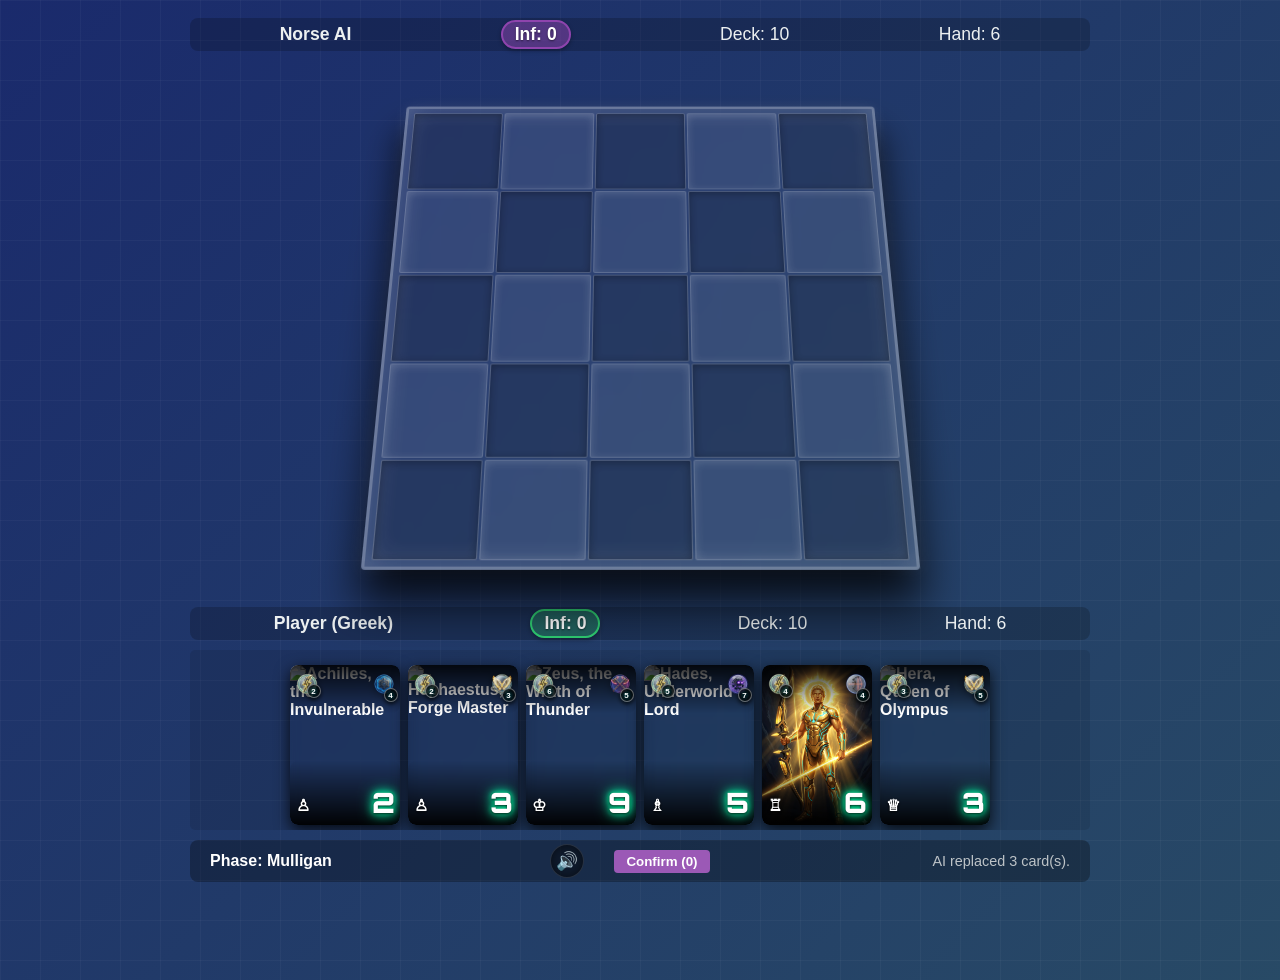
==== index.html @ 46e70d6d "chore: clean up" ====
<!DOCTYPE html>
<html lang="en">

<head>
    <meta charset="UTF-8">
    <meta name="viewport" content="width=device-width, initial-scale=1.0">
    <title>Chess-Card Prototype</title>
    <link href="https://fonts.googleapis.com/css2?family=Orbitron:wght@900&display=swap" rel="stylesheet">
    <link rel="stylesheet" href="css/style.css">
</head>

<body>
    <!-- Pre-Game Loading Screen -->
    <div id="loading-screen">
        <div class="loading-panel">
            <h1 id="loading-title">Summoning Assets...</h1>
            <div id="loading-progress-container">
                <div id="loading-progress-bar"></div>
            </div>
            <p id="loading-text">Loading game data...</p>
        </div>
    </div>

    <div id="game-container">
        <!-- Opponent Zone (Top) -->
        <div id="opponent-zone" class="player-zone thin-zone">
            <span class="ai-stat-inline"><strong>Norse AI</strong></span>
            <span class="stat-scoreboard enemy-score">Inf: <span id="ai-influence">0</span></span>
            <span class="ai-stat-inline">Deck: <span id="ai-deck-count">16</span></span>
            <span class="ai-stat-inline">Hand: <span id="ai-hand-count">0</span></span>
        </div>

        <!-- The Battlefield (Middle) -->
        <div id="board-container">
            <div id="board"></div>
        </div>

        <!-- Player Zone (Bottom) -->
        <div id="player-zone-container" class="player-zone-container">
            <div class="player-zone thin-zone">
                <span class="ai-stat-inline"><strong>Player (Greek)</strong></span>
                <span class="stat-scoreboard friendly-score">Inf: <span id="player-influence">0</span></span>
                <span class="ai-stat-inline">Deck: <span id="player-deck-count">16</span></span>
                <span class="ai-stat-inline">Hand: <span id="player-hand-count">0</span></span>
            </div>
            <div id="player-hand" class="hand"></div>
        </div>

        <!-- Action & Turn Controls -->
        <div id="controls">
            <h2 id="turn-indicator">Turn: Player</h2>
            <div style="display: flex; gap: 10px; align-items: center;">
                <button id="btn-mute" title="Toggle Sound">🔊</button>
                <button id="btn-end-turn">End Turn</button>
            </div>

            <div id="action-log">Game Started...</div>
        </div>
    </div>

    <!-- Game Over Screen -->
    <div id="game-over-screen">
        <div class="game-over-panel">
            <h1 id="go-title">Game Over</h1>
            <div class="score-board">
                <div class="score-box" id="go-p1-score">
                    Player (Greek)<br><span id="go-p1-inf">0</span>
                </div>
                <div class="score-box" id="go-p2-score">
                    AI (Norse)<br><span id="go-p2-inf">0</span>
                </div>
            </div>
            <div class="game-over-buttons">
                <button id="btn-restart" onclick="location.reload()">Play Again</button>
                <button id="btn-download-log" onclick="downloadJSONLog()">Download Log</button>
            </div>
        </div>
    </div>
    <!-- Inspect Modal -->
    <div id="inspect-modal" class="modal-hidden">
        <div id="inspect-overlay" onclick="closeInspectModal()"></div>
        <div id="inspect-card" class="premium-card-25d friendly" style="padding:0;">
            <!-- Main Edge-to-Edge Art -->
            <img id="inspect-art-img" class="full-art-image" src="" alt="Card Artwork">
            <div class="full-art-gradient-top"></div>
            <div class="full-art-gradient-bottom"></div>

            <!-- Top Left: Cost -->
            <div class="full-art-cost-container inspect-scale">
                <img class="full-art-cost-icon" src="assets/icons/UI/Mechanics/cost_emblem.png" alt="Cost Icon">
                <span class="full-art-cost-value" id="inspect-cost"></span>
            </div>

            <!-- Top Right: Class -->
            <div class="full-art-class-container inspect-scale">
                <div style="position: relative;">
                    <img class="full-art-class-icon" id="inspect-class-icon-img" src="" alt="Class">
                    <div class="full-art-amp-value" id="inspect-class-amp"></div>
                </div>
            </div>

            <!-- Bottom: Title, Desc, and Influence -->
            <div class="full-art-bottom-info-container inspect-scale">
                <div class="full-art-name-and-desc">
                    <h1 class="full-art-card-name" id="inspect-title"></h1>
                    <p class="full-art-card-type-text" id="inspect-card-type"></p>
                    <p class="full-art-card-desc" id="inspect-desc"></p>
                </div>
                
                <div class="full-art-influence-container">
                    <span class="full-art-influence-value-large" id="inspect-influence"></span>
                </div>
            </div>
        </div>
    </div>

    <!-- Action Menu (Context Menu for Ready Cards) -->
    <div id="action-menu" class="hidden">
        <button id="btn-am-attack" class="am-btn">⚔️ Attack</button>
        <button id="btn-am-ability" class="am-btn hidden">✨ Use Ability</button>
        <button id="btn-am-recall" class="am-btn">🔙 Recall</button>
        <div class="am-divider"></div>
        <button id="btn-am-cancel" class="am-btn am-cancel">❌ Cancel</button>
    </div>

    <script src="src/AudioManager.js"></script>
    <script type="module" src="src/main.js"></script>
</body>

</html>
---- css/style.css ----
:root {
    --bg-color: #2c3e50;
    --board-bg: #ecf0f1;
    --card-ready: #3498db;
    --card-exhausted: #7f8c8d;
    --card-enemy: #e74c3c;
}

/* 1. Lock the body to the viewport height and disable scrolling */
body {
    /* Premium Animated Gradient Background */
    background: linear-gradient(-45deg, #0f2027, #203a43, #2c5364, #1a2a6c);
    background-size: 400% 400%;
    animation: gradientBG 20s ease infinite;
    color: white;
    font-family: sans-serif;
    margin: 0;
    padding: 2vh 2vw;
    /* Use relative padding */
    height: 100vh;
    width: 100vw;
    box-sizing: border-box;
    display: flex;
    justify-content: center;
    align-items: center;
    overflow: hidden;
    /* This absolutely prevents scrolling */
    position: relative; /* For the grid overlay */
}

/* Subtle moving grid overlay for a tactical feel */
body::before {
    content: '';
    position: absolute;
    top: 0; 
    left: 0; 
    width: calc(100vw + 80px); 
    height: calc(100vh + 80px);
    background-image: 
        linear-gradient(rgba(255, 255, 255, 0.03) 1px, transparent 1px),
        linear-gradient(90deg, rgba(255, 255, 255, 0.03) 1px, transparent 1px);
    background-size: 40px 40px;
    animation: gridMove 15s linear infinite;
    pointer-events: none;
    z-index: -1;
}

@keyframes gridMove {
    0% { transform: translate(0px, 0px); }
    100% { transform: translate(-40px, -40px); }
}

@keyframes gradientBG {
    0% { background-position: 0% 50%; }
    50% { background-position: 100% 50%; }
    100% { background-position: 0% 50%; }
}

/* 2. Make the container use available height efficiently */
#game-container {
    display: flex;
    flex-direction: column;
    justify-content: space-between;
    width: 100%;
    max-width: 900px;
    height: 100%;
    gap: 10px;
}

/* 3. Compact player zones */
.player-zone {
    display: flex;
    justify-content: space-between;
    align-items: center;
    background: rgba(0, 0, 0, 0.2);
    padding: 10px;
    border-radius: 8px;
    flex: 0 0 auto;
    /* Keep fixed size based on content, do not stretch */
}

.info-panel {
    font-size: 0.9em;
    min-width: 120px;
}

.info-panel h3,
.info-panel p {
    margin: 4px 0;
}

.hand {
    display: flex;
    gap: 8px;
    height: 8vh;
    min-height: 60px;
    flex-grow: 1;
    background: rgba(0, 0, 0, 0.1);
    border-radius: 5px;
    padding: 5px;
    justify-content: center;
    /* Center cards */
    overflow-x: auto;
    /* Enable horizontal scroll for mobile */
    overflow-y: hidden;
    -webkit-overflow-scrolling: touch;
    /* Smooth mobile scroll */
}

/* Hide scrollbar for cleaner look */
.hand::-webkit-scrollbar {
    display: none;
}

.hand {
    -ms-overflow-style: none;
    /* IE and Edge */
    scrollbar-width: none;
    /* Firefox */
}

#player-hand {
    height: 18vh;
    min-height: 120px;
    max-height: 160px;
    padding-top: 15px;
}

#player-hand .card-entity {
    flex: 1 1 0; /* Let cards shrink to fit available space */
    width: auto;
    min-width: 45px; /* Minimum legible size before breaking */
    max-width: 110px;
}

.player-zone-container {
    display: flex;
    flex-direction: column;
    gap: 10px;
    width: 100%;
}

.thin-zone {
    flex-direction: row;
    padding: 2px 15px;
    /* Extremely thin */
    align-items: center;
    justify-content: space-around;
    /* Spread evenly */
    height: auto;
}

.ai-stat-inline {
    font-size: 1.1em;
    color: #ecf0f1;
    white-space: nowrap;
}

.stat-scoreboard {
    font-size: 1.1em;
    /* Smaller */
    font-weight: bold;
    padding: 2px 12px;
    /* Thinner */
    border-radius: 15px;
    text-shadow: 0 1px 2px rgba(0, 0, 0, 0.5);
    box-shadow: 0 2px 4px rgba(0, 0, 0, 0.3);
}

.stat-scoreboard.enemy-score {
    background: rgba(142, 68, 173, 0.5);
    /* Purple tint */
    color: #fff;
    border: 2px solid #8e44ad;
}

.stat-scoreboard.friendly-score {
    background: rgba(46, 204, 113, 0.3);
    /* Green tint */
    color: #fff;
    border: 2px solid #2ecc71;
}

.hand.ai-hand {
    margin-left: auto;
    height: 40px;
    min-height: 40px;
    padding: 2px 10px;
    flex-grow: 0;
}

/* 4. Fluid Board Container */
#board-container {
    flex: 1 1 auto;
    display: flex;
    justify-content: center;
    align-items: flex-start;
    padding-top: 2vh;
    min-height: 0;
    perspective: 1200px; /* Crucial for 3D depth */
}

/* 5. Responsive Grid that forces a perfect square */
#board {
    display: grid;
    position: relative; /* Crucial for SVG anchoring */
    grid-template-columns: repeat(5, minmax(0, 1fr));
    grid-template-rows: repeat(5, minmax(0, 1fr));
    gap: 2px; /* Very thin gap for thick glass panes */
    
    /* Solid thick glass board edge */
    background: rgba(255, 255, 255, 0.05); /* More transparent base */
    border: 3px solid rgba(255, 255, 255, 0.3);
    box-shadow: 
        0 30px 40px rgba(0,0,0,0.8), 
        inset 0 0 30px rgba(255,255,255,0.2),
        0 0 15px rgba(255,255,255,0.1);
    backdrop-filter: blur(8px); /* Less blur, more transparency */
    
    padding: 6px; /* Thick glass bezel */
    border-radius: 4px; /* Sharp, clean edges like a real board */

    height: 100%;
    max-height: 55vh;
    aspect-ratio: 1 / 1;
    
    /* True 3D Tabletop Perspective */
    transform: rotateX(25deg) translateY(-20px); /* Lift higher to clear the player info bar */
    transform-style: preserve-3d;
    transition: transform 0.3s ease;
}

/* Base Glass Tile */
.cell {
    border-radius: 2px;
    display: flex;
    align-items: center;
    justify-content: center;
    font-size: 0.8em;
    text-align: center;
    cursor: pointer;
    width: 100%;
    height: 100%;
    box-sizing: border-box;
    transition: all 0.2s ease;
    transform-style: preserve-3d;
    border: 1px solid rgba(255, 255, 255, 0.2);
}

/* Dark Frosted Glass (Odd Tiles) */
.cell:nth-child(odd) {
    background-color: rgba(0, 0, 0, 0.15); /* More transparent */
    box-shadow: inset 0 2px 10px rgba(0,0,0,0.3);
}

/* Light Frosted Glass (Even Tiles) */
.cell:nth-child(even) {
    background-color: rgba(255, 255, 255, 0.05); /* More transparent */
    box-shadow: inset 0 2px 10px rgba(255,255,255,0.15);
}

/* Hover override via higher specificity */
#board .cell:hover {
    background-color: rgba(241, 196, 15, 0.3);
    border-color: rgba(241, 196, 15, 0.8);
    box-shadow: 0 0 15px rgba(241, 196, 15, 0.5);
}

/* Cards on the board physically pop out of their slots in Z-space */
#board .card-entity {
    transform: translateZ(8px);
    box-shadow: 0 10px 15px rgba(0,0,0,0.6), 0 3px 0 rgba(0,0,0,0.5);
    border: 1px solid rgba(255, 255, 255, 0.2);
}

/* Specific board hover overrides for cards */
#board .card-entity:hover {
    transform: translateZ(12px) scale(1.02);
}

#board .card-entity.selected {
    transform: translateZ(20px) translateY(-5px);
    box-shadow: 0 20px 30px rgba(0,0,0,0.8), 0 6px 0 rgba(0,0,0,0.5);
    border: 2px solid #f1c40f;
}

/* Higher specificity to override normal hover/selected borders */
#board-container #board .card-entity.payment-selected {
    transform: translateZ(5px) scale(0.95);
    box-shadow: 0 5px 10px rgba(231, 76, 60, 0.8), 0 2px 0 rgba(231, 76, 60, 0.5);
    border: 3px solid #e74c3c;
}

/* --- Card Entity Styles --- */
.card-entity {
    width: 100%;
    height: 100%;
    display: flex;
    flex-direction: column;
    justify-content: center;
    align-items: center;
    color: white;
    font-weight: bold;
    user-select: none;
    box-sizing: border-box;
    transition: all 0.2s ease;
    position: relative;
    overflow: hidden;
    flex-shrink: 0;
    /* Prevent cards from squishing below min-width */

    /* 2.5D Physical Depth styling */
    border-radius: 8px;
    border: 1px solid rgba(255, 255, 255, 0.2);
    box-shadow: 0 4px 0 rgba(0, 0, 0, 0.3), 0 5px 10px rgba(0, 0, 0, 0.5);
}

.card-cost-display {
    position: absolute;
    top: 4px;
    left: 4px;
    background: #f1c40f;
    color: #000;
    font-weight: bold;
    border-radius: 50%;
    width: 20px;
    height: 20px;
    font-size: 0.7em;
    display: flex;
    justify-content: center;
    align-items: center;
    box-shadow: 0 2px 4px rgba(0, 0, 0, 0.5);
    z-index: 5;
}

.card-entity.friendly.ready {
    /* Holographic Card Background */
    background: rgba(0, 100, 150, 0.4); 
    border: 1px solid rgba(0, 243, 255, 0.6);
    box-shadow: 
        0 4px 0 rgba(0, 0, 0, 0.3), /* 2.5D Depth */
        0 5px 10px rgba(0, 0, 0, 0.5), /* Shadow */
        inset 0 0 15px rgba(0, 243, 255, 0.3); /* Hologram Inner Glow */
    backdrop-filter: blur(5px);
}

.card-entity.enemy.ready {
    background-color: #8e44ad;
}

/* The Exhausted State (Overrides Base Colors) */
.card-entity.exhausted {
    background-color: #7f8c8d;
    opacity: 0.7;
    transform: rotate(-5deg); /* Base rotation for hand */
}

#board .card-entity.exhausted {
    transform: translateZ(8px) rotateZ(-5deg); /* Keep 3D height while exhausted */
}

.card-entity.enemy {
    background-color: var(--card-enemy);
}

/* Hand highlight */
.card-entity.selected {
    border: 2px solid #f1c40f;
    transform: translateY(-8px);
    box-shadow: 0 8px 0 rgba(0, 0, 0, 0.2), 0 15px 20px rgba(0, 0, 0, 0.5);
}

.card-entity.payment-selected {
    border: 3px solid #e74c3c;
    /* Red border */
    transform: scale(0.95);
    /* Shrink slightly */
    box-shadow: 0 0 10px rgba(231, 76, 60, 0.8);
}

/* 6. Compact Controls */
#controls {
    display: flex;
    justify-content: space-between;
    align-items: center;
    background: rgba(0, 0, 0, 0.3);
    padding: 4px 20px;
    /* Thinner */
    border-radius: 8px;
    flex: 0 0 auto;
    width: 100%;
    box-sizing: border-box;
}

#turn-indicator {
    margin: 0;
    font-size: 1em;
    /* Smaller */
    flex: 1;
    /* Forces this element to take up exactly half the available empty space */
    text-align: left;
}

#btn-end-turn {
    flex: 0 0 auto;
    /* Tells the button to stay exactly its natural size */
    margin: 0 20px;
    /* Gives a little breathing room around the button */
}

#action-log {
    font-size: 0.9em;
    color: #bdc3c7;
    flex: 1;
    /* Forces this element to match the width of the turn indicator */
    text-align: right;

    /* These three lines prevent the text from breaking the layout if it gets too long */
    white-space: nowrap;
    overflow: hidden;
    text-overflow: ellipsis;
}

button {
    padding: 4px 12px;
    /* Thinner button */
    cursor: pointer;
    background-color: var(--card-ready);
    color: white;
    border: none;
    border-radius: 4px;
    font-weight: bold;
}

button:hover {
    background-color: #2980b9;
}

/* Premium Mute Button */
#btn-mute {
    background: rgba(0, 0, 0, 0.4) !important;
    border: 1px solid rgba(255, 255, 255, 0.1) !important;
    border-radius: 50% !important;
    width: 34px !important;
    height: 34px !important;
    padding: 0 !important;
    display: flex;
    align-items: center;
    justify-content: center;
    font-size: 1.1em;
    transition: all 0.2s ease;
    box-shadow: inset 0 0 10px rgba(0,0,0,0.5);
}

#btn-mute:hover {
    background: rgba(0, 243, 255, 0.15) !important;
    border-color: rgba(0, 243, 255, 0.5) !important;
    box-shadow: 0 0 10px rgba(0, 243, 255, 0.3), inset 0 0 10px rgba(0, 243, 255, 0.2);
    transform: scale(1.1);
}

/* Attacker Selection */
.card-entity.active-attacker {
    border: 3px solid #2ecc71;
    /* Glowing green border */
    transform: translateY(-5px);
    box-shadow: 0 0 15px rgba(46, 204, 113, 0.8);
}

/* Valid Target Highlight */
.card-entity.valid-target {
    border: 3px solid #e74c3c;
    /* Red border */
    box-shadow: inset 0 0 10px rgba(231, 76, 60, 0.8);
    cursor: crosshair;
}

/* --- UX Hover Enhancements --- */

/* Ensure the card container can hold absolute overlays */
.card-entity {
    position: relative;
    overflow: hidden;
}

/* The dark overlay for Exhausted cards */
.exhausted-math {
    position: absolute;
    top: 0;
    left: 0;
    width: 100%;
    height: 100%;
    background: rgba(0, 0, 0, 0.75);
    color: #2ecc71;
    /* Bright green text */
    display: flex;
    justify-content: center;
    align-items: center;
    font-weight: bold;
    font-size: 1.1em;
    z-index: 10;
    backdrop-filter: blur(2px);
}

/* The pulsing animation for hovered targets */
@keyframes pulse-hover-target {
    0% {
        box-shadow: inset 0 0 5px rgba(230, 126, 34, 0.3);
        border-color: rgba(230, 126, 34, 0.5);
    }

    50% {
        box-shadow: inset 0 0 20px rgba(230, 126, 34, 0.8);
        border-color: rgba(230, 126, 34, 1);
    }

    100% {
        box-shadow: inset 0 0 5px rgba(230, 126, 34, 0.3);
        border-color: rgba(230, 126, 34, 0.5);
    }
}

.card-entity.hover-target {
    border: 3px dashed #e67e22;
    /* Orange dashed border */
    animation: pulse-hover-target 1.5s infinite;
}

/* The Blast Zone Preview for Auto-Cleave */
#board .card-entity.cleave-preview {
    background-color: #c0392b;
    /* Brighter, aggressive red */
    box-shadow: inset 0 0 15px rgba(0, 0, 0, 0.5);
    transform: scale(0.92);
    transition: all 0.1s ease;
    /* Faster snap for combat feel */
}

/* Fighting Class Badge (Upgraded to a Pill shape) */
.class-badge {
    position: absolute;
    top: 3px;
    right: 3px;
    font-size: 0.75em;
    background: rgba(0, 0, 0, 0.7);
    border-radius: 10px;
    /* Pill shape */
    padding: 2px 5px;
    /* Space inside the pill */
    display: flex;
    justify-content: center;
    align-items: center;
    gap: 3px;
    /* Space between icon and number */
    box-shadow: 0 0 3px rgba(0, 0, 0, 0.8);
    z-index: 5;
    color: #f1c40f;
    /* Gold color to make the number pop! */
}

/* Mulligan Selection Highlight */
.card-entity.mulligan-selected {
    border: 3px solid #9b59b6;
    /* Distinct Purple Border */
    transform: scale(0.9);
    /* Shrink into the hand instead of popping up (avoids clipping) */
    box-shadow: inset 0 0 20px rgba(155, 89, 182, 0.8), 0 0 10px rgba(155, 89, 182, 0.6);
    opacity: 0.5;
    /* Fade out to show it's being discarded */
}

/* Game Over Overlay */
#game-over-screen {
    position: absolute;
    top: 0; left: 0; width: 100vw; height: 100vh;
    background: rgba(10, 20, 30, 0.85); /* Deep navy tint */
    display: none;
    flex-direction: column;
    justify-content: center;
    align-items: center;
    z-index: 2000;
    backdrop-filter: blur(15px);
    animation: fadeInGO 0.5s ease-out forwards;
}

.game-over-panel {
    background: linear-gradient(135deg, rgba(255, 255, 255, 0.05), rgba(0, 243, 255, 0.05));
    border: 2px solid rgba(0, 243, 255, 0.3);
    box-shadow: 0 30px 60px rgba(0,0,0,0.8), inset 0 0 30px rgba(0, 243, 255, 0.1);
    backdrop-filter: blur(25px);
    padding: 40px 60px;
    border-radius: 20px;
    display: flex;
    flex-direction: column;
    align-items: center;
    transform: translateY(50px) scale(0.9);
    opacity: 0;
    animation: dropInGO 0.6s cubic-bezier(0.2, 1, 0.3, 1) forwards;
    animation-delay: 0.1s;
}

#go-title {
    font-size: 3.5em;
    margin: 0 0 10px 0;
    color: #f1c40f;
    text-transform: uppercase;
    letter-spacing: 5px;
    text-shadow: 0 0 20px rgba(241, 196, 15, 0.6), 0 5px 10px rgba(0, 0, 0, 0.8);
}

.score-board {
    display: flex;
    gap: 30px;
    margin: 30px 0;
    width: 100%;
    justify-content: center;
}

.score-box {
    text-align: center;
    min-width: 140px;
    padding: 20px;
    border-radius: 15px;
    background: rgba(0, 0, 0, 0.4);
    border: 1px solid rgba(255, 255, 255, 0.1);
    box-shadow: inset 0 5px 15px rgba(0,0,0,0.6);
    color: #bdc3c7;
    font-size: 1.1em;
    text-transform: uppercase;
    letter-spacing: 1px;
}

.score-box span {
    display: block;
    font-size: 3.5em; /* Massive numbers */
    font-weight: 900;
    margin-top: 10px;
    text-shadow: 0 5px 10px rgba(0,0,0,0.8);
    font-family: monospace;
}

/* Winner gets glowing green */
.score-box.winner {
    border-color: rgba(46, 204, 113, 0.5);
    background: rgba(46, 204, 113, 0.15);
    box-shadow: inset 0 0 20px rgba(46, 204, 113, 0.2), 0 10px 20px rgba(0,0,0,0.5);
    color: #2ecc71;
    transform: scale(1.05); /* Make winner slightly larger */
}
.score-box.winner span {
    color: #2ecc71;
    text-shadow: 0 0 20px rgba(46, 204, 113, 0.6);
}

/* Loser gets dark red */
.score-box.loser {
    border-color: rgba(231, 76, 60, 0.3);
    background: rgba(231, 76, 60, 0.05);
    opacity: 0.8;
}
.score-box.loser span {
    color: #e74c3c;
}

/* Buttons */
.game-over-buttons {
    display: flex;
    gap: 20px;
    margin-top: 10px;
}

#btn-restart, #btn-download-log {
    padding: 15px 30px;
    font-size: 1.1em;
    font-weight: bold;
    text-transform: uppercase;
    letter-spacing: 1px;
    color: white;
    border: none;
    border-radius: 8px;
    cursor: pointer;
    box-shadow: 0 10px 20px rgba(0,0,0,0.5), inset 0 2px 0 rgba(255,255,255,0.2);
    transition: all 0.2s ease;
}

#btn-restart {
    background: linear-gradient(135deg, #3498db, #2980b9);
}

#btn-download-log {
    background: linear-gradient(135deg, #9b59b6, #8e44ad);
}

#btn-restart:hover, #btn-download-log:hover {
    transform: translateY(-3px);
    filter: brightness(1.15);
    box-shadow: 0 15px 25px rgba(0,0,0,0.7), inset 0 2px 0 rgba(255,255,255,0.4);
}

#btn-restart:active, #btn-download-log:active {
    transform: translateY(2px);
    box-shadow: 0 5px 10px rgba(0,0,0,0.5);
}

@keyframes fadeInGO {
    from { opacity: 0; backdrop-filter: blur(0px); }
    to { opacity: 1; backdrop-filter: blur(15px); }
}
@keyframes dropInGO {
    from { transform: translateY(50px) scale(0.9); opacity: 0; }
    to { transform: translateY(0) scale(1); opacity: 1; }
}

/* --- Inspect Modal & 2.5D Styling --- */
#inspect-modal.modal-hidden {
    display: none;
}

#inspect-modal.modal-visible {
    display: flex;
}

#inspect-modal {
    position: fixed;
    top: 0;
    left: 0;
    width: 100vw;
    height: 100vh;
    z-index: 1000;
    justify-content: center;
    align-items: center;
}

#inspect-overlay {
    position: absolute;
    top: 0;
    left: 0;
    width: 100%;
    height: 100%;
    background: rgba(0, 0, 0, 0.6);
    backdrop-filter: blur(8px);
}

.premium-card-25d {
    position: relative;
    width: 80vw;
    max-width: 300px;
    height: 120vw;
    max-height: 450px;
    background: linear-gradient(135deg, #34495e, #2c3e50);
    border-radius: 15px;
    box-shadow: 0 20px 50px rgba(0, 0, 0, 0.8), inset 0 0 0 2px rgba(255, 255, 255, 0.2);
    display: flex;
    flex-direction: column;
    z-index: 1001;
    overflow: hidden;
    color: white;
    transform: perspective(1000px) rotateX(0deg);
    transition: transform 0.2s ease;
}

.premium-card-25d.friendly {
    background: linear-gradient(135deg, #2980b9, #2c3e50);
    border: 3px solid #3498db;
}

.premium-card-25d.enemy {
    background: linear-gradient(135deg, #c0392b, #2c3e50);
    border: 3px solid #e74c3c;
}

.inspect-top-bar {
    display: flex;
    justify-content: space-between;
    padding: 15px;
    background: rgba(0, 0, 0, 0.3);
}

.inspect-cost-badge {
    background: rgba(0, 0, 0, 0.7);
    color: #f1c40f;
    padding: 5px 15px;
    border-radius: 20px;
    display: flex;
    align-items: center;
    gap: 8px;
    font-size: 1.2em;
    font-weight: bold;
    box-shadow: inset 0 0 5px rgba(255, 255, 255, 0.2);
}

.inspect-inf-top-badge {
    background: rgba(0, 0, 0, 0.7);
    color: #2ecc71;
    padding: 5px 25px;
    border-radius: 20px;
    display: flex;
    justify-content: center;
    align-items: center;
    font-size: 1.5em;
    font-weight: bold;
    box-shadow: inset 0 0 5px rgba(255, 255, 255, 0.2);
    z-index: 10;
}

.inspect-class-badge {
    background: rgba(0, 0, 0, 0.7);
    padding: 5px 15px;
    border-radius: 20px;
    display: flex;
    align-items: center;
    gap: 8px;
    font-size: 1.2em;
    box-shadow: inset 0 0 5px rgba(255, 255, 255, 0.2);
}

.inspect-art {
    flex-grow: 1;
    display: flex;
    justify-content: center;
    align-items: center;
    background: rgba(255, 255, 255, 0.05);
    border-top: 2px solid rgba(255, 255, 255, 0.1);
    border-bottom: 2px solid rgba(255, 255, 255, 0.1);
}

#inspect-chess-symbol {
    font-size: 100px;
    color: rgba(255, 255, 255, 0.8);
    text-shadow: 0 10px 20px rgba(0, 0, 0, 0.5);
}

.inspect-info {
    padding: 15px;
    padding-bottom: 30px;
    text-align: center;
    position: relative;
    z-index: 2;
}

#inspect-title {
    margin: 0 0 10px 0;
    font-size: 1.8em;
    letter-spacing: 1px;
}

.inspect-description {
    font-size: 0.9em;
    color: #bdc3c7;
    line-height: 1.4;
    margin: 0;
}

/* (Removed old absolute bottom influence badge) */

/* Updated board styles for chess symbols */
.card-chess-symbol {
    font-size: 2.5em;
    margin-top: 5px;
    line-height: 1;
}

/* --- Hand Card Top Bar Layout --- */
.hand-card-top-bar {
    width: 100%;
    display: flex;
    justify-content: space-between;
    padding: 4px;
    box-sizing: border-box;
    margin-bottom: auto;
    z-index: 5;
}

.hand-badge {
    background: rgba(0, 0, 0, 0.7);
    border-radius: 8px;
    padding: 2px 4px; /* Reduced padding */
    display: flex;
    align-items: center;
    gap: 2px; /* Reduced gap */
    font-size: clamp(0.45rem, 1.8vw, 0.7rem); /* Scales much smaller */
    font-weight: bold;
    box-shadow: inset 0 0 2px rgba(255, 255, 255, 0.2);
    white-space: nowrap; /* Prevent wrapping inside the badge */
}

.hand-badge.cost-badge {
    color: #f1c40f;
}

.hand-badge.inf-badge {
    color: #2ecc71;
    font-size: clamp(0.75rem, 2.5vw, 1rem); /* Slightly smaller max size */
    padding: 2px 6px;
    margin: 0 1px; /* Tiny buffer */
}

.hand-badge.class-badge {
    color: white;
    position: relative;
    /* Override the absolute position from board .class-badge */
    top: auto;
    right: auto;
}

/* Match full-size art layout */
.hand-card-art {
    flex-grow: 1;
    width: 100%;
    display: flex;
    justify-content: center;
    align-items: center;
    background: rgba(255, 255, 255, 0.05);
    border-top: 1px solid rgba(255, 255, 255, 0.1);
    border-bottom: 1px solid rgba(255, 255, 255, 0.1);
}

.hand-card-art .card-chess-symbol {
    font-size: clamp(2.5em, 5vw, 3.5em);
    margin: 0;
    color: rgba(255, 255, 255, 0.8);
    text-shadow: 0 4px 8px rgba(0, 0, 0, 0.5);
}

.hand-card-bottom-bar {
    width: 100%;
    display: flex;
    justify-content: space-evenly; /* Better distribution */
    align-items: center;
    padding: 2px; /* Tighter padding */
    box-sizing: border-box;
    margin-top: auto;
    z-index: 5;
    gap: 1px; /* Squeeze them closer if needed */
    flex-wrap: wrap; /* Stack if absolutely necessary on tiny screens */
}

.hand {
    overflow-x: auto;
}

.card-entity {
    flex-shrink: 0;
}

.card-inf-display {
    font-size: 1.5em;
    font-weight: bold;
    margin-top: auto;
}

/* Mobile Responsiveness specifically for small portrait screens */
@media (max-width: 450px) {
    .ai-stat-inline {
        font-size: 0.9em;
    }

    .stat-scoreboard {
        font-size: 1em;
        padding: 2px 8px;
    }

    .thin-zone {
        padding: 2px 5px;
    }

    #board-container {
        padding-top: 5px;
    }

    #controls {
        padding: 4px 10px;
    }

    #turn-indicator {
        font-size: 0.9em;
    }

    button {
        padding: 4px 8px;
    }
}

/* --- VFX ANIMATIONS --- */

/* Summon: Slam onto the board */
@keyframes vfx-summon {
    0% { transform: translateZ(50px) scale(1.5); opacity: 0; }
    60% { transform: translateZ(0px) scale(0.9); opacity: 1; }
    80% { transform: translateZ(10px) scale(1.05); }
    100% { transform: translateZ(8px) scale(1); }
}
.vfx-summon-active {
    animation: vfx-summon 0.3s cubic-bezier(0.25, 1, 0.5, 1) forwards !important;
}

/* Attack - Brawler: Explosion shake */
@keyframes vfx-shake {
    0% { transform: translate(0, 0) rotate(0deg); }
    20% { transform: translate(-3px, 2px) rotate(-2deg); }
    40% { transform: translate(3px, -2px) rotate(2deg); }
    60% { transform: translate(-3px, -2px) rotate(-2deg); }
    80% { transform: translate(3px, 2px) rotate(2deg); }
    100% { transform: translate(0, 0) rotate(0deg); }
}
.vfx-shake-active {
    animation: vfx-shake 0.3s ease-in-out forwards !important;
}

/* Exhaustion: Heavy grayscale impact, physical drop */
@keyframes vfx-exhaust {
    0% { filter: brightness(1.5); transform: translateZ(8px) scale(1.1); }
    50% { filter: brightness(0.5) grayscale(1); transform: translateZ(0px) scale(0.9) rotateZ(-8deg); }
    100% { filter: grayscale(1); transform: translateZ(8px) rotateZ(-5deg); }
}
.vfx-exhaust-active {
    animation: vfx-exhaust 0.4s ease-out forwards !important;
}

/* Screen Shake for Big Hits */
@keyframes vfx-screen-shake {
    0% { transform: translate(0, 0); }
    20% { transform: translate(-5px, 5px); }
    40% { transform: translate(5px, -5px); }
    60% { transform: translate(-5px, -5px); }
    80% { transform: translate(5px, 5px); }
    100% { transform: translate(0, 0); }
}
.screen-shake {
    animation: vfx-screen-shake 0.3s ease-in-out forwards;
}

/* Particle overlays for attacks */
.vfx-particle-container {
    position: absolute;
    top: 0; left: 0; width: 100%; height: 100%;
    pointer-events: none;
    z-index: 50;
    display: flex;
    justify-content: center;
    align-items: center;
    overflow: visible;
}

/* Brawler Explosion */
@keyframes vfx-explode {
    0% { transform: scale(0.5); opacity: 1; background: #e74c3c; border-radius: 50%; width: 20px; height: 20px; box-shadow: 0 0 20px #e74c3c; }
    50% { transform: scale(3); opacity: 0.8; background: #f1c40f; box-shadow: 0 0 40px #f1c40f; }
    100% { transform: scale(5); opacity: 0; background: transparent; }
}
.vfx-explosion {
    animation: vfx-explode 0.4s ease-out forwards;
}

/* Piercer Laser */
@keyframes vfx-laser {
    0% { width: 2px; height: 100%; background: #3498db; transform: scaleY(0); opacity: 1; box-shadow: 0 0 10px #3498db; }
    50% { width: 8px; transform: scaleY(1); opacity: 1; box-shadow: 0 0 20px #00f3ff; }
    100% { width: 0px; transform: scaleY(1); opacity: 0; }
}
.vfx-laser-beam {
    animation: vfx-laser 0.3s ease-out forwards;
    position: absolute;
}

/* Ranger Crosshair */
@keyframes vfx-crosshair {
    0% { transform: scale(2) rotate(45deg); opacity: 0; border: 2px solid #2ecc71; border-radius: 50%; width: 40px; height: 40px; }
    50% { transform: scale(0.8) rotate(0deg); opacity: 1; border-color: #2ecc71; box-shadow: inset 0 0 10px #2ecc71; }
    100% { transform: scale(1.5); opacity: 0; border-color: transparent; }
}
.vfx-sniper-crosshair {
    animation: vfx-crosshair 0.4s ease-out forwards;
}

/* --- Math Helper Pop-ups --- */
.math-helper {
    position: absolute;
    top: -20px;
    right: -10px;
    background: rgba(0, 0, 0, 0.8);
    color: #f1c40f;
    padding: 2px 6px;
    border-radius: 10px;
    font-size: 0.8em;
    font-weight: bold;
    border: 1px solid #f1c40f;
    box-shadow: 0 0 10px rgba(241, 196, 15, 0.5);
    animation: popUp 0.3s cubic-bezier(0.175, 0.885, 0.32, 1.275) forwards;
    z-index: 20;
}
@keyframes popUp {
    0% { transform: scale(0) translateY(10px); opacity: 0; }
    100% { transform: scale(1) translateY(0); opacity: 1; }
}

/* --- Dynamic Card Status Overlays --- */
/* Sealer Debuff */
.status-sealed-overlay {
    position: absolute;
    top: 0; left: 0; width: 100%; height: 100%;
    background: rgba(0, 0, 0, 0.6);
    display: flex;
    justify-content: center;
    align-items: center;
    color: #bdc3c7;
    font-size: 1.5em;
    font-weight: bold;
    z-index: 15;
    text-align: center;
    text-shadow: 0 2px 4px rgba(0,0,0,0.8);
    backdrop-filter: blur(2px);
}
.card-entity.status-sealed {
    border-color: #7f8c8d !important;
}

/* Herald Buff */
.card-entity.status-herald {
    box-shadow: 0 0 20px #f1c40f, inset 0 0 15px rgba(241, 196, 15, 0.5) !important;
    border-color: #f1c40f !important;
}

/* Revenant State */
.card-entity.status-revenant {
    filter: hue-rotate(90deg) grayscale(40%);
    opacity: 0.85;
}
.card-entity.status-revenant .inf-badge {
    color: #9b59b6 !important;
    text-shadow: 0 0 8px rgba(155, 89, 182, 0.8);
}

/* --- Smart Hover Previews --- */
@keyframes pulse-hover-enemy {
    0% { box-shadow: inset 0 0 5px rgba(231, 76, 60, 0.3); border-color: rgba(231, 76, 60, 0.5); }
    50% { box-shadow: inset 0 0 20px rgba(231, 76, 60, 0.8); border-color: rgba(231, 76, 60, 1); }
    100% { box-shadow: inset 0 0 5px rgba(231, 76, 60, 0.3); border-color: rgba(231, 76, 60, 0.5); }
}
.card-entity.hover-enemy-preview {
    border: 3px dashed #e74c3c;
    animation: pulse-hover-enemy 1.5s infinite;
}

@keyframes pulse-hover-ally {
    0% { box-shadow: inset 0 0 5px rgba(241, 196, 15, 0.3); border-color: rgba(241, 196, 15, 0.5); }
    50% { box-shadow: inset 0 0 20px rgba(241, 196, 15, 0.8); border-color: rgba(241, 196, 15, 1); }
    100% { box-shadow: inset 0 0 5px rgba(241, 196, 15, 0.3); border-color: rgba(241, 196, 15, 0.5); }
}
.card-entity.hover-ally-preview {
    border: 3px dashed #f1c40f;
    animation: pulse-hover-ally 1.5s infinite;
}

/* Cleave/Blast Zone Smart Previews */
#board .card-entity.cleave-enemy-preview {
    background-color: rgba(192, 57, 43, 0.8);
    box-shadow: inset 0 0 15px rgba(0, 0, 0, 0.5);
    transform: scale(0.92);
    transition: all 0.1s ease;
}
#board .card-entity.cleave-ally-preview {
    background-color: rgba(241, 196, 15, 0.4);
    box-shadow: 0 0 20px rgba(241, 196, 15, 0.5), inset 0 0 15px rgba(241, 196, 15, 0.3);
    transform: scale(1.05);
    transition: all 0.1s ease;
}

/* --- Hunter's Arc SVG --- */
.vfx-hunter-arc-svg {
    position: absolute;
    top: 0;
    left: 0;
    width: 100%;
    height: 100%;
    pointer-events: none;
    z-index: 100;
    overflow: visible;
}
.hunter-arc-path {
    fill: none;
    stroke: #e74c3c;
    stroke-width: 4;
    stroke-dasharray: 8, 8;
    animation: hunter-dash 0.5s linear forwards;
}
@keyframes hunter-dash {
    from { stroke-dashoffset: 40; }
    to { stroke-dashoffset: 0; }
}

/* --- Checkmate Dramatic Phase --- */
body.checkmate-phase {
    background: linear-gradient(-45deg, #2a1b1b, #3d2727, #543636, #422222) !important;
    background-size: 400% 400% !important;
    animation: gradientBG 6s ease infinite !important; /* Slightly slower and less aggressive */
}

/* --- Full-Art Integration --- */

/* Big Art Integration */
.inspect-art.has-image {
    background: transparent;
    position: relative;
    overflow: hidden;
    border-top: none;
    border-bottom: none;
    flex-grow: 1; 
    display: flex;
    min-height: 200px;
}

.inspect-art.has-image::after {
    content: '';
    position: absolute;
    bottom: 0;
    left: 0;
    width: 100%;
    height: 60%;
    background: linear-gradient(to top, rgba(0,0,0,0.9), transparent);
    z-index: 1;
}

.inspect-art.has-image img {
    width: 100%;
    height: 100%;
    object-fit: cover;
    object-position: top center;
    position: absolute;
    top: 0;
    left: 0;
    z-index: 0;
}

.inspect-info {
    z-index: 2; 
}

/* Small Art Integration */
.hand-card-art.has-image {
    position: absolute;
    top: 0; left: 0;
    width: 100%; height: 100%;
    overflow: hidden;
    background: transparent;
    border: none !important;
    z-index: 0;
}

.hand-card-art.has-image img {
    width: 100%;
    height: 100%;
    object-fit: cover;
    position: absolute;
    top: 0;
    left: 0;
    z-index: 0;
}

.card-bottom-gradient {
    content: '';
    position: absolute;
    bottom: 0;
    left: 0;
    width: 100%;
    height: 40%;
    background: linear-gradient(to top, rgba(0,0,0,0.95), transparent);
    z-index: 1;
}

.hand-card-art.has-image .card-chess-symbol {
    z-index: 2;
    position: absolute;
    top: 50%;
    left: 50%;
    transform: translate(-50%, -50%);
    text-shadow: 0 2px 5px rgba(0,0,0,0.9);
    opacity: 0.3; 
    font-size: 3em; 
}

/* Ensure card boundaries remain clean but without heavy solid borders */
.card-entity.friendly.ready {
    background: transparent;
    border: 1px solid rgba(0, 243, 255, 0.4);
}
.card-entity.enemy.ready {
    background: transparent;
    border: 1px solid rgba(142, 68, 173, 0.4);
}
.premium-card-25d {
    background: #111;
}
.hand-badge {
    background: rgba(0, 0, 0, 0.6);
    backdrop-filter: blur(4px);
    text-shadow: 0 1px 3px rgba(0,0,0,0.9);
}
/* =========================================
   FULL-ART EDGE-TO-EDGE BORDERLESS UI
   ========================================= */

/* General Full-Art Shared Styles */
.full-art-image {
    position: absolute;
    top: 0;
    left: 0;
    width: 100%;
    height: 100%;
    object-fit: cover;
    object-position: top center;
    z-index: 1;
    border-radius: inherit;
}

.full-art-gradient-top {
    position: absolute;
    top: 0;
    left: 0;
    width: 100%;
    height: 30%;
    background: linear-gradient(to bottom, rgba(0,0,0,0.85) 0%, rgba(0,0,0,0) 100%);
    z-index: 2;
    border-radius: inherit;
}

.full-art-gradient-bottom {
    position: absolute;
    bottom: 0;
    left: 0;
    width: 100%;
    height: 40%;
    background: linear-gradient(to top, rgba(0,0,0,0.95) 0%, rgba(0,0,0,0) 100%);
    z-index: 2;
    border-radius: inherit;
}

.full-art-cost-container {
    position: absolute;
    z-index: 3;
    display: flex;
    align-items: center;
    justify-content: center;
}

.full-art-class-container {
    position: absolute;
    z-index: 3;
    display: flex;
    flex-direction: column;
    align-items: flex-end;
}

.full-art-cost-value, .full-art-amp-value {
    position: absolute;
    background: rgba(0,0,0,0.8);
    border: 1px solid rgba(255,255,255,0.4);
    border-radius: 50%;
    display: flex;
    justify-content: center;
    align-items: center;
    font-weight: 800;
    color: #fff;
    box-shadow: 0 2px 4px rgba(0,0,0,0.8);
    text-shadow: 0 0 5px rgba(0, 243, 255, 0.8);
}

.full-art-bottom-info-container {
    position: absolute;
    z-index: 3;
    display: flex;
}

.full-art-influence-container {
    display: flex;
    align-items: center;
    justify-content: center;
    flex-shrink: 0;
}

.full-art-influence-value-large, .full-art-influence-value-small {
    font-family: 'Orbitron', sans-serif;
    font-weight: 900;
    color: #fff;
    line-height: 1;
}

/* --- SMALL CARD (Board & Hand) --- */
.full-art-cost-container { top: 5%; left: 5%; }
.full-art-cost-icon { width: 22px; height: 22px; filter: drop-shadow(0 2px 4px rgba(0,0,0,0.8)); }
.full-art-cost-value, .full-art-amp-value { width: 12px; height: 12px; font-size: 8px; bottom: -3px; right: -3px; border-width: 1px; }

.full-art-class-container { top: 5%; right: 5%; }
.full-art-class-icon { width: 22px; height: 22px; filter: drop-shadow(0 2px 4px rgba(0,0,0,0.8)); }

.full-art-bottom-info-container { bottom: 5%; left: 5%; right: 5%; justify-content: space-between; align-items: flex-end; }
.full-art-name-and-desc { display: none; }
.full-art-chess-symbol-small {
    font-size: 16px;
    text-shadow: 0 1px 3px rgba(0,0,0,0.9);
    margin-bottom: 2px;
}
.full-art-influence-value-small {
    font-size: 28px;
    text-shadow: 0 1px 3px rgba(0,0,0,0.9), 0 0 4px #0fa, 0 0 10px #0fa, 0 0 15px #0fa;
}


/* --- BIG CARD (Inspect Modal Scale Overrides) --- */
.inspect-scale.full-art-cost-container { top: 15px; left: 15px; }
.inspect-scale .full-art-cost-icon { width: 45px; height: 45px; filter: drop-shadow(0 4px 6px rgba(0,0,0,0.8)); }
.inspect-scale .full-art-cost-value, .inspect-scale .full-art-amp-value { width: 22px; height: 22px; font-size: 13px; bottom: -5px; right: -5px; }

.inspect-scale.full-art-class-container { top: 15px; right: 15px; }
.inspect-scale .full-art-class-icon { width: 45px; height: 45px; filter: drop-shadow(0 4px 6px rgba(0,0,0,0.8)); }

.inspect-scale.full-art-bottom-info-container { bottom: 20px; left: 20px; right: 20px; justify-content: space-between; align-items: center; }
.inspect-scale .full-art-name-and-desc { display: block; flex: 1; padding-right: 15px; min-width: 0; }

.inspect-scale .full-art-card-name {
    font-size: 24px; font-weight: 800; margin: 0 0 5px 0; letter-spacing: 1px; text-transform: uppercase; text-shadow: 0 2px 5px rgba(0,0,0,0.9); color: #f1c40f;
}
.inspect-scale .full-art-card-type-text {
    font-size: 12px; color: #ccc; margin: 0 0 10px 0; text-transform: uppercase; letter-spacing: 2px;
}
.inspect-scale .full-art-card-desc {
    font-size: 13px; color: #e0e0e0; line-height: 1.4; margin: 0; text-shadow: 0 1px 3px rgba(0,0,0,0.9);
}

.inspect-scale .full-art-influence-value-large {
    font-size: 56px;
    margin-right: 5px;
    text-shadow: 0 2px 5px rgba(0,0,0,0.9), 0 0 5px #0fa, 0 0 15px #0fa, 0 0 25px #0fa;
}

/* Remove borders from modal and cards since we want borderless art */
.premium-card-25d {
    border: none !important;
    background: transparent !important;
    box-shadow: 0 20px 40px rgba(0,0,0,0.8), 0 0 15px rgba(0, 243, 255, 0.4) !important;
}

#board .card-entity {
    background: transparent !important;
}
#board .card-entity.friendly {
    border: 1px solid rgba(0, 243, 255, 0.6) !important; /* Cyan for Greek / Player */
}
#board .card-entity.enemy {
    border: 1px solid rgba(231, 76, 60, 0.6) !important; /* Red for Norse / AI */
}

#player-hand .card-entity {
    border: none !important;
    background: transparent !important;
    box-shadow: 0 5px 15px rgba(0,0,0,0.8) !important;
}

/* Remove old internal layouts for the modal and hand */
.inspect-top-bar, .inspect-art, .inspect-info {
    display: none !important;
}

/* --- Action Menu (Context Menu) --- */
#action-menu {
    position: absolute;
    z-index: 3000;
    display: flex;
    flex-direction: column;
    background: rgba(10, 15, 25, 0.85);
    backdrop-filter: blur(15px);
    border: 1px solid rgba(0, 243, 255, 0.3);
    border-radius: 12px;
    padding: 8px;
    min-width: 150px;
    box-shadow: 0 10px 30px rgba(0,0,0,0.8), inset 0 0 10px rgba(0, 243, 255, 0.1);
    transform: translate(-50%, -50%) scale(0.95);
    opacity: 0;
    transition: opacity 0.2s ease, transform 0.2s cubic-bezier(0.2, 1, 0.3, 1);
    pointer-events: none; /* Disabled when hidden */
}

#action-menu:not(.hidden) {
    opacity: 1;
    transform: translate(-50%, -50%) scale(1);
    pointer-events: auto;
}

.am-btn {
    background: transparent;
    color: #fff;
    border: none;
    padding: 10px 15px;
    text-align: left;
    font-family: 'Orbitron', sans-serif;
    font-size: 14px;
    font-weight: 500;
    cursor: pointer;
    border-radius: 6px;
    transition: all 0.2s ease;
    display: flex;
    align-items: center;
    gap: 8px;
}

.am-btn:hover:not(:disabled) {
    background: rgba(0, 243, 255, 0.15);
    color: #00f3ff;
    text-shadow: 0 0 5px #00f3ff;
}

.am-btn:disabled {
    color: #555;
    cursor: not-allowed;
    font-style: italic;
}

.am-divider {
    height: 1px;
    background: rgba(255, 255, 255, 0.1);
    margin: 6px 0;
}

.am-cancel {
    color: #ff4a4a;
}
.am-cancel:hover {
    background: rgba(255, 74, 74, 0.15) !important;
    color: #ff6b6b !important;
    text-shadow: 0 0 5px #ff4a4a !important;
}

/* --- Blocked Text --- */
.vfx-blocked-text {
    position: absolute;
    top: 50%;
    left: 50%;
    transform: translate(-50%, -10px);
    color: #ff4a4a;
    font-family: 'Orbitron', sans-serif;
    font-size: 16px;
    font-weight: 900;
    text-shadow: 0 0 5px #000, 0 0 10px #ff4a4a;
    z-index: 1000;
    pointer-events: none;
    animation: floatUpBlocked 0.8s ease-out forwards;
}

@keyframes floatUpBlocked {
    0% { opacity: 0; transform: translate(-50%, 0px) scale(0.8); }
    20% { opacity: 1; transform: translate(-50%, -15px) scale(1.2); }
    100% { opacity: 0; transform: translate(-50%, -30px) scale(1); }
}



/* --- Loading Screen --- */
#loading-screen {
    position: fixed;
    top: 0;
    left: 0;
    width: 100vw;
    height: 100vh;
    background: rgba(10, 20, 30, 0.85); /* Modal overlay tint */
    backdrop-filter: blur(15px); /* Modal blur effect */
    z-index: 9999;
    display: flex;
    justify-content: center;
    align-items: center;
    transition: opacity 0.5s ease;
}

.loading-panel {
    text-align: center;
    background: rgba(20, 20, 20, 0.9);
    padding: 40px;
    border-radius: 12px;
    border: 1px solid rgba(255, 255, 255, 0.1);
    box-shadow: 0 10px 30px rgba(0,0,0,0.8);
    width: 80%;
    max-width: 400px;
}

#loading-title {
    color: #f1c40f;
    margin-top: 0;
    font-size: 1.5em;
    text-transform: uppercase;
    letter-spacing: 2px;
}

#loading-progress-container {
    width: 100%;
    height: 20px;
    background: rgba(255, 255, 255, 0.1);
    border-radius: 10px;
    overflow: hidden;
    margin: 20px 0;
    border: 1px solid rgba(255, 255, 255, 0.2);
}

#loading-progress-bar {
    height: 100%;
    width: 0%;
    background: linear-gradient(90deg, #3498db, #2ecc71);
    transition: width 0.1s linear;
}

#loading-text {
    color: #bdc3c7;
    font-size: 0.9em;
    margin: 0;
}
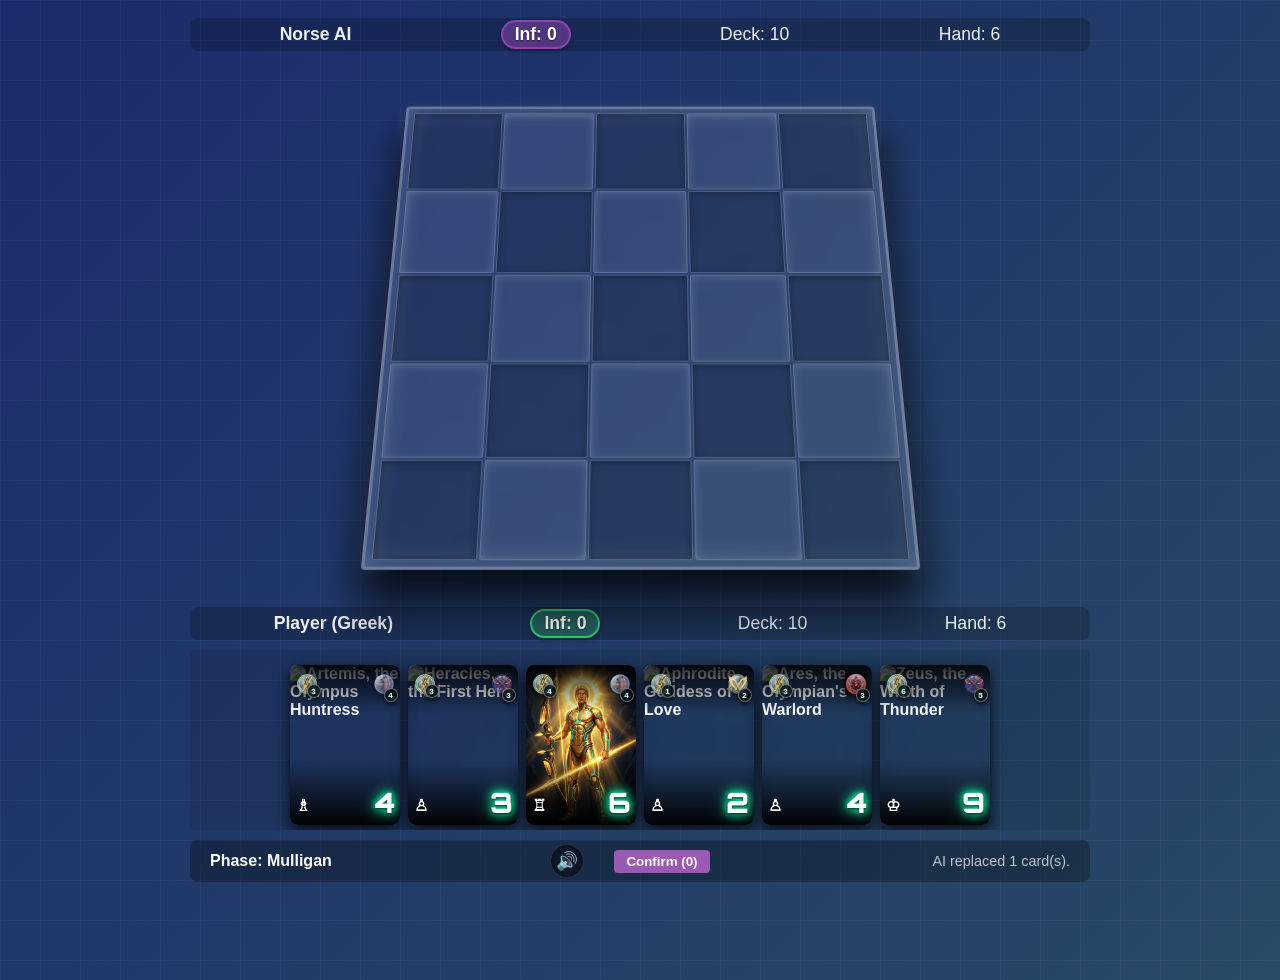
==== commit c7d5c4e7: "checkpoint" ====
--- a/index.html
+++ b/index.html
@@ -7,6 +7,7 @@
     <title>Chess-Card Prototype</title>
     <link href="https://fonts.googleapis.com/css2?family=Orbitron:wght@900&display=swap" rel="stylesheet">
     <link rel="stylesheet" href="css/style.css">
+    <link rel="stylesheet" href="css/animations.css">
 </head>
 
 <body>
--- a/css/style.css
+++ b/css/style.css
@@ -1,1300 +1,1183 @@
-:root {
-    --bg-color: #2c3e50;
-    --board-bg: #ecf0f1;
-    --card-ready: #3498db;
-    --card-exhausted: #7f8c8d;
-    --card-enemy: #e74c3c;
-}
-
-/* 1. Lock the body to the viewport height and disable scrolling */
-body {
-    /* Premium Animated Gradient Background */
-    background: linear-gradient(-45deg, #0f2027, #203a43, #2c5364, #1a2a6c);
-    background-size: 400% 400%;
-    animation: gradientBG 20s ease infinite;
-    color: white;
-    font-family: sans-serif;
-    margin: 0;
-    padding: 2vh 2vw;
-    /* Use relative padding */
-    height: 100vh;
-    width: 100vw;
-    box-sizing: border-box;
-    display: flex;
-    justify-content: center;
-    align-items: center;
-    overflow: hidden;
-    /* This absolutely prevents scrolling */
-    position: relative; /* For the grid overlay */
-}
-
-/* Subtle moving grid overlay for a tactical feel */
-body::before {
-    content: '';
-    position: absolute;
-    top: 0; 
-    left: 0; 
-    width: calc(100vw + 80px); 
-    height: calc(100vh + 80px);
-    background-image: 
-        linear-gradient(rgba(255, 255, 255, 0.03) 1px, transparent 1px),
-        linear-gradient(90deg, rgba(255, 255, 255, 0.03) 1px, transparent 1px);
-    background-size: 40px 40px;
-    animation: gridMove 15s linear infinite;
-    pointer-events: none;
-    z-index: -1;
-}
-
-@keyframes gridMove {
-    0% { transform: translate(0px, 0px); }
-    100% { transform: translate(-40px, -40px); }
-}
-
-@keyframes gradientBG {
-    0% { background-position: 0% 50%; }
-    50% { background-position: 100% 50%; }
-    100% { background-position: 0% 50%; }
-}
-
-/* 2. Make the container use available height efficiently */
-#game-container {
-    display: flex;
-    flex-direction: column;
-    justify-content: space-between;
-    width: 100%;
-    max-width: 900px;
-    height: 100%;
-    gap: 10px;
-}
-
-/* 3. Compact player zones */
-.player-zone {
-    display: flex;
-    justify-content: space-between;
-    align-items: center;
-    background: rgba(0, 0, 0, 0.2);
-    padding: 10px;
-    border-radius: 8px;
-    flex: 0 0 auto;
-    /* Keep fixed size based on content, do not stretch */
-}
-
-.info-panel {
-    font-size: 0.9em;
-    min-width: 120px;
-}
-
-.info-panel h3,
-.info-panel p {
-    margin: 4px 0;
-}
-
-.hand {
-    display: flex;
-    gap: 8px;
-    height: 8vh;
-    min-height: 60px;
-    flex-grow: 1;
-    background: rgba(0, 0, 0, 0.1);
-    border-radius: 5px;
-    padding: 5px;
-    justify-content: center;
-    /* Center cards */
-    overflow-x: auto;
-    /* Enable horizontal scroll for mobile */
-    overflow-y: hidden;
-    -webkit-overflow-scrolling: touch;
-    /* Smooth mobile scroll */
-}
-
-/* Hide scrollbar for cleaner look */
-.hand::-webkit-scrollbar {
-    display: none;
-}
-
-.hand {
-    -ms-overflow-style: none;
-    /* IE and Edge */
-    scrollbar-width: none;
-    /* Firefox */
-}
-
-#player-hand {
-    height: 18vh;
-    min-height: 120px;
-    max-height: 160px;
-    padding-top: 15px;
-}
-
-#player-hand .card-entity {
-    flex: 1 1 0; /* Let cards shrink to fit available space */
-    width: auto;
-    min-width: 45px; /* Minimum legible size before breaking */
-    max-width: 110px;
-}
-
-.player-zone-container {
-    display: flex;
-    flex-direction: column;
-    gap: 10px;
-    width: 100%;
-}
-
-.thin-zone {
-    flex-direction: row;
-    padding: 2px 15px;
-    /* Extremely thin */
-    align-items: center;
-    justify-content: space-around;
-    /* Spread evenly */
-    height: auto;
-}
-
-.ai-stat-inline {
-    font-size: 1.1em;
-    color: #ecf0f1;
-    white-space: nowrap;
-}
-
-.stat-scoreboard {
-    font-size: 1.1em;
-    /* Smaller */
-    font-weight: bold;
-    padding: 2px 12px;
-    /* Thinner */
-    border-radius: 15px;
-    text-shadow: 0 1px 2px rgba(0, 0, 0, 0.5);
-    box-shadow: 0 2px 4px rgba(0, 0, 0, 0.3);
-}
-
-.stat-scoreboard.enemy-score {
-    background: rgba(142, 68, 173, 0.5);
-    /* Purple tint */
-    color: #fff;
-    border: 2px solid #8e44ad;
-}
-
-.stat-scoreboard.friendly-score {
-    background: rgba(46, 204, 113, 0.3);
-    /* Green tint */
-    color: #fff;
-    border: 2px solid #2ecc71;
-}
-
-.hand.ai-hand {
-    margin-left: auto;
-    height: 40px;
-    min-height: 40px;
-    padding: 2px 10px;
-    flex-grow: 0;
-}
-
-/* 4. Fluid Board Container */
-#board-container {
-    flex: 1 1 auto;
-    display: flex;
-    justify-content: center;
-    align-items: flex-start;
-    padding-top: 2vh;
-    min-height: 0;
-    perspective: 1200px; /* Crucial for 3D depth */
-}
-
-/* 5. Responsive Grid that forces a perfect square */
-#board {
-    display: grid;
-    position: relative; /* Crucial for SVG anchoring */
-    grid-template-columns: repeat(5, minmax(0, 1fr));
-    grid-template-rows: repeat(5, minmax(0, 1fr));
-    gap: 2px; /* Very thin gap for thick glass panes */
-    
-    /* Solid thick glass board edge */
-    background: rgba(255, 255, 255, 0.05); /* More transparent base */
-    border: 3px solid rgba(255, 255, 255, 0.3);
-    box-shadow: 
-        0 30px 40px rgba(0,0,0,0.8), 
-        inset 0 0 30px rgba(255,255,255,0.2),
-        0 0 15px rgba(255,255,255,0.1);
-    backdrop-filter: blur(8px); /* Less blur, more transparency */
-    
-    padding: 6px; /* Thick glass bezel */
-    border-radius: 4px; /* Sharp, clean edges like a real board */
-
-    height: 100%;
-    max-height: 55vh;
-    aspect-ratio: 1 / 1;
-    
-    /* True 3D Tabletop Perspective */
-    transform: rotateX(25deg) translateY(-20px); /* Lift higher to clear the player info bar */
-    transform-style: preserve-3d;
-    transition: transform 0.3s ease;
-}
-
-/* Base Glass Tile */
-.cell {
-    border-radius: 2px;
-    display: flex;
-    align-items: center;
-    justify-content: center;
-    font-size: 0.8em;
-    text-align: center;
-    cursor: pointer;
-    width: 100%;
-    height: 100%;
-    box-sizing: border-box;
-    transition: all 0.2s ease;
-    transform-style: preserve-3d;
-    border: 1px solid rgba(255, 255, 255, 0.2);
-}
-
-/* Dark Frosted Glass (Odd Tiles) */
-.cell:nth-child(odd) {
-    background-color: rgba(0, 0, 0, 0.15); /* More transparent */
-    box-shadow: inset 0 2px 10px rgba(0,0,0,0.3);
-}
-
-/* Light Frosted Glass (Even Tiles) */
-.cell:nth-child(even) {
-    background-color: rgba(255, 255, 255, 0.05); /* More transparent */
-    box-shadow: inset 0 2px 10px rgba(255,255,255,0.15);
-}
-
-/* Hover override via higher specificity */
-#board .cell:hover {
-    background-color: rgba(241, 196, 15, 0.3);
-    border-color: rgba(241, 196, 15, 0.8);
-    box-shadow: 0 0 15px rgba(241, 196, 15, 0.5);
-}
-
-/* Cards on the board physically pop out of their slots in Z-space */
-#board .card-entity {
-    transform: translateZ(8px);
-    box-shadow: 0 10px 15px rgba(0,0,0,0.6), 0 3px 0 rgba(0,0,0,0.5);
-    border: 1px solid rgba(255, 255, 255, 0.2);
-}
-
-/* Specific board hover overrides for cards */
-#board .card-entity:hover {
-    transform: translateZ(12px) scale(1.02);
-}
-
-#board .card-entity.selected {
-    transform: translateZ(20px) translateY(-5px);
-    box-shadow: 0 20px 30px rgba(0,0,0,0.8), 0 6px 0 rgba(0,0,0,0.5);
-    border: 2px solid #f1c40f;
-}
-
-/* Higher specificity to override normal hover/selected borders */
-#board-container #board .card-entity.payment-selected {
-    transform: translateZ(5px) scale(0.95);
-    box-shadow: 0 5px 10px rgba(231, 76, 60, 0.8), 0 2px 0 rgba(231, 76, 60, 0.5);
-    border: 3px solid #e74c3c;
-}
-
-/* --- Card Entity Styles --- */
-.card-entity {
-    width: 100%;
-    height: 100%;
-    display: flex;
-    flex-direction: column;
-    justify-content: center;
-    align-items: center;
-    color: white;
-    font-weight: bold;
-    user-select: none;
-    box-sizing: border-box;
-    transition: all 0.2s ease;
-    position: relative;
-    overflow: hidden;
-    flex-shrink: 0;
-    /* Prevent cards from squishing below min-width */
-
-    /* 2.5D Physical Depth styling */
-    border-radius: 8px;
-    border: 1px solid rgba(255, 255, 255, 0.2);
-    box-shadow: 0 4px 0 rgba(0, 0, 0, 0.3), 0 5px 10px rgba(0, 0, 0, 0.5);
-}
-
-.card-cost-display {
-    position: absolute;
-    top: 4px;
-    left: 4px;
-    background: #f1c40f;
-    color: #000;
-    font-weight: bold;
-    border-radius: 50%;
-    width: 20px;
-    height: 20px;
-    font-size: 0.7em;
-    display: flex;
-    justify-content: center;
-    align-items: center;
-    box-shadow: 0 2px 4px rgba(0, 0, 0, 0.5);
-    z-index: 5;
-}
-
-.card-entity.friendly.ready {
-    /* Holographic Card Background */
-    background: rgba(0, 100, 150, 0.4); 
-    border: 1px solid rgba(0, 243, 255, 0.6);
-    box-shadow: 
-        0 4px 0 rgba(0, 0, 0, 0.3), /* 2.5D Depth */
-        0 5px 10px rgba(0, 0, 0, 0.5), /* Shadow */
-        inset 0 0 15px rgba(0, 243, 255, 0.3); /* Hologram Inner Glow */
-    backdrop-filter: blur(5px);
-}
-
-.card-entity.enemy.ready {
-    background-color: #8e44ad;
-}
-
-/* The Exhausted State (Overrides Base Colors) */
-.card-entity.exhausted {
-    background-color: #7f8c8d;
-    opacity: 0.7;
-    transform: rotate(-5deg); /* Base rotation for hand */
-}
-
-#board .card-entity.exhausted {
-    transform: translateZ(8px) rotateZ(-5deg); /* Keep 3D height while exhausted */
-}
-
-.card-entity.enemy {
-    background-color: var(--card-enemy);
-}
-
-/* Hand highlight */
-.card-entity.selected {
-    border: 2px solid #f1c40f;
-    transform: translateY(-8px);
-    box-shadow: 0 8px 0 rgba(0, 0, 0, 0.2), 0 15px 20px rgba(0, 0, 0, 0.5);
-}
-
-.card-entity.payment-selected {
-    border: 3px solid #e74c3c;
-    /* Red border */
-    transform: scale(0.95);
-    /* Shrink slightly */
-    box-shadow: 0 0 10px rgba(231, 76, 60, 0.8);
-}
-
-/* 6. Compact Controls */
-#controls {
-    display: flex;
-    justify-content: space-between;
-    align-items: center;
-    background: rgba(0, 0, 0, 0.3);
-    padding: 4px 20px;
-    /* Thinner */
-    border-radius: 8px;
-    flex: 0 0 auto;
-    width: 100%;
-    box-sizing: border-box;
-}
-
-#turn-indicator {
-    margin: 0;
-    font-size: 1em;
-    /* Smaller */
-    flex: 1;
-    /* Forces this element to take up exactly half the available empty space */
-    text-align: left;
-}
-
-#btn-end-turn {
-    flex: 0 0 auto;
-    /* Tells the button to stay exactly its natural size */
-    margin: 0 20px;
-    /* Gives a little breathing room around the button */
-}
-
-#action-log {
-    font-size: 0.9em;
-    color: #bdc3c7;
-    flex: 1;
-    /* Forces this element to match the width of the turn indicator */
-    text-align: right;
-
-    /* These three lines prevent the text from breaking the layout if it gets too long */
-    white-space: nowrap;
-    overflow: hidden;
-    text-overflow: ellipsis;
-}
-
-button {
-    padding: 4px 12px;
-    /* Thinner button */
-    cursor: pointer;
-    background-color: var(--card-ready);
-    color: white;
-    border: none;
-    border-radius: 4px;
-    font-weight: bold;
-}
-
-button:hover {
-    background-color: #2980b9;
-}
-
-/* Premium Mute Button */
-#btn-mute {
-    background: rgba(0, 0, 0, 0.4) !important;
-    border: 1px solid rgba(255, 255, 255, 0.1) !important;
-    border-radius: 50% !important;
-    width: 34px !important;
-    height: 34px !important;
-    padding: 0 !important;
-    display: flex;
-    align-items: center;
-    justify-content: center;
-    font-size: 1.1em;
-    transition: all 0.2s ease;
-    box-shadow: inset 0 0 10px rgba(0,0,0,0.5);
-}
-
-#btn-mute:hover {
-    background: rgba(0, 243, 255, 0.15) !important;
-    border-color: rgba(0, 243, 255, 0.5) !important;
-    box-shadow: 0 0 10px rgba(0, 243, 255, 0.3), inset 0 0 10px rgba(0, 243, 255, 0.2);
-    transform: scale(1.1);
-}
-
-/* Attacker Selection */
-.card-entity.active-attacker {
-    border: 3px solid #2ecc71;
-    /* Glowing green border */
-    transform: translateY(-5px);
-    box-shadow: 0 0 15px rgba(46, 204, 113, 0.8);
-}
-
-/* Valid Target Highlight */
-.card-entity.valid-target {
-    border: 3px solid #e74c3c;
-    /* Red border */
-    box-shadow: inset 0 0 10px rgba(231, 76, 60, 0.8);
-    cursor: crosshair;
-}
-
-/* --- UX Hover Enhancements --- */
-
-/* Ensure the card container can hold absolute overlays */
-.card-entity {
-    position: relative;
-    overflow: hidden;
-}
-
-/* The dark overlay for Exhausted cards */
-.exhausted-math {
-    position: absolute;
-    top: 0;
-    left: 0;
-    width: 100%;
-    height: 100%;
-    background: rgba(0, 0, 0, 0.75);
-    color: #2ecc71;
-    /* Bright green text */
-    display: flex;
-    justify-content: center;
-    align-items: center;
-    font-weight: bold;
-    font-size: 1.1em;
-    z-index: 10;
-    backdrop-filter: blur(2px);
-}
-
-/* The pulsing animation for hovered targets */
-@keyframes pulse-hover-target {
-    0% {
-        box-shadow: inset 0 0 5px rgba(230, 126, 34, 0.3);
-        border-color: rgba(230, 126, 34, 0.5);
-    }
-
-    50% {
-        box-shadow: inset 0 0 20px rgba(230, 126, 34, 0.8);
-        border-color: rgba(230, 126, 34, 1);
-    }
-
-    100% {
-        box-shadow: inset 0 0 5px rgba(230, 126, 34, 0.3);
-        border-color: rgba(230, 126, 34, 0.5);
-    }
-}
-
-.card-entity.hover-target {
-    border: 3px dashed #e67e22;
-    /* Orange dashed border */
-    animation: pulse-hover-target 1.5s infinite;
-}
-
-/* The Blast Zone Preview for Auto-Cleave */
-#board .card-entity.cleave-preview {
-    background-color: #c0392b;
-    /* Brighter, aggressive red */
-    box-shadow: inset 0 0 15px rgba(0, 0, 0, 0.5);
-    transform: scale(0.92);
-    transition: all 0.1s ease;
-    /* Faster snap for combat feel */
-}
-
-/* Fighting Class Badge (Upgraded to a Pill shape) */
-.class-badge {
-    position: absolute;
-    top: 3px;
-    right: 3px;
-    font-size: 0.75em;
-    background: rgba(0, 0, 0, 0.7);
-    border-radius: 10px;
-    /* Pill shape */
-    padding: 2px 5px;
-    /* Space inside the pill */
-    display: flex;
-    justify-content: center;
-    align-items: center;
-    gap: 3px;
-    /* Space between icon and number */
-    box-shadow: 0 0 3px rgba(0, 0, 0, 0.8);
-    z-index: 5;
-    color: #f1c40f;
-    /* Gold color to make the number pop! */
-}
-
-/* Mulligan Selection Highlight */
-.card-entity.mulligan-selected {
-    border: 3px solid #9b59b6;
-    /* Distinct Purple Border */
-    transform: scale(0.9);
-    /* Shrink into the hand instead of popping up (avoids clipping) */
-    box-shadow: inset 0 0 20px rgba(155, 89, 182, 0.8), 0 0 10px rgba(155, 89, 182, 0.6);
-    opacity: 0.5;
-    /* Fade out to show it's being discarded */
-}
-
-/* Game Over Overlay */
-#game-over-screen {
-    position: absolute;
-    top: 0; left: 0; width: 100vw; height: 100vh;
-    background: rgba(10, 20, 30, 0.85); /* Deep navy tint */
-    display: none;
-    flex-direction: column;
-    justify-content: center;
-    align-items: center;
-    z-index: 2000;
-    backdrop-filter: blur(15px);
-    animation: fadeInGO 0.5s ease-out forwards;
-}
-
-.game-over-panel {
-    background: linear-gradient(135deg, rgba(255, 255, 255, 0.05), rgba(0, 243, 255, 0.05));
-    border: 2px solid rgba(0, 243, 255, 0.3);
-    box-shadow: 0 30px 60px rgba(0,0,0,0.8), inset 0 0 30px rgba(0, 243, 255, 0.1);
-    backdrop-filter: blur(25px);
-    padding: 40px 60px;
-    border-radius: 20px;
-    display: flex;
-    flex-direction: column;
-    align-items: center;
-    transform: translateY(50px) scale(0.9);
-    opacity: 0;
-    animation: dropInGO 0.6s cubic-bezier(0.2, 1, 0.3, 1) forwards;
-    animation-delay: 0.1s;
-}
-
-#go-title {
-    font-size: 3.5em;
-    margin: 0 0 10px 0;
-    color: #f1c40f;
-    text-transform: uppercase;
-    letter-spacing: 5px;
-    text-shadow: 0 0 20px rgba(241, 196, 15, 0.6), 0 5px 10px rgba(0, 0, 0, 0.8);
-}
-
-.score-board {
-    display: flex;
-    gap: 30px;
-    margin: 30px 0;
-    width: 100%;
-    justify-content: center;
-}
-
-.score-box {
-    text-align: center;
-    min-width: 140px;
-    padding: 20px;
-    border-radius: 15px;
-    background: rgba(0, 0, 0, 0.4);
-    border: 1px solid rgba(255, 255, 255, 0.1);
-    box-shadow: inset 0 5px 15px rgba(0,0,0,0.6);
-    color: #bdc3c7;
-    font-size: 1.1em;
-    text-transform: uppercase;
-    letter-spacing: 1px;
-}
-
-.score-box span {
-    display: block;
-    font-size: 3.5em; /* Massive numbers */
-    font-weight: 900;
-    margin-top: 10px;
-    text-shadow: 0 5px 10px rgba(0,0,0,0.8);
-    font-family: monospace;
-}
-
-/* Winner gets glowing green */
-.score-box.winner {
-    border-color: rgba(46, 204, 113, 0.5);
-    background: rgba(46, 204, 113, 0.15);
-    box-shadow: inset 0 0 20px rgba(46, 204, 113, 0.2), 0 10px 20px rgba(0,0,0,0.5);
-    color: #2ecc71;
-    transform: scale(1.05); /* Make winner slightly larger */
-}
-.score-box.winner span {
-    color: #2ecc71;
-    text-shadow: 0 0 20px rgba(46, 204, 113, 0.6);
-}
-
-/* Loser gets dark red */
-.score-box.loser {
-    border-color: rgba(231, 76, 60, 0.3);
-    background: rgba(231, 76, 60, 0.05);
-    opacity: 0.8;
-}
-.score-box.loser span {
-    color: #e74c3c;
-}
-
-/* Buttons */
-.game-over-buttons {
-    display: flex;
-    gap: 20px;
-    margin-top: 10px;
-}
-
-#btn-restart, #btn-download-log {
-    padding: 15px 30px;
-    font-size: 1.1em;
-    font-weight: bold;
-    text-transform: uppercase;
-    letter-spacing: 1px;
-    color: white;
-    border: none;
-    border-radius: 8px;
-    cursor: pointer;
-    box-shadow: 0 10px 20px rgba(0,0,0,0.5), inset 0 2px 0 rgba(255,255,255,0.2);
-    transition: all 0.2s ease;
-}
-
-#btn-restart {
-    background: linear-gradient(135deg, #3498db, #2980b9);
-}
-
-#btn-download-log {
-    background: linear-gradient(135deg, #9b59b6, #8e44ad);
-}
-
-#btn-restart:hover, #btn-download-log:hover {
-    transform: translateY(-3px);
-    filter: brightness(1.15);
-    box-shadow: 0 15px 25px rgba(0,0,0,0.7), inset 0 2px 0 rgba(255,255,255,0.4);
-}
-
-#btn-restart:active, #btn-download-log:active {
-    transform: translateY(2px);
-    box-shadow: 0 5px 10px rgba(0,0,0,0.5);
-}
-
-@keyframes fadeInGO {
-    from { opacity: 0; backdrop-filter: blur(0px); }
-    to { opacity: 1; backdrop-filter: blur(15px); }
-}
-@keyframes dropInGO {
-    from { transform: translateY(50px) scale(0.9); opacity: 0; }
-    to { transform: translateY(0) scale(1); opacity: 1; }
-}
-
-/* --- Inspect Modal & 2.5D Styling --- */
-#inspect-modal.modal-hidden {
-    display: none;
-}
-
-#inspect-modal.modal-visible {
-    display: flex;
-}
-
-#inspect-modal {
-    position: fixed;
-    top: 0;
-    left: 0;
-    width: 100vw;
-    height: 100vh;
-    z-index: 1000;
-    justify-content: center;
-    align-items: center;
-}
-
-#inspect-overlay {
-    position: absolute;
-    top: 0;
-    left: 0;
-    width: 100%;
-    height: 100%;
-    background: rgba(0, 0, 0, 0.6);
-    backdrop-filter: blur(8px);
-}
-
-.premium-card-25d {
-    position: relative;
-    width: 80vw;
-    max-width: 300px;
-    height: 120vw;
-    max-height: 450px;
-    background: linear-gradient(135deg, #34495e, #2c3e50);
-    border-radius: 15px;
-    box-shadow: 0 20px 50px rgba(0, 0, 0, 0.8), inset 0 0 0 2px rgba(255, 255, 255, 0.2);
-    display: flex;
-    flex-direction: column;
-    z-index: 1001;
-    overflow: hidden;
-    color: white;
-    transform: perspective(1000px) rotateX(0deg);
-    transition: transform 0.2s ease;
-}
-
-.premium-card-25d.friendly {
-    background: linear-gradient(135deg, #2980b9, #2c3e50);
-    border: 3px solid #3498db;
-}
-
-.premium-card-25d.enemy {
-    background: linear-gradient(135deg, #c0392b, #2c3e50);
-    border: 3px solid #e74c3c;
-}
-
-.inspect-top-bar {
-    display: flex;
-    justify-content: space-between;
-    padding: 15px;
-    background: rgba(0, 0, 0, 0.3);
-}
-
-.inspect-cost-badge {
-    background: rgba(0, 0, 0, 0.7);
-    color: #f1c40f;
-    padding: 5px 15px;
-    border-radius: 20px;
-    display: flex;
-    align-items: center;
-    gap: 8px;
-    font-size: 1.2em;
-    font-weight: bold;
-    box-shadow: inset 0 0 5px rgba(255, 255, 255, 0.2);
-}
-
-.inspect-inf-top-badge {
-    background: rgba(0, 0, 0, 0.7);
-    color: #2ecc71;
-    padding: 5px 25px;
-    border-radius: 20px;
-    display: flex;
-    justify-content: center;
-    align-items: center;
-    font-size: 1.5em;
-    font-weight: bold;
-    box-shadow: inset 0 0 5px rgba(255, 255, 255, 0.2);
-    z-index: 10;
-}
-
-.inspect-class-badge {
-    background: rgba(0, 0, 0, 0.7);
-    padding: 5px 15px;
-    border-radius: 20px;
-    display: flex;
-    align-items: center;
-    gap: 8px;
-    font-size: 1.2em;
-    box-shadow: inset 0 0 5px rgba(255, 255, 255, 0.2);
-}
-
-.inspect-art {
-    flex-grow: 1;
-    display: flex;
-    justify-content: center;
-    align-items: center;
-    background: rgba(255, 255, 255, 0.05);
-    border-top: 2px solid rgba(255, 255, 255, 0.1);
-    border-bottom: 2px solid rgba(255, 255, 255, 0.1);
-}
-
-#inspect-chess-symbol {
-    font-size: 100px;
-    color: rgba(255, 255, 255, 0.8);
-    text-shadow: 0 10px 20px rgba(0, 0, 0, 0.5);
-}
-
-.inspect-info {
-    padding: 15px;
-    padding-bottom: 30px;
-    text-align: center;
-    position: relative;
-    z-index: 2;
-}
-
-#inspect-title {
-    margin: 0 0 10px 0;
-    font-size: 1.8em;
-    letter-spacing: 1px;
-}
-
-.inspect-description {
-    font-size: 0.9em;
-    color: #bdc3c7;
-    line-height: 1.4;
-    margin: 0;
-}
-
-/* (Removed old absolute bottom influence badge) */
-
-/* Updated board styles for chess symbols */
-.card-chess-symbol {
-    font-size: 2.5em;
-    margin-top: 5px;
-    line-height: 1;
-}
-
-/* --- Hand Card Top Bar Layout --- */
-.hand-card-top-bar {
-    width: 100%;
-    display: flex;
-    justify-content: space-between;
-    padding: 4px;
-    box-sizing: border-box;
-    margin-bottom: auto;
-    z-index: 5;
-}
-
-.hand-badge {
-    background: rgba(0, 0, 0, 0.7);
-    border-radius: 8px;
-    padding: 2px 4px; /* Reduced padding */
-    display: flex;
-    align-items: center;
-    gap: 2px; /* Reduced gap */
-    font-size: clamp(0.45rem, 1.8vw, 0.7rem); /* Scales much smaller */
-    font-weight: bold;
-    box-shadow: inset 0 0 2px rgba(255, 255, 255, 0.2);
-    white-space: nowrap; /* Prevent wrapping inside the badge */
-}
-
-.hand-badge.cost-badge {
-    color: #f1c40f;
-}
-
-.hand-badge.inf-badge {
-    color: #2ecc71;
-    font-size: clamp(0.75rem, 2.5vw, 1rem); /* Slightly smaller max size */
-    padding: 2px 6px;
-    margin: 0 1px; /* Tiny buffer */
-}
-
-.hand-badge.class-badge {
-    color: white;
-    position: relative;
-    /* Override the absolute position from board .class-badge */
-    top: auto;
-    right: auto;
-}
-
-/* Match full-size art layout */
-.hand-card-art {
-    flex-grow: 1;
-    width: 100%;
-    display: flex;
-    justify-content: center;
-    align-items: center;
-    background: rgba(255, 255, 255, 0.05);
-    border-top: 1px solid rgba(255, 255, 255, 0.1);
-    border-bottom: 1px solid rgba(255, 255, 255, 0.1);
-}
-
-.hand-card-art .card-chess-symbol {
-    font-size: clamp(2.5em, 5vw, 3.5em);
-    margin: 0;
-    color: rgba(255, 255, 255, 0.8);
-    text-shadow: 0 4px 8px rgba(0, 0, 0, 0.5);
-}
-
-.hand-card-bottom-bar {
-    width: 100%;
-    display: flex;
-    justify-content: space-evenly; /* Better distribution */
-    align-items: center;
-    padding: 2px; /* Tighter padding */
-    box-sizing: border-box;
-    margin-top: auto;
-    z-index: 5;
-    gap: 1px; /* Squeeze them closer if needed */
-    flex-wrap: wrap; /* Stack if absolutely necessary on tiny screens */
-}
-
-.hand {
-    overflow-x: auto;
-}
-
-.card-entity {
-    flex-shrink: 0;
-}
-
-.card-inf-display {
-    font-size: 1.5em;
-    font-weight: bold;
-    margin-top: auto;
-}
-
-/* Mobile Responsiveness specifically for small portrait screens */
-@media (max-width: 450px) {
-    .ai-stat-inline {
-        font-size: 0.9em;
-    }
-
-    .stat-scoreboard {
-        font-size: 1em;
-        padding: 2px 8px;
-    }
-
-    .thin-zone {
-        padding: 2px 5px;
-    }
-
-    #board-container {
-        padding-top: 5px;
-    }
-
-    #controls {
-        padding: 4px 10px;
-    }
-
-    #turn-indicator {
-        font-size: 0.9em;
-    }
-
-    button {
-        padding: 4px 8px;
-    }
-}
-
-/* --- VFX ANIMATIONS --- */
-
-/* Summon: Slam onto the board */
-@keyframes vfx-summon {
-    0% { transform: translateZ(50px) scale(1.5); opacity: 0; }
-    60% { transform: translateZ(0px) scale(0.9); opacity: 1; }
-    80% { transform: translateZ(10px) scale(1.05); }
-    100% { transform: translateZ(8px) scale(1); }
-}
-.vfx-summon-active {
-    animation: vfx-summon 0.3s cubic-bezier(0.25, 1, 0.5, 1) forwards !important;
-}
-
-/* Attack - Brawler: Explosion shake */
-@keyframes vfx-shake {
-    0% { transform: translate(0, 0) rotate(0deg); }
-    20% { transform: translate(-3px, 2px) rotate(-2deg); }
-    40% { transform: translate(3px, -2px) rotate(2deg); }
-    60% { transform: translate(-3px, -2px) rotate(-2deg); }
-    80% { transform: translate(3px, 2px) rotate(2deg); }
-    100% { transform: translate(0, 0) rotate(0deg); }
-}
-.vfx-shake-active {
-    animation: vfx-shake 0.3s ease-in-out forwards !important;
-}
-
-/* Exhaustion: Heavy grayscale impact, physical drop */
-@keyframes vfx-exhaust {
-    0% { filter: brightness(1.5); transform: translateZ(8px) scale(1.1); }
-    50% { filter: brightness(0.5) grayscale(1); transform: translateZ(0px) scale(0.9) rotateZ(-8deg); }
-    100% { filter: grayscale(1); transform: translateZ(8px) rotateZ(-5deg); }
-}
-.vfx-exhaust-active {
-    animation: vfx-exhaust 0.4s ease-out forwards !important;
-}
-
-/* Screen Shake for Big Hits */
-@keyframes vfx-screen-shake {
-    0% { transform: translate(0, 0); }
-    20% { transform: translate(-5px, 5px); }
-    40% { transform: translate(5px, -5px); }
-    60% { transform: translate(-5px, -5px); }
-    80% { transform: translate(5px, 5px); }
-    100% { transform: translate(0, 0); }
-}
-.screen-shake {
-    animation: vfx-screen-shake 0.3s ease-in-out forwards;
-}
-
-/* Particle overlays for attacks */
-.vfx-particle-container {
-    position: absolute;
-    top: 0; left: 0; width: 100%; height: 100%;
-    pointer-events: none;
-    z-index: 50;
-    display: flex;
-    justify-content: center;
-    align-items: center;
-    overflow: visible;
-}
-
-/* Brawler Explosion */
-@keyframes vfx-explode {
-    0% { transform: scale(0.5); opacity: 1; background: #e74c3c; border-radius: 50%; width: 20px; height: 20px; box-shadow: 0 0 20px #e74c3c; }
-    50% { transform: scale(3); opacity: 0.8; background: #f1c40f; box-shadow: 0 0 40px #f1c40f; }
-    100% { transform: scale(5); opacity: 0; background: transparent; }
-}
-.vfx-explosion {
-    animation: vfx-explode 0.4s ease-out forwards;
-}
-
-/* Piercer Laser */
-@keyframes vfx-laser {
-    0% { width: 2px; height: 100%; background: #3498db; transform: scaleY(0); opacity: 1; box-shadow: 0 0 10px #3498db; }
-    50% { width: 8px; transform: scaleY(1); opacity: 1; box-shadow: 0 0 20px #00f3ff; }
-    100% { width: 0px; transform: scaleY(1); opacity: 0; }
-}
-.vfx-laser-beam {
-    animation: vfx-laser 0.3s ease-out forwards;
-    position: absolute;
-}
-
-/* Ranger Crosshair */
-@keyframes vfx-crosshair {
-    0% { transform: scale(2) rotate(45deg); opacity: 0; border: 2px solid #2ecc71; border-radius: 50%; width: 40px; height: 40px; }
-    50% { transform: scale(0.8) rotate(0deg); opacity: 1; border-color: #2ecc71; box-shadow: inset 0 0 10px #2ecc71; }
-    100% { transform: scale(1.5); opacity: 0; border-color: transparent; }
-}
-.vfx-sniper-crosshair {
-    animation: vfx-crosshair 0.4s ease-out forwards;
-}
-
-/* --- Math Helper Pop-ups --- */
-.math-helper {
-    position: absolute;
-    top: -20px;
-    right: -10px;
-    background: rgba(0, 0, 0, 0.8);
-    color: #f1c40f;
-    padding: 2px 6px;
-    border-radius: 10px;
-    font-size: 0.8em;
-    font-weight: bold;
-    border: 1px solid #f1c40f;
-    box-shadow: 0 0 10px rgba(241, 196, 15, 0.5);
-    animation: popUp 0.3s cubic-bezier(0.175, 0.885, 0.32, 1.275) forwards;
-    z-index: 20;
-}
-@keyframes popUp {
-    0% { transform: scale(0) translateY(10px); opacity: 0; }
-    100% { transform: scale(1) translateY(0); opacity: 1; }
-}
-
-/* --- Dynamic Card Status Overlays --- */
-/* Sealer Debuff */
-.status-sealed-overlay {
-    position: absolute;
-    top: 0; left: 0; width: 100%; height: 100%;
-    background: rgba(0, 0, 0, 0.6);
-    display: flex;
-    justify-content: center;
-    align-items: center;
-    color: #bdc3c7;
-    font-size: 1.5em;
-    font-weight: bold;
-    z-index: 15;
-    text-align: center;
-    text-shadow: 0 2px 4px rgba(0,0,0,0.8);
-    backdrop-filter: blur(2px);
-}
-.card-entity.status-sealed {
-    border-color: #7f8c8d !important;
-}
-
-/* Herald Buff */
-.card-entity.status-herald {
-    box-shadow: 0 0 20px #f1c40f, inset 0 0 15px rgba(241, 196, 15, 0.5) !important;
-    border-color: #f1c40f !important;
-}
-
-/* Revenant State */
-.card-entity.status-revenant {
-    filter: hue-rotate(90deg) grayscale(40%);
-    opacity: 0.85;
-}
-.card-entity.status-revenant .inf-badge {
-    color: #9b59b6 !important;
-    text-shadow: 0 0 8px rgba(155, 89, 182, 0.8);
-}
-
-/* --- Smart Hover Previews --- */
-@keyframes pulse-hover-enemy {
-    0% { box-shadow: inset 0 0 5px rgba(231, 76, 60, 0.3); border-color: rgba(231, 76, 60, 0.5); }
-    50% { box-shadow: inset 0 0 20px rgba(231, 76, 60, 0.8); border-color: rgba(231, 76, 60, 1); }
-    100% { box-shadow: inset 0 0 5px rgba(231, 76, 60, 0.3); border-color: rgba(231, 76, 60, 0.5); }
-}
-.card-entity.hover-enemy-preview {
-    border: 3px dashed #e74c3c;
-    animation: pulse-hover-enemy 1.5s infinite;
-}
-
-@keyframes pulse-hover-ally {
-    0% { box-shadow: inset 0 0 5px rgba(241, 196, 15, 0.3); border-color: rgba(241, 196, 15, 0.5); }
-    50% { box-shadow: inset 0 0 20px rgba(241, 196, 15, 0.8); border-color: rgba(241, 196, 15, 1); }
-    100% { box-shadow: inset 0 0 5px rgba(241, 196, 15, 0.3); border-color: rgba(241, 196, 15, 0.5); }
-}
-.card-entity.hover-ally-preview {
-    border: 3px dashed #f1c40f;
-    animation: pulse-hover-ally 1.5s infinite;
-}
-
-/* Cleave/Blast Zone Smart Previews */
-#board .card-entity.cleave-enemy-preview {
-    background-color: rgba(192, 57, 43, 0.8);
-    box-shadow: inset 0 0 15px rgba(0, 0, 0, 0.5);
-    transform: scale(0.92);
-    transition: all 0.1s ease;
-}
-#board .card-entity.cleave-ally-preview {
-    background-color: rgba(241, 196, 15, 0.4);
-    box-shadow: 0 0 20px rgba(241, 196, 15, 0.5), inset 0 0 15px rgba(241, 196, 15, 0.3);
-    transform: scale(1.05);
-    transition: all 0.1s ease;
-}
-
-/* --- Hunter's Arc SVG --- */
-.vfx-hunter-arc-svg {
-    position: absolute;
-    top: 0;
-    left: 0;
-    width: 100%;
-    height: 100%;
-    pointer-events: none;
-    z-index: 100;
-    overflow: visible;
-}
-.hunter-arc-path {
-    fill: none;
-    stroke: #e74c3c;
-    stroke-width: 4;
-    stroke-dasharray: 8, 8;
-    animation: hunter-dash 0.5s linear forwards;
-}
-@keyframes hunter-dash {
-    from { stroke-dashoffset: 40; }
-    to { stroke-dashoffset: 0; }
-}
-
-/* --- Checkmate Dramatic Phase --- */
-body.checkmate-phase {
-    background: linear-gradient(-45deg, #2a1b1b, #3d2727, #543636, #422222) !important;
-    background-size: 400% 400% !important;
-    animation: gradientBG 6s ease infinite !important; /* Slightly slower and less aggressive */
-}
-
-/* --- Full-Art Integration --- */
-
-/* Big Art Integration */
-.inspect-art.has-image {
-    background: transparent;
-    position: relative;
-    overflow: hidden;
-    border-top: none;
-    border-bottom: none;
-    flex-grow: 1; 
-    display: flex;
-    min-height: 200px;
-}
-
-.inspect-art.has-image::after {
-    content: '';
-    position: absolute;
-    bottom: 0;
-    left: 0;
-    width: 100%;
-    height: 60%;
-    background: linear-gradient(to top, rgba(0,0,0,0.9), transparent);
-    z-index: 1;
-}
-
-.inspect-art.has-image img {
-    width: 100%;
-    height: 100%;
-    object-fit: cover;
-    object-position: top center;
-    position: absolute;
-    top: 0;
-    left: 0;
-    z-index: 0;
-}
-
-.inspect-info {
-    z-index: 2; 
-}
-
-/* Small Art Integration */
-.hand-card-art.has-image {
-    position: absolute;
-    top: 0; left: 0;
-    width: 100%; height: 100%;
-    overflow: hidden;
-    background: transparent;
-    border: none !important;
-    z-index: 0;
-}
-
-.hand-card-art.has-image img {
-    width: 100%;
-    height: 100%;
-    object-fit: cover;
-    position: absolute;
-    top: 0;
-    left: 0;
-    z-index: 0;
-}
-
-.card-bottom-gradient {
-    content: '';
-    position: absolute;
-    bottom: 0;
-    left: 0;
-    width: 100%;
-    height: 40%;
-    background: linear-gradient(to top, rgba(0,0,0,0.95), transparent);
-    z-index: 1;
-}
-
-.hand-card-art.has-image .card-chess-symbol {
-    z-index: 2;
-    position: absolute;
-    top: 50%;
-    left: 50%;
-    transform: translate(-50%, -50%);
-    text-shadow: 0 2px 5px rgba(0,0,0,0.9);
-    opacity: 0.3; 
-    font-size: 3em; 
-}
-
-/* Ensure card boundaries remain clean but without heavy solid borders */
-.card-entity.friendly.ready {
-    background: transparent;
-    border: 1px solid rgba(0, 243, 255, 0.4);
-}
-.card-entity.enemy.ready {
-    background: transparent;
-    border: 1px solid rgba(142, 68, 173, 0.4);
-}
-.premium-card-25d {
-    background: #111;
-}
-.hand-badge {
-    background: rgba(0, 0, 0, 0.6);
-    backdrop-filter: blur(4px);
-    text-shadow: 0 1px 3px rgba(0,0,0,0.9);
+:root {
+    --bg-color: #2c3e50;
+    --board-bg: #ecf0f1;
+    --card-ready: #3498db;
+    --card-exhausted: #7f8c8d;
+    --card-enemy: #e74c3c;
+}
+
+/* 1. Lock the body to the viewport height and disable scrolling */
+body {
+    /* Premium Animated Gradient Background */
+    background: linear-gradient(-45deg, #0f2027, #203a43, #2c5364, #1a2a6c);
+    background-size: 400% 400%;
+    animation: gradientBG 20s ease infinite;
+    color: white;
+    font-family: sans-serif;
+    margin: 0;
+    padding: 2vh 2vw;
+    /* Use relative padding */
+    height: 100vh;
+    width: 100vw;
+    box-sizing: border-box;
+    display: flex;
+    justify-content: center;
+    align-items: center;
+    overflow: hidden;
+    /* This absolutely prevents scrolling */
+    position: relative; /* For the grid overlay */
+}
+
+/* Subtle moving grid overlay for a tactical feel */
+body::before {
+    content: '';
+    position: absolute;
+    top: 0; 
+    left: 0; 
+    width: calc(100vw + 80px); 
+    height: calc(100vh + 80px);
+    background-image: 
+        linear-gradient(rgba(255, 255, 255, 0.03) 1px, transparent 1px),
+        linear-gradient(90deg, rgba(255, 255, 255, 0.03) 1px, transparent 1px);
+    background-size: 40px 40px;
+    animation: gridMove 15s linear infinite;
+    pointer-events: none;
+    z-index: -1;
+}
+
+/* 2. Make the container use available height efficiently */
+#game-container {
+    display: flex;
+    flex-direction: column;
+    justify-content: space-between;
+    width: 100%;
+    max-width: 900px;
+    height: 100%;
+    gap: 10px;
+}
+
+/* 3. Compact player zones */
+.player-zone {
+    display: flex;
+    justify-content: space-between;
+    align-items: center;
+    background: rgba(0, 0, 0, 0.2);
+    padding: 10px;
+    border-radius: 8px;
+    flex: 0 0 auto;
+    /* Keep fixed size based on content, do not stretch */
+}
+
+.info-panel {
+    font-size: 0.9em;
+    min-width: 120px;
+}
+
+.info-panel h3,
+.info-panel p {
+    margin: 4px 0;
+}
+
+
+
+/* =========================================
+   PLAYER HAND & CARDS
+========================================= */
+.hand {
+    display: flex;
+    gap: 8px;
+    height: 8vh;
+    min-height: 60px;
+    flex-grow: 1;
+    background: rgba(0, 0, 0, 0.1);
+    border-radius: 5px;
+    padding: 5px;
+    justify-content: center;
+    /* Center cards */
+    overflow-x: auto;
+    /* Enable horizontal scroll for mobile */
+    overflow-y: hidden;
+    -webkit-overflow-scrolling: touch;
+    /* Smooth mobile scroll */
+}
+
+/* Hide scrollbar for cleaner look */
+.hand::-webkit-scrollbar {
+    display: none;
+}
+
+.hand {
+    -ms-overflow-style: none;
+    /* IE and Edge */
+    scrollbar-width: none;
+    /* Firefox */
+}
+
+#player-hand {
+    height: 18vh;
+    min-height: 120px;
+    max-height: 160px;
+    padding-top: 15px;
+}
+
+#player-hand .card-entity {
+    flex: 1 1 0; /* Let cards shrink to fit available space */
+    width: auto;
+    min-width: 45px; /* Minimum legible size before breaking */
+    max-width: 110px;
+}
+
+.player-zone-container {
+    display: flex;
+    flex-direction: column;
+    gap: 10px;
+    width: 100%;
+}
+
+.thin-zone {
+    flex-direction: row;
+    padding: 2px 15px;
+    /* Extremely thin */
+    align-items: center;
+    justify-content: space-around;
+    /* Spread evenly */
+    height: auto;
+}
+
+.ai-stat-inline {
+    font-size: 1.1em;
+    color: #ecf0f1;
+    white-space: nowrap;
+}
+
+.stat-scoreboard {
+    font-size: 1.1em;
+    /* Smaller */
+    font-weight: bold;
+    padding: 2px 12px;
+    /* Thinner */
+    border-radius: 15px;
+    text-shadow: 0 1px 2px rgba(0, 0, 0, 0.5);
+    box-shadow: 0 2px 4px rgba(0, 0, 0, 0.3);
+}
+
+.stat-scoreboard.enemy-score {
+    background: rgba(142, 68, 173, 0.5);
+    /* Purple tint */
+    color: #fff;
+    border: 2px solid #8e44ad;
+}
+
+.stat-scoreboard.friendly-score {
+    background: rgba(46, 204, 113, 0.3);
+    /* Green tint */
+    color: #fff;
+    border: 2px solid #2ecc71;
+}
+
+.hand.ai-hand {
+    margin-left: auto;
+    height: 40px;
+    min-height: 40px;
+    padding: 2px 10px;
+    flex-grow: 0;
+}
+
+/* 4. Fluid Board Container */
+#board-container {
+    flex: 1 1 auto;
+    display: flex;
+    justify-content: center;
+    align-items: flex-start;
+    padding-top: 2vh;
+    min-height: 0;
+    perspective: 1200px; /* Crucial for 3D depth */
+}
+
+/* 5. Responsive Grid that forces a perfect square */
+
+
+/* =========================================
+   THE BOARD
+========================================= */
+#board {
+    display: grid;
+    position: relative; /* Crucial for SVG anchoring */
+    grid-template-columns: repeat(5, minmax(0, 1fr));
+    grid-template-rows: repeat(5, minmax(0, 1fr));
+    gap: 2px; /* Very thin gap for thick glass panes */
+    
+    /* Solid thick glass board edge */
+    background: rgba(255, 255, 255, 0.05); /* More transparent base */
+    border: 3px solid rgba(255, 255, 255, 0.3);
+    box-shadow: 
+        0 30px 40px rgba(0,0,0,0.8), 
+        inset 0 0 30px rgba(255,255,255,0.2),
+        0 0 15px rgba(255,255,255,0.1);
+    backdrop-filter: blur(8px); /* Less blur, more transparency */
+    
+    padding: 6px; /* Thick glass bezel */
+    border-radius: 4px; /* Sharp, clean edges like a real board */
+
+    height: 100%;
+    max-height: 55vh;
+    aspect-ratio: 1 / 1;
+    
+    /* True 3D Tabletop Perspective */
+    transform: rotateX(25deg) translateY(-20px); /* Lift higher to clear the player info bar */
+    transform-style: preserve-3d;
+    transition: transform 0.3s ease;
+}
+
+/* Base Glass Tile */
+.cell {
+    border-radius: 2px;
+    display: flex;
+    align-items: center;
+    justify-content: center;
+    font-size: 0.8em;
+    text-align: center;
+    cursor: pointer;
+    width: 100%;
+    height: 100%;
+    box-sizing: border-box;
+    transition: all 0.2s ease;
+    transform-style: preserve-3d;
+    border: 1px solid rgba(255, 255, 255, 0.2);
+}
+
+/* Dark Frosted Glass (Odd Tiles) */
+.cell:nth-child(odd) {
+    background-color: rgba(0, 0, 0, 0.15); /* More transparent */
+    box-shadow: inset 0 2px 10px rgba(0,0,0,0.3);
+}
+
+/* Light Frosted Glass (Even Tiles) */
+.cell:nth-child(even) {
+    background-color: rgba(255, 255, 255, 0.05); /* More transparent */
+    box-shadow: inset 0 2px 10px rgba(255,255,255,0.15);
+}
+
+/* Hover override via higher specificity */
+#board .cell:hover {
+    background-color: rgba(241, 196, 15, 0.3);
+    border-color: rgba(241, 196, 15, 0.8);
+    box-shadow: 0 0 15px rgba(241, 196, 15, 0.5);
+}
+
+/* Cards on the board physically pop out of their slots in Z-space */
+#board .card-entity {
+    transform: translateZ(8px);
+    box-shadow: 0 10px 15px rgba(0,0,0,0.6), 0 3px 0 rgba(0,0,0,0.5);
+    border: 1px solid rgba(255, 255, 255, 0.2);
+}
+
+/* Specific board hover overrides for cards */
+#board .card-entity:hover {
+    transform: translateZ(12px) scale(1.02);
+}
+
+#board .card-entity.selected {
+    transform: translateZ(20px) translateY(-5px);
+    box-shadow: 0 20px 30px rgba(0,0,0,0.8), 0 6px 0 rgba(0,0,0,0.5);
+    border: 2px solid #f1c40f;
+}
+
+/* Higher specificity to override normal hover/selected borders */
+#board-container #board .card-entity.payment-selected {
+    transform: translateZ(5px) scale(0.95);
+    box-shadow: 0 5px 10px rgba(231, 76, 60, 0.8), 0 2px 0 rgba(231, 76, 60, 0.5);
+    border: 3px solid #e74c3c;
+}
+
+/* --- Card Entity Styles --- */
+.card-entity {
+    width: 100%;
+    height: 100%;
+    display: flex;
+    flex-direction: column;
+    justify-content: center;
+    align-items: center;
+    color: white;
+    font-weight: bold;
+    user-select: none;
+    box-sizing: border-box;
+    transition: all 0.2s ease;
+    position: relative;
+    overflow: hidden;
+    flex-shrink: 0;
+    /* Prevent cards from squishing below min-width */
+
+    /* 2.5D Physical Depth styling */
+    border-radius: 8px;
+    border: 1px solid rgba(255, 255, 255, 0.2);
+    box-shadow: 0 4px 0 rgba(0, 0, 0, 0.3), 0 5px 10px rgba(0, 0, 0, 0.5);
+}
+
+.card-cost-display {
+    position: absolute;
+    top: 4px;
+    left: 4px;
+    background: #f1c40f;
+    color: #000;
+    font-weight: bold;
+    border-radius: 50%;
+    width: 20px;
+    height: 20px;
+    font-size: 0.7em;
+    display: flex;
+    justify-content: center;
+    align-items: center;
+    box-shadow: 0 2px 4px rgba(0, 0, 0, 0.5);
+    z-index: 5;
+}
+
+.card-entity.friendly.ready {
+    /* Holographic Card Background */
+    background: rgba(0, 100, 150, 0.4); 
+    border: 1px solid rgba(0, 243, 255, 0.6);
+    box-shadow: 
+        0 4px 0 rgba(0, 0, 0, 0.3), /* 2.5D Depth */
+        0 5px 10px rgba(0, 0, 0, 0.5), /* Shadow */
+        inset 0 0 15px rgba(0, 243, 255, 0.3); /* Hologram Inner Glow */
+    backdrop-filter: blur(5px);
+}
+
+.card-entity.enemy.ready {
+    background-color: #8e44ad;
+}
+
+/* The Exhausted State (Overrides Base Colors) */
+.card-entity.exhausted {
+    background-color: #7f8c8d;
+    opacity: 0.7;
+    transform: rotate(-5deg); /* Base rotation for hand */
+}
+
+#board .card-entity.exhausted {
+    transform: translateZ(8px) rotateZ(-5deg); /* Keep 3D height while exhausted */
+}
+
+.card-entity.enemy {
+    background-color: var(--card-enemy);
+}
+
+/* Hand highlight */
+.card-entity.selected {
+    border: 2px solid #f1c40f;
+    transform: translateY(-8px);
+    box-shadow: 0 8px 0 rgba(0, 0, 0, 0.2), 0 15px 20px rgba(0, 0, 0, 0.5);
+}
+
+.card-entity.payment-selected {
+    border: 3px solid #e74c3c;
+    /* Red border */
+    transform: scale(0.95);
+    /* Shrink slightly */
+    box-shadow: 0 0 10px rgba(231, 76, 60, 0.8);
+}
+
+/* 6. Compact Controls */
+#controls {
+    display: flex;
+    justify-content: space-between;
+    align-items: center;
+    background: rgba(0, 0, 0, 0.3);
+    padding: 4px 20px;
+    /* Thinner */
+    border-radius: 8px;
+    flex: 0 0 auto;
+    width: 100%;
+    box-sizing: border-box;
+}
+
+#turn-indicator {
+    margin: 0;
+    font-size: 1em;
+    /* Smaller */
+    flex: 1;
+    /* Forces this element to take up exactly half the available empty space */
+    text-align: left;
+}
+
+#btn-end-turn {
+    flex: 0 0 auto;
+    /* Tells the button to stay exactly its natural size */
+    margin: 0 20px;
+    /* Gives a little breathing room around the button */
+}
+
+#action-log {
+    font-size: 0.9em;
+    color: #bdc3c7;
+    flex: 1;
+    /* Forces this element to match the width of the turn indicator */
+    text-align: right;
+
+    /* These three lines prevent the text from breaking the layout if it gets too long */
+    white-space: nowrap;
+    overflow: hidden;
+    text-overflow: ellipsis;
+}
+
+button {
+    padding: 4px 12px;
+    /* Thinner button */
+    cursor: pointer;
+    background-color: var(--card-ready);
+    color: white;
+    border: none;
+    border-radius: 4px;
+    font-weight: bold;
+}
+
+button:hover {
+    background-color: #2980b9;
+}
+
+/* Premium Mute Button */
+#btn-mute {
+    background: rgba(0, 0, 0, 0.4) !important;
+    border: 1px solid rgba(255, 255, 255, 0.1) !important;
+    border-radius: 50% !important;
+    width: 34px !important;
+    height: 34px !important;
+    padding: 0 !important;
+    display: flex;
+    align-items: center;
+    justify-content: center;
+    font-size: 1.1em;
+    transition: all 0.2s ease;
+    box-shadow: inset 0 0 10px rgba(0,0,0,0.5);
+}
+
+#btn-mute:hover {
+    background: rgba(0, 243, 255, 0.15) !important;
+    border-color: rgba(0, 243, 255, 0.5) !important;
+    box-shadow: 0 0 10px rgba(0, 243, 255, 0.3), inset 0 0 10px rgba(0, 243, 255, 0.2);
+    transform: scale(1.1);
+}
+
+/* Attacker Selection */
+.card-entity.active-attacker {
+    border: 3px solid #2ecc71;
+    /* Glowing green border */
+    transform: translateY(-5px);
+    box-shadow: 0 0 15px rgba(46, 204, 113, 0.8);
+}
+
+/* Valid Target Highlight */
+.card-entity.valid-target {
+    border: 3px solid #e74c3c;
+    /* Red border */
+    cursor: crosshair;
+    animation: pulse-valid-target 1.5s infinite;
+}
+
+/* Valid Payment Highlight */
+.card-entity.valid-payment-target {
+    border: 3px solid #f39c12; /* orange */
+    cursor: pointer;
+    animation: pulse-valid-payment 1.5s infinite;
+}
+
+/* Valid Summon Target Highlight (Applied to Empty Cells) */
+.cell.valid-summon-target {
+    cursor: pointer;
+    animation: pulse-valid-summon 2.5s ease-in-out infinite;
+    border: 1px solid rgba(52, 152, 219, 0.5);
+}
+
+/* --- Premium Animations for Abilities --- */
+
+/* --- UX Hover Enhancements --- */
+
+/* Ensure the card container can hold absolute overlays */
+.card-entity {
+    position: relative;
+    overflow: hidden;
+}
+
+/* The dark overlay for Exhausted cards */
+.exhausted-math {
+    position: absolute;
+    top: 0;
+    left: 0;
+    width: 100%;
+    height: 100%;
+    background: rgba(0, 0, 0, 0.75);
+    color: #2ecc71;
+    /* Bright green text */
+    display: flex;
+    justify-content: center;
+    align-items: center;
+    font-weight: bold;
+    font-size: 1.1em;
+    z-index: 10;
+    backdrop-filter: blur(2px);
+}
+
+/* The pulsing animation for hovered targets */
+
+.card-entity.hover-target {
+    border: 3px dashed #e67e22;
+    /* Orange dashed border */
+    animation: pulse-hover-target 1.5s infinite;
+}
+
+/* The Blast Zone Preview for Auto-Cleave */
+#board .card-entity.cleave-preview {
+    background-color: #c0392b;
+    /* Brighter, aggressive red */
+    box-shadow: inset 0 0 15px rgba(0, 0, 0, 0.5);
+    transform: scale(0.92);
+    transition: all 0.1s ease;
+    /* Faster snap for combat feel */
+}
+
+/* Fighting Class Badge (Upgraded to a Pill shape) */
+.class-badge {
+    position: absolute;
+    top: 3px;
+    right: 3px;
+    font-size: 0.75em;
+    background: rgba(0, 0, 0, 0.7);
+    border-radius: 10px;
+    /* Pill shape */
+    padding: 2px 5px;
+    /* Space inside the pill */
+    display: flex;
+    justify-content: center;
+    align-items: center;
+    gap: 3px;
+    /* Space between icon and number */
+    box-shadow: 0 0 3px rgba(0, 0, 0, 0.8);
+    z-index: 5;
+    color: #f1c40f;
+    /* Gold color to make the number pop! */
+}
+
+/* Mulligan Selection Highlight */
+.card-entity.mulligan-selected {
+    border: 3px solid #9b59b6;
+    /* Distinct Purple Border */
+    transform: scale(0.9);
+    /* Shrink into the hand instead of popping up (avoids clipping) */
+    box-shadow: inset 0 0 20px rgba(155, 89, 182, 0.8), 0 0 10px rgba(155, 89, 182, 0.6);
+    opacity: 0.5;
+    /* Fade out to show it's being discarded */
+}
+
+/* Game Over Overlay */
+#game-over-screen {
+    position: absolute;
+    top: 0; left: 0; width: 100vw; height: 100vh;
+    background: rgba(10, 20, 30, 0.85); /* Deep navy tint */
+    display: none;
+    flex-direction: column;
+    justify-content: center;
+    align-items: center;
+    z-index: 2000;
+    backdrop-filter: blur(15px);
+    animation: fadeInGO 0.5s ease-out forwards;
+}
+
+.game-over-panel {
+    background: linear-gradient(135deg, rgba(255, 255, 255, 0.05), rgba(0, 243, 255, 0.05));
+    border: 2px solid rgba(0, 243, 255, 0.3);
+    box-shadow: 0 30px 60px rgba(0,0,0,0.8), inset 0 0 30px rgba(0, 243, 255, 0.1);
+    backdrop-filter: blur(25px);
+    padding: 40px 60px;
+    border-radius: 20px;
+    display: flex;
+    flex-direction: column;
+    align-items: center;
+    transform: translateY(50px) scale(0.9);
+    opacity: 0;
+    animation: dropInGO 0.6s cubic-bezier(0.2, 1, 0.3, 1) forwards;
+    animation-delay: 0.1s;
+}
+
+#go-title {
+    font-size: 3.5em;
+    margin: 0 0 10px 0;
+    color: #f1c40f;
+    text-transform: uppercase;
+    letter-spacing: 5px;
+    text-shadow: 0 0 20px rgba(241, 196, 15, 0.6), 0 5px 10px rgba(0, 0, 0, 0.8);
+}
+
+.score-board {
+    display: flex;
+    gap: 30px;
+    margin: 30px 0;
+    width: 100%;
+    justify-content: center;
+}
+
+.score-box {
+    text-align: center;
+    min-width: 140px;
+    padding: 20px;
+    border-radius: 15px;
+    background: rgba(0, 0, 0, 0.4);
+    border: 1px solid rgba(255, 255, 255, 0.1);
+    box-shadow: inset 0 5px 15px rgba(0,0,0,0.6);
+    color: #bdc3c7;
+    font-size: 1.1em;
+    text-transform: uppercase;
+    letter-spacing: 1px;
+}
+
+.score-box span {
+    display: block;
+    font-size: 3.5em; /* Massive numbers */
+    font-weight: 900;
+    margin-top: 10px;
+    text-shadow: 0 5px 10px rgba(0,0,0,0.8);
+    font-family: monospace;
+}
+
+/* Winner gets glowing green */
+.score-box.winner {
+    border-color: rgba(46, 204, 113, 0.5);
+    background: rgba(46, 204, 113, 0.15);
+    box-shadow: inset 0 0 20px rgba(46, 204, 113, 0.2), 0 10px 20px rgba(0,0,0,0.5);
+    color: #2ecc71;
+    transform: scale(1.05); /* Make winner slightly larger */
+}
+.score-box.winner span {
+    color: #2ecc71;
+    text-shadow: 0 0 20px rgba(46, 204, 113, 0.6);
+}
+
+/* Loser gets dark red */
+.score-box.loser {
+    border-color: rgba(231, 76, 60, 0.3);
+    background: rgba(231, 76, 60, 0.05);
+    opacity: 0.8;
+}
+.score-box.loser span {
+    color: #e74c3c;
+}
+
+/* Buttons */
+.game-over-buttons {
+    display: flex;
+    gap: 20px;
+    margin-top: 10px;
+}
+
+#btn-restart, #btn-download-log {
+    padding: 15px 30px;
+    font-size: 1.1em;
+    font-weight: bold;
+    text-transform: uppercase;
+    letter-spacing: 1px;
+    color: white;
+    border: none;
+    border-radius: 8px;
+    cursor: pointer;
+    box-shadow: 0 10px 20px rgba(0,0,0,0.5), inset 0 2px 0 rgba(255,255,255,0.2);
+    transition: all 0.2s ease;
+}
+
+#btn-restart {
+    background: linear-gradient(135deg, #3498db, #2980b9);
+}
+
+#btn-download-log {
+    background: linear-gradient(135deg, #9b59b6, #8e44ad);
+}
+
+#btn-restart:hover, #btn-download-log:hover {
+    transform: translateY(-3px);
+    filter: brightness(1.15);
+    box-shadow: 0 15px 25px rgba(0,0,0,0.7), inset 0 2px 0 rgba(255,255,255,0.4);
+}
+
+#btn-restart:active, #btn-download-log:active {
+    transform: translateY(2px);
+    box-shadow: 0 5px 10px rgba(0,0,0,0.5);
+}
+
+/* --- Inspect Modal & 2.5D Styling --- */
+#inspect-modal.modal-hidden {
+    display: none;
+}
+
+#inspect-modal.modal-visible {
+    display: flex;
+}
+
+
+
+/* =========================================
+   INSPECT MODAL
+========================================= */
+#inspect-modal {
+    position: fixed;
+    top: 0;
+    left: 0;
+    width: 100vw;
+    height: 100vh;
+    z-index: 1000;
+    justify-content: center;
+    align-items: center;
+}
+
+#inspect-overlay {
+    position: absolute;
+    top: 0;
+    left: 0;
+    width: 100%;
+    height: 100%;
+    background: rgba(0, 0, 0, 0.6);
+    backdrop-filter: blur(8px);
+}
+
+.premium-card-25d {
+    position: relative;
+    width: 80vw;
+    max-width: 300px;
+    height: 120vw;
+    max-height: 450px;
+    background: linear-gradient(135deg, #34495e, #2c3e50);
+    border-radius: 15px;
+    box-shadow: 0 20px 50px rgba(0, 0, 0, 0.8), inset 0 0 0 2px rgba(255, 255, 255, 0.2);
+    display: flex;
+    flex-direction: column;
+    z-index: 1001;
+    overflow: hidden;
+    color: white;
+    transform: perspective(1000px) rotateX(0deg);
+    transition: transform 0.2s ease;
+    container-type: inline-size;
+}
+
+.premium-card-25d.friendly {
+    background: linear-gradient(135deg, #2980b9, #2c3e50);
+    border: 3px solid #3498db;
+}
+
+.premium-card-25d.enemy {
+    background: linear-gradient(135deg, #c0392b, #2c3e50);
+    border: 3px solid #e74c3c;
+}
+
+.inspect-top-bar {
+    display: flex;
+    justify-content: space-between;
+    padding: 15px;
+    background: rgba(0, 0, 0, 0.3);
+}
+
+.inspect-cost-badge {
+    background: rgba(0, 0, 0, 0.7);
+    color: #f1c40f;
+    padding: 5px 15px;
+    border-radius: 20px;
+    display: flex;
+    align-items: center;
+    gap: 8px;
+    font-size: 1.2em;
+    font-weight: bold;
+    box-shadow: inset 0 0 5px rgba(255, 255, 255, 0.2);
+}
+
+.inspect-inf-top-badge {
+    background: rgba(0, 0, 0, 0.7);
+    color: #2ecc71;
+    padding: 5px 25px;
+    border-radius: 20px;
+    display: flex;
+    justify-content: center;
+    align-items: center;
+    font-size: 1.5em;
+    font-weight: bold;
+    box-shadow: inset 0 0 5px rgba(255, 255, 255, 0.2);
+    z-index: 10;
+}
+
+.inspect-class-badge {
+    background: rgba(0, 0, 0, 0.7);
+    padding: 5px 15px;
+    border-radius: 20px;
+    display: flex;
+    align-items: center;
+    gap: 8px;
+    font-size: 1.2em;
+    box-shadow: inset 0 0 5px rgba(255, 255, 255, 0.2);
+}
+
+.inspect-art {
+    flex-grow: 1;
+    display: flex;
+    justify-content: center;
+    align-items: center;
+    background: rgba(255, 255, 255, 0.05);
+    border-top: 2px solid rgba(255, 255, 255, 0.1);
+    border-bottom: 2px solid rgba(255, 255, 255, 0.1);
+}
+
+#inspect-chess-symbol {
+    font-size: 100px;
+    color: rgba(255, 255, 255, 0.8);
+    text-shadow: 0 10px 20px rgba(0, 0, 0, 0.5);
+}
+
+.inspect-info {
+    padding: 15px;
+    padding-bottom: 30px;
+    text-align: center;
+    position: relative;
+    z-index: 2;
+}
+
+#inspect-title {
+    margin: 0 0 10px 0;
+    font-size: 1.8em;
+    letter-spacing: 1px;
+}
+
+.inspect-description {
+    font-size: 0.9em;
+    color: #bdc3c7;
+    line-height: 1.4;
+    margin: 0;
+}
+
+/* (Removed old absolute bottom influence badge) */
+
+/* Updated board styles for chess symbols */
+.card-chess-symbol {
+    font-size: 2.5em;
+    margin-top: 5px;
+    line-height: 1;
+}
+
+/* --- Hand Card Top Bar Layout --- */
+.hand-card-top-bar {
+    width: 100%;
+    display: flex;
+    justify-content: space-between;
+    padding: 4px;
+    box-sizing: border-box;
+    margin-bottom: auto;
+    z-index: 5;
+}
+
+.hand-badge {
+    background: rgba(0, 0, 0, 0.7);
+    border-radius: 8px;
+    padding: 2px 4px; /* Reduced padding */
+    display: flex;
+    align-items: center;
+    gap: 2px; /* Reduced gap */
+    font-size: clamp(0.45rem, 1.8vw, 0.7rem); /* Scales much smaller */
+    font-weight: bold;
+    box-shadow: inset 0 0 2px rgba(255, 255, 255, 0.2);
+    white-space: nowrap; /* Prevent wrapping inside the badge */
+}
+
+.hand-badge.cost-badge {
+    color: #f1c40f;
+}
+
+.hand-badge.inf-badge {
+    color: #2ecc71;
+    font-size: clamp(0.75rem, 2.5vw, 1rem); /* Slightly smaller max size */
+    padding: 2px 6px;
+    margin: 0 1px; /* Tiny buffer */
+}
+
+.hand-badge.class-badge {
+    color: white;
+    position: relative;
+    /* Override the absolute position from board .class-badge */
+    top: auto;
+    right: auto;
+}
+
+/* Match full-size art layout */
+.hand-card-art {
+    flex-grow: 1;
+    width: 100%;
+    display: flex;
+    justify-content: center;
+    align-items: center;
+    background: rgba(255, 255, 255, 0.05);
+    border-top: 1px solid rgba(255, 255, 255, 0.1);
+    border-bottom: 1px solid rgba(255, 255, 255, 0.1);
+}
+
+.hand-card-art .card-chess-symbol {
+    font-size: clamp(2.5em, 5vw, 3.5em);
+    margin: 0;
+    color: rgba(255, 255, 255, 0.8);
+    text-shadow: 0 4px 8px rgba(0, 0, 0, 0.5);
+}
+
+.hand-card-bottom-bar {
+    width: 100%;
+    display: flex;
+    justify-content: space-evenly; /* Better distribution */
+    align-items: center;
+    padding: 2px; /* Tighter padding */
+    box-sizing: border-box;
+    margin-top: auto;
+    z-index: 5;
+    gap: 1px; /* Squeeze them closer if needed */
+    flex-wrap: wrap; /* Stack if absolutely necessary on tiny screens */
+}
+
+.hand {
+    overflow-x: auto;
+}
+
+.card-entity {
+    flex-shrink: 0;
+}
+
+.card-inf-display {
+    font-size: 1.5em;
+    font-weight: bold;
+    margin-top: auto;
+}
+
+/* Mobile Responsiveness specifically for small portrait screens */
+@media (max-width: 450px) {
+    .ai-stat-inline {
+        font-size: 0.9em;
+    }
+
+    .stat-scoreboard {
+        font-size: 1em;
+        padding: 2px 8px;
+    }
+
+    .thin-zone {
+        padding: 2px 5px;
+    }
+
+    #board-container {
+        padding-top: 5px;
+    }
+
+    #controls {
+        padding: 4px 10px;
+    }
+
+    #turn-indicator {
+        font-size: 0.9em;
+    }
+
+    button {
+        padding: 4px 8px;
+    }
+}
+
+/* --- VFX ANIMATIONS --- */
+
+/* Summon: Slam onto the board */
+
+/* Attack - Brawler: Explosion shake */
+
+/* Exhaustion: Heavy grayscale impact, physical drop */
+
+/* Screen Shake for Big Hits */
+
+/* Particle overlays for attacks */
+
+/* Brawler Explosion */
+
+/* Piercer Laser */
+
+/* Ranger Crosshair */
+
+/* --- Math Helper Pop-ups --- */
+.math-helper {
+    position: absolute;
+    top: -20px;
+    right: -10px;
+    background: rgba(0, 0, 0, 0.8);
+    color: #f1c40f;
+    padding: 2px 6px;
+    border-radius: 10px;
+    font-size: 0.8em;
+    font-weight: bold;
+    border: 1px solid #f1c40f;
+    box-shadow: 0 0 10px rgba(241, 196, 15, 0.5);
+    animation: popUp 0.3s cubic-bezier(0.175, 0.885, 0.32, 1.275) forwards;
+    z-index: 20;
+}
+
+/* --- Dynamic Card Status Overlays --- */
+/* Sealer Debuff */
+.status-sealed-overlay {
+    position: absolute;
+    top: 0; left: 0; width: 100%; height: 100%;
+    background: rgba(0, 0, 0, 0.6);
+    display: flex;
+    justify-content: center;
+    align-items: center;
+    color: #bdc3c7;
+    font-size: 1.5em;
+    font-weight: bold;
+    z-index: 15;
+    text-align: center;
+    text-shadow: 0 2px 4px rgba(0,0,0,0.8);
+    backdrop-filter: blur(2px);
+}
+.card-entity.status-sealed {
+    border-color: #7f8c8d !important;
+}
+
+/* Herald Buff */
+.card-entity.status-herald {
+    box-shadow: 0 0 20px #f1c40f, inset 0 0 15px rgba(241, 196, 15, 0.5) !important;
+    border-color: #f1c40f !important;
+}
+
+/* Revenant State */
+.card-entity.status-revenant {
+    filter: hue-rotate(90deg) grayscale(40%);
+    opacity: 0.85;
+}
+.card-entity.status-revenant .inf-badge {
+    color: #9b59b6 !important;
+    text-shadow: 0 0 8px rgba(155, 89, 182, 0.8);
+}
+
+/* --- Smart Hover Previews --- */
+
+.card-entity.hover-enemy-preview {
+    border: 3px dashed #e74c3c;
+    animation: pulse-hover-enemy 1.5s infinite;
+}
+
+.card-entity.hover-ally-preview {
+    border: 3px dashed #f1c40f;
+    animation: pulse-hover-ally 1.5s infinite;
+}
+
+/* Cleave/Blast Zone Smart Previews */
+#board .card-entity.cleave-enemy-preview {
+    background-color: rgba(192, 57, 43, 0.8);
+    box-shadow: inset 0 0 15px rgba(0, 0, 0, 0.5);
+    transform: scale(0.92);
+    transition: all 0.1s ease;
+}
+#board .card-entity.cleave-ally-preview {
+    background-color: rgba(241, 196, 15, 0.4);
+    box-shadow: 0 0 20px rgba(241, 196, 15, 0.5), inset 0 0 15px rgba(241, 196, 15, 0.3);
+    transform: scale(1.05);
+    transition: all 0.1s ease;
+}
+
+/* --- Hunter's Arc SVG --- */
+
+/* --- Checkmate Dramatic Phase --- */
+
+/* --- Full-Art Integration --- */
+
+/* Big Art Integration */
+.inspect-art.has-image {
+    background: transparent;
+    position: relative;
+    overflow: hidden;
+    border-top: none;
+    border-bottom: none;
+    flex-grow: 1; 
+    display: flex;
+    min-height: 200px;
+}
+
+.inspect-art.has-image::after {
+    content: '';
+    position: absolute;
+    bottom: 0;
+    left: 0;
+    width: 100%;
+    height: 60%;
+    background: linear-gradient(to top, rgba(0,0,0,0.9), transparent);
+    z-index: 1;
+}
+
+.inspect-art.has-image img {
+    width: 100%;
+    height: 100%;
+    object-fit: cover;
+    object-position: top center;
+    position: absolute;
+    top: 0;
+    left: 0;
+    z-index: 0;
+}
+
+.inspect-info {
+    z-index: 2; 
+}
+
+/* Small Art Integration */
+.hand-card-art.has-image {
+    position: absolute;
+    top: 0; left: 0;
+    width: 100%; height: 100%;
+    overflow: hidden;
+    background: transparent;
+    border: none !important;
+    z-index: 0;
+}
+
+.hand-card-art.has-image img {
+    width: 100%;
+    height: 100%;
+    object-fit: cover;
+    position: absolute;
+    top: 0;
+    left: 0;
+    z-index: 0;
+}
+
+.card-bottom-gradient {
+    content: '';
+    position: absolute;
+    bottom: 0;
+    left: 0;
+    width: 100%;
+    height: 40%;
+    background: linear-gradient(to top, rgba(0,0,0,0.95), transparent);
+    z-index: 1;
+}
+
+.hand-card-art.has-image .card-chess-symbol {
+    z-index: 2;
+    position: absolute;
+    top: 50%;
+    left: 50%;
+    transform: translate(-50%, -50%);
+    text-shadow: 0 2px 5px rgba(0,0,0,0.9);
+    opacity: 0.3; 
+    font-size: 3em; 
+}
+
+/* Ensure card boundaries remain clean but without heavy solid borders */
+.card-entity.friendly.ready {
+    background: transparent;
+    border: 1px solid rgba(0, 243, 255, 0.4);
+}
+.card-entity.enemy.ready {
+    background: transparent;
+    border: 1px solid rgba(142, 68, 173, 0.4);
+}
+.premium-card-25d {
+    background: #111;
+}
+.hand-badge {
+    background: rgba(0, 0, 0, 0.6);
+    backdrop-filter: blur(4px);
+    text-shadow: 0 1px 3px rgba(0,0,0,0.9);
 }
 /* =========================================
    FULL-ART EDGE-TO-EDGE BORDERLESS UI
@@ -1405,30 +1288,29 @@
     text-shadow: 0 1px 3px rgba(0,0,0,0.9), 0 0 4px #0fa, 0 0 10px #0fa, 0 0 15px #0fa;
 }
 
-
 /* --- BIG CARD (Inspect Modal Scale Overrides) --- */
-.inspect-scale.full-art-cost-container { top: 15px; left: 15px; }
-.inspect-scale .full-art-cost-icon { width: 45px; height: 45px; filter: drop-shadow(0 4px 6px rgba(0,0,0,0.8)); }
-.inspect-scale .full-art-cost-value, .inspect-scale .full-art-amp-value { width: 22px; height: 22px; font-size: 13px; bottom: -5px; right: -5px; }
-
-.inspect-scale.full-art-class-container { top: 15px; right: 15px; }
-.inspect-scale .full-art-class-icon { width: 45px; height: 45px; filter: drop-shadow(0 4px 6px rgba(0,0,0,0.8)); }
-
-.inspect-scale.full-art-bottom-info-container { bottom: 20px; left: 20px; right: 20px; justify-content: space-between; align-items: center; }
+.inspect-scale.full-art-cost-container { top: clamp(10px, 5cqw, 15px); left: clamp(10px, 5cqw, 15px); }
+.inspect-scale .full-art-cost-icon { width: clamp(30px, 15cqw, 45px); height: clamp(30px, 15cqw, 45px); filter: drop-shadow(0 4px 6px rgba(0,0,0,0.8)); }
+.inspect-scale .full-art-cost-value, .inspect-scale .full-art-amp-value { width: clamp(16px, 7.3cqw, 22px); height: clamp(16px, 7.3cqw, 22px); font-size: clamp(10px, 4.3cqw, 13px); bottom: -5px; right: -5px; }
+
+.inspect-scale.full-art-class-container { top: clamp(10px, 5cqw, 15px); right: clamp(10px, 5cqw, 15px); }
+.inspect-scale .full-art-class-icon { width: clamp(30px, 15cqw, 45px); height: clamp(30px, 15cqw, 45px); filter: drop-shadow(0 4px 6px rgba(0,0,0,0.8)); }
+
+.inspect-scale.full-art-bottom-info-container { bottom: clamp(10px, 6.6cqw, 20px); left: clamp(10px, 6.6cqw, 20px); right: clamp(10px, 6.6cqw, 20px); justify-content: space-between; align-items: center; }
 .inspect-scale .full-art-name-and-desc { display: block; flex: 1; padding-right: 15px; min-width: 0; }
 
 .inspect-scale .full-art-card-name {
-    font-size: 24px; font-weight: 800; margin: 0 0 5px 0; letter-spacing: 1px; text-transform: uppercase; text-shadow: 0 2px 5px rgba(0,0,0,0.9); color: #f1c40f;
+    font-size: clamp(16px, 8cqw, 24px); font-weight: 800; margin: 0 0 5px 0; letter-spacing: 1px; text-transform: uppercase; text-shadow: 0 2px 5px rgba(0,0,0,0.9); color: #f1c40f;
 }
 .inspect-scale .full-art-card-type-text {
-    font-size: 12px; color: #ccc; margin: 0 0 10px 0; text-transform: uppercase; letter-spacing: 2px;
+    font-size: clamp(9px, 4cqw, 12px); color: #ccc; margin: 0 0 10px 0; text-transform: uppercase; letter-spacing: 2px;
 }
 .inspect-scale .full-art-card-desc {
-    font-size: 13px; color: #e0e0e0; line-height: 1.4; margin: 0; text-shadow: 0 1px 3px rgba(0,0,0,0.9);
+    font-size: clamp(11px, 4.5cqw, 13px); color: #e0e0e0; line-height: 1.4; margin: 0; text-shadow: 0 1px 3px rgba(0,0,0,0.9);
 }
 
 .inspect-scale .full-art-influence-value-large {
-    font-size: 56px;
+    font-size: clamp(36px, 18.6cqw, 56px);
     margin-right: 5px;
     text-shadow: 0 2px 5px rgba(0,0,0,0.9), 0 0 5px #0fa, 0 0 15px #0fa, 0 0 25px #0fa;
 }
@@ -1531,28 +1413,6 @@
 }
 
 /* --- Blocked Text --- */
-.vfx-blocked-text {
-    position: absolute;
-    top: 50%;
-    left: 50%;
-    transform: translate(-50%, -10px);
-    color: #ff4a4a;
-    font-family: 'Orbitron', sans-serif;
-    font-size: 16px;
-    font-weight: 900;
-    text-shadow: 0 0 5px #000, 0 0 10px #ff4a4a;
-    z-index: 1000;
-    pointer-events: none;
-    animation: floatUpBlocked 0.8s ease-out forwards;
-}
-
-@keyframes floatUpBlocked {
-    0% { opacity: 0; transform: translate(-50%, 0px) scale(0.8); }
-    20% { opacity: 1; transform: translate(-50%, -15px) scale(1.2); }
-    100% { opacity: 0; transform: translate(-50%, -30px) scale(1); }
-}
-
-
 
 /* --- Loading Screen --- */
 #loading-screen {
--- a/css/animations.css
+++ b/css/animations.css
@@ -0,0 +1,316 @@
+/* =========================================
+   ANIMATIONS & VFX
+========================================= */
+
+@keyframes gridMove {
+    0% { transform: translate(0px, 0px); }
+    100% { transform: translate(-40px, -40px); }
+}
+
+@keyframes gradientBG {
+    0% { background-position: 0% 50%; }
+    50% { background-position: 100% 50%; }
+    100% { background-position: 0% 50%; }
+}
+
+@keyframes pulse-valid-target {
+    0%, 100% {
+        box-shadow: 0 10px 15px rgba(0,0,0,0.6), 0 3px 0 rgba(0,0,0,0.5), inset 0 0 10px rgba(231, 76, 60, 0.3);
+        border-color: rgba(231, 76, 60, 0.5);
+        transform: translateZ(8px) scale(1);
+    }
+    50% {
+        box-shadow: 0 15px 25px rgba(0,0,0,0.8), 0 5px 0 rgba(0,0,0,0.5), 0 0 30px rgba(231, 76, 60, 0.8), inset 0 0 25px rgba(231, 76, 60, 0.8);
+        border-color: rgba(231, 76, 60, 1);
+        transform: translateZ(16px) scale(1.03);
+    }
+}
+
+@keyframes pulse-valid-payment {
+    0%, 100% {
+        box-shadow: 0 10px 15px rgba(0,0,0,0.6), 0 3px 0 rgba(0,0,0,0.5), inset 0 0 10px rgba(243, 156, 18, 0.3);
+        border-color: rgba(243, 156, 18, 0.5);
+        transform: translateZ(8px) scale(1);
+    }
+    50% {
+        box-shadow: 0 15px 25px rgba(0,0,0,0.8), 0 5px 0 rgba(0,0,0,0.5), 0 0 25px rgba(243, 156, 18, 0.8), inset 0 0 20px rgba(243, 156, 18, 0.8);
+        border-color: rgba(243, 156, 18, 1);
+        transform: translateZ(12px) scale(1.02);
+    }
+}
+
+@keyframes pulse-valid-summon {
+    0%, 100% {
+        box-shadow: inset 0 0 10px rgba(52, 152, 219, 0.2), 0 0 5px rgba(52, 152, 219, 0.1);
+        background-color: rgba(52, 152, 219, 0.05);
+        border-color: rgba(52, 152, 219, 0.4);
+        transform: translateZ(0px);
+    }
+    50% {
+        box-shadow: inset 0 0 40px rgba(52, 152, 219, 0.7), 0 0 20px rgba(52, 152, 219, 0.5);
+        background-color: rgba(52, 152, 219, 0.2);
+        border-color: rgba(52, 152, 219, 1);
+        transform: translateZ(4px); /* The empty cell subtly rises to invite a summon */
+    }
+}
+
+@keyframes anim-herald-caster {
+    0%, 100% { 
+        transform: translateZ(8px) scale(1); 
+        filter: brightness(1); 
+        box-shadow: 0 10px 15px rgba(0,0,0,0.6), 0 3px 0 rgba(0,0,0,0.5); 
+        border-color: rgba(255, 255, 255, 0.2);
+    }
+    30% { 
+        transform: translateZ(35px) scale(1.15); 
+        filter: brightness(1.6); 
+        box-shadow: 0 25px 40px rgba(241, 196, 15, 0.6), 0 0 60px #f1c40f, inset 0 0 30px rgba(241, 196, 15, 0.8); 
+        border-color: #f1c40f; 
+    }
+}
+
+@keyframes anim-herald-target {
+    0%, 100% { 
+        transform: translateZ(8px) scale(1); 
+        box-shadow: 0 10px 15px rgba(0,0,0,0.6), 0 3px 0 rgba(0,0,0,0.5); 
+        filter: brightness(1); 
+        border-color: rgba(255, 255, 255, 0.2);
+    }
+    40% { 
+        transform: translateZ(18px) scale(1.05); 
+        box-shadow: 0 15px 25px rgba(0,0,0,0.7), 0 0 40px rgba(241, 196, 15, 0.8), inset 0 0 40px rgba(241, 196, 15, 0.9); 
+        filter: brightness(1.8); 
+        border-color: #f1c40f; 
+    }
+}
+
+@keyframes anim-mystic-caster {
+    0%, 100% { 
+        transform: translateZ(8px) scale(1); 
+        filter: brightness(1); 
+        box-shadow: 0 10px 15px rgba(0,0,0,0.6), 0 3px 0 rgba(0,0,0,0.5); 
+        border-color: rgba(255, 255, 255, 0.2);
+    }
+    40% { 
+        transform: translateZ(30px) scale(1.1); 
+        filter: brightness(1.5); 
+        box-shadow: 0 20px 35px rgba(46, 204, 113, 0.5), 0 0 60px #2ecc71, inset 0 0 40px rgba(46, 204, 113, 0.8); 
+        border-color: #2ecc71; 
+    }
+}
+
+@keyframes anim-mystic-target {
+    0%, 100% { 
+        transform: translateZ(8px) scale(1); 
+        box-shadow: 0 10px 15px rgba(0,0,0,0.6), 0 3px 0 rgba(0,0,0,0.5); 
+        filter: brightness(1); 
+        border-color: rgba(255, 255, 255, 0.2);
+    }
+    50% { 
+        transform: translateZ(15px) scale(1.1); 
+        box-shadow: 0 15px 25px rgba(0,0,0,0.7), 0 0 50px rgba(46, 204, 113, 0.8), inset 0 0 40px rgba(46, 204, 113, 0.9); 
+        filter: brightness(1.5); 
+        border-color: #2ecc71; 
+    }
+}
+
+@keyframes pulse-hover-target {
+    0% {
+        box-shadow: inset 0 0 5px rgba(230, 126, 34, 0.3);
+        border-color: rgba(230, 126, 34, 0.5);
+    }
+
+    50% {
+        box-shadow: inset 0 0 20px rgba(230, 126, 34, 0.8);
+        border-color: rgba(230, 126, 34, 1);
+    }
+
+    100% {
+        box-shadow: inset 0 0 5px rgba(230, 126, 34, 0.3);
+        border-color: rgba(230, 126, 34, 0.5);
+    }
+}
+
+@keyframes fadeInGO {
+    from { opacity: 0; backdrop-filter: blur(0px); }
+    to { opacity: 1; backdrop-filter: blur(15px); }
+}
+
+@keyframes dropInGO {
+    from { transform: translateY(50px) scale(0.9); opacity: 0; }
+    to { transform: translateY(0) scale(1); opacity: 1; }
+}
+
+@keyframes vfx-summon {
+    0% { transform: translateZ(50px) scale(1.5); opacity: 0; }
+    60% { transform: translateZ(0px) scale(0.9); opacity: 1; }
+    80% { transform: translateZ(10px) scale(1.05); }
+    100% { transform: translateZ(8px) scale(1); }
+}
+
+@keyframes vfx-shake {
+    0% { transform: translate(0, 0) rotate(0deg); }
+    20% { transform: translate(-3px, 2px) rotate(-2deg); }
+    40% { transform: translate(3px, -2px) rotate(2deg); }
+    60% { transform: translate(-3px, -2px) rotate(-2deg); }
+    80% { transform: translate(3px, 2px) rotate(2deg); }
+    100% { transform: translate(0, 0) rotate(0deg); }
+}
+
+@keyframes vfx-exhaust {
+    0% { filter: brightness(1.5); transform: translateZ(8px) scale(1.1); }
+    50% { filter: brightness(0.5) grayscale(1); transform: translateZ(0px) scale(0.9) rotateZ(-8deg); }
+    100% { filter: grayscale(1); transform: translateZ(8px) rotateZ(-5deg); }
+}
+
+@keyframes vfx-screen-shake {
+    0% { transform: translate(0, 0); }
+    20% { transform: translate(-5px, 5px); }
+    40% { transform: translate(5px, -5px); }
+    60% { transform: translate(-5px, -5px); }
+    80% { transform: translate(5px, 5px); }
+    100% { transform: translate(0, 0); }
+}
+
+@keyframes vfx-explode {
+    0% { transform: scale(0.5); opacity: 1; background: #e74c3c; border-radius: 50%; width: 20px; height: 20px; box-shadow: 0 0 20px #e74c3c; }
+    50% { transform: scale(3); opacity: 0.8; background: #f1c40f; box-shadow: 0 0 40px #f1c40f; }
+    100% { transform: scale(5); opacity: 0; background: transparent; }
+}
+
+@keyframes vfx-laser {
+    0% { width: 2px; height: 100%; background: #3498db; transform: scaleY(0); opacity: 1; box-shadow: 0 0 10px #3498db; }
+    50% { width: 8px; transform: scaleY(1); opacity: 1; box-shadow: 0 0 20px #00f3ff; }
+    100% { width: 0px; transform: scaleY(1); opacity: 0; }
+}
+
+@keyframes vfx-crosshair {
+    0% { transform: scale(2) rotate(45deg); opacity: 0; border: 2px solid #2ecc71; border-radius: 50%; width: 40px; height: 40px; }
+    50% { transform: scale(0.8) rotate(0deg); opacity: 1; border-color: #2ecc71; box-shadow: inset 0 0 10px #2ecc71; }
+    100% { transform: scale(1.5); opacity: 0; border-color: transparent; }
+}
+
+@keyframes popUp {
+    0% { transform: scale(0) translateY(10px); opacity: 0; }
+    100% { transform: scale(1) translateY(0); opacity: 1; }
+}
+
+@keyframes pulse-hover-enemy {
+    0% { box-shadow: inset 0 0 5px rgba(231, 76, 60, 0.3); border-color: rgba(231, 76, 60, 0.5); }
+    50% { box-shadow: inset 0 0 20px rgba(231, 76, 60, 0.8); border-color: rgba(231, 76, 60, 1); }
+    100% { box-shadow: inset 0 0 5px rgba(231, 76, 60, 0.3); border-color: rgba(231, 76, 60, 0.5); }
+}
+
+@keyframes pulse-hover-ally {
+    0% { box-shadow: inset 0 0 5px rgba(241, 196, 15, 0.3); border-color: rgba(241, 196, 15, 0.5); }
+    50% { box-shadow: inset 0 0 20px rgba(241, 196, 15, 0.8); border-color: rgba(241, 196, 15, 1); }
+    100% { box-shadow: inset 0 0 5px rgba(241, 196, 15, 0.3); border-color: rgba(241, 196, 15, 0.5); }
+}
+
+@keyframes hunter-dash {
+    from { stroke-dashoffset: 40; }
+    to { stroke-dashoffset: 0; }
+}
+
+@keyframes floatUpBlocked {
+    0% { opacity: 0; transform: translate(-50%, 0px) scale(0.8); }
+    20% { opacity: 1; transform: translate(-50%, -15px) scale(1.2); }
+    100% { opacity: 0; transform: translate(-50%, -30px) scale(1); }
+}
+
+.anim-herald-ability-caster {
+    animation: anim-herald-caster 0.5s cubic-bezier(0.175, 0.885, 0.32, 1.275) forwards;
+}
+
+.anim-herald-ability-target {
+    animation: anim-herald-target 0.5s ease-out forwards;
+}
+
+.anim-mystic-ability-caster {
+    animation: anim-mystic-caster 0.5s ease-out forwards;
+}
+
+.anim-mystic-ability-target {
+    animation: anim-mystic-target 0.5s ease-out forwards;
+}
+
+.vfx-summon-active {
+    animation: vfx-summon 0.3s cubic-bezier(0.25, 1, 0.5, 1) forwards !important;
+}
+
+.vfx-shake-active {
+    animation: vfx-shake 0.3s ease-in-out forwards !important;
+}
+
+.vfx-exhaust-active {
+    animation: vfx-exhaust 0.4s ease-out forwards !important;
+}
+
+.vfx-particle-container {
+    position: absolute;
+    top: 0; left: 0; width: 100%; height: 100%;
+    pointer-events: none;
+    z-index: 50;
+    display: flex;
+    justify-content: center;
+    align-items: center;
+    overflow: visible;
+}
+
+.vfx-explosion {
+    animation: vfx-explode 0.4s ease-out forwards;
+}
+
+.vfx-laser-beam {
+    animation: vfx-laser 0.3s ease-out forwards;
+    position: absolute;
+}
+
+.vfx-sniper-crosshair {
+    animation: vfx-crosshair 0.4s ease-out forwards;
+}
+
+.vfx-hunter-arc-svg {
+    position: absolute;
+    top: 0;
+    left: 0;
+    width: 100%;
+    height: 100%;
+    pointer-events: none;
+    z-index: 100;
+    overflow: visible;
+}
+
+.vfx-blocked-text {
+    position: absolute;
+    top: 50%;
+    left: 50%;
+    transform: translate(-50%, -10px);
+    color: #ff4a4a;
+    font-family: 'Orbitron', sans-serif;
+    font-size: 16px;
+    font-weight: 900;
+    text-shadow: 0 0 5px #000, 0 0 10px #ff4a4a;
+    z-index: 1000;
+    pointer-events: none;
+    animation: floatUpBlocked 0.8s ease-out forwards;
+}
+
+.screen-shake {
+    animation: vfx-screen-shake 0.3s ease-in-out forwards;
+}
+
+.hunter-arc-path {
+    fill: none;
+    stroke: #e74c3c;
+    stroke-width: 4;
+    stroke-dasharray: 8, 8;
+    animation: hunter-dash 0.5s linear forwards;
+}
+
+body.checkmate-phase {
+    background: linear-gradient(-45deg, #2a1b1b, #3d2727, #543636, #422222) !important;
+    background-size: 400% 400% !important;
+    animation: gradientBG 6s ease infinite !important; /* Slightly slower and less aggressive */
+}
+
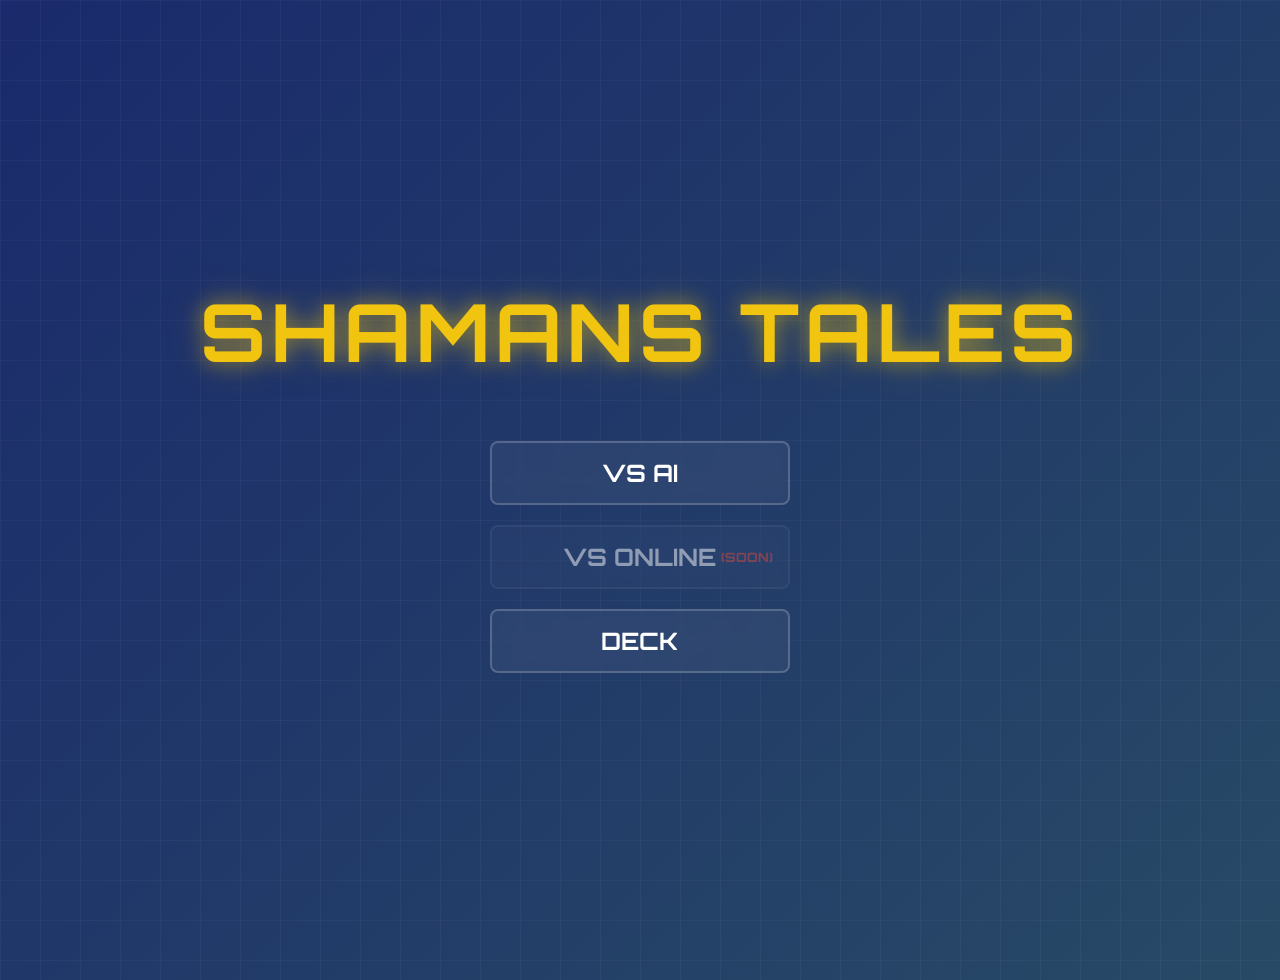
==== commit 2bc5ff8a: "checkpoint" ====
--- a/index.html
+++ b/index.html
@@ -8,11 +8,12 @@
     <link href="https://fonts.googleapis.com/css2?family=Orbitron:wght@900&display=swap" rel="stylesheet">
     <link rel="stylesheet" href="css/style.css">
     <link rel="stylesheet" href="css/animations.css">
+    <link rel="stylesheet" href="css/menu.css">
 </head>
 
 <body>
     <!-- Pre-Game Loading Screen -->
-    <div id="loading-screen">
+    <div id="loading-screen" style="display: none;">
         <div class="loading-panel">
             <h1 id="loading-title">Summoning Assets...</h1>
             <div id="loading-progress-container">
@@ -22,7 +23,17 @@
         </div>
     </div>
 
-    <div id="game-container">
+    <!-- Main Menu -->
+    <div id="main-menu" class="menu-container">
+        <h1 class="game-title">Shamans Tales</h1>
+        <div class="menu-buttons">
+            <button id="btn-vs-ai" class="menu-btn">Vs AI</button>
+            <button id="btn-vs-online" class="menu-btn disabled-btn">Vs Online <span class="coming-soon">(Soon)</span></button>
+            <button id="btn-deck" class="menu-btn">Deck</button>
+        </div>
+    </div>
+
+    <div id="game-container" style="display: none;">
         <!-- Opponent Zone (Top) -->
         <div id="opponent-zone" class="player-zone thin-zone">
             <span class="ai-stat-inline"><strong>Norse AI</strong></span>
--- a/css/menu.css
+++ b/css/menu.css
@@ -0,0 +1,71 @@
+/* css/menu.css */
+.menu-container {
+    position: fixed;
+    top: 0;
+    left: 0;
+    width: 100vw;
+    height: 100vh;
+    display: flex;
+    flex-direction: column;
+    justify-content: center;
+    align-items: center;
+    background: transparent;
+    z-index: 100; /* above game, below loading screen */
+    transition: opacity 0.3s ease;
+}
+
+.game-title {
+    font-family: 'Orbitron', sans-serif;
+    font-size: 5rem;
+    color: #f1c40f;
+    text-transform: uppercase;
+    text-shadow: 0 0 20px rgba(241, 196, 15, 0.5), 0 0 40px rgba(241, 196, 15, 0.3);
+    margin-bottom: 60px;
+    letter-spacing: 5px;
+    text-align: center;
+}
+
+.menu-buttons {
+    display: flex;
+    flex-direction: column;
+    gap: 20px;
+    width: 300px;
+}
+
+.menu-btn {
+    font-family: 'Orbitron', sans-serif;
+    font-size: 1.5rem;
+    color: #fff;
+    background: rgba(255, 255, 255, 0.05);
+    border: 2px solid rgba(255, 255, 255, 0.2);
+    padding: 15px 30px;
+    border-radius: 8px;
+    cursor: pointer;
+    backdrop-filter: blur(5px);
+    transition: all 0.3s ease;
+    text-transform: uppercase;
+    position: relative;
+    overflow: hidden;
+}
+
+.menu-btn:hover:not(.disabled-btn) {
+    background: rgba(241, 196, 15, 0.2);
+    border-color: #f1c40f;
+    box-shadow: 0 0 20px rgba(241, 196, 15, 0.4);
+    transform: scale(1.05);
+}
+
+.menu-btn.disabled-btn {
+    opacity: 0.5;
+    cursor: not-allowed;
+    border-color: rgba(255, 255, 255, 0.1);
+}
+
+.coming-soon {
+    font-size: 0.8rem;
+    color: #e74c3c;
+    position: absolute;
+    right: 15px;
+    top: 50%;
+    transform: translateY(-50%);
+}
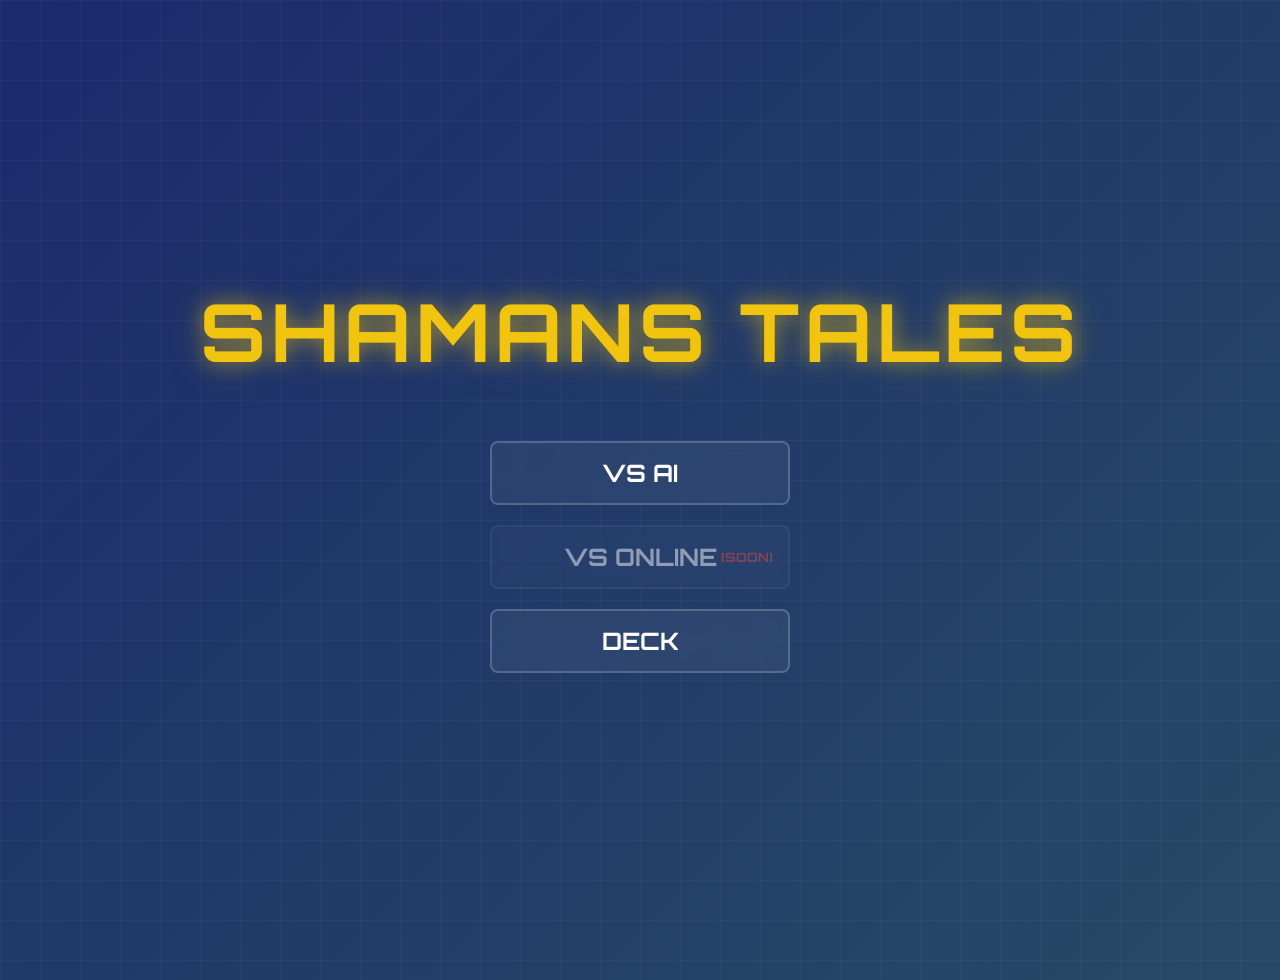
==== commit 5a7e534b: "chore: tide-up" ====
--- a/index.html
+++ b/index.html
@@ -135,7 +135,7 @@
         <button id="btn-am-cancel" class="am-btn am-cancel">❌ Cancel</button>
     </div>
 
-    <script src="src/AudioManager.js"></script>
+    <script src="src/audio-manager.js"></script>
     <script type="module" src="src/main.js"></script>
 </body>
 
--- a/css/style.css
+++ b/css/style.css
@@ -1296,8 +1296,8 @@
 .inspect-scale.full-art-class-container { top: clamp(10px, 5cqw, 15px); right: clamp(10px, 5cqw, 15px); }
 .inspect-scale .full-art-class-icon { width: clamp(30px, 15cqw, 45px); height: clamp(30px, 15cqw, 45px); filter: drop-shadow(0 4px 6px rgba(0,0,0,0.8)); }
 
-.inspect-scale.full-art-bottom-info-container { bottom: clamp(10px, 6.6cqw, 20px); left: clamp(10px, 6.6cqw, 20px); right: clamp(10px, 6.6cqw, 20px); justify-content: space-between; align-items: center; }
-.inspect-scale .full-art-name-and-desc { display: block; flex: 1; padding-right: 15px; min-width: 0; }
+.inspect-scale.full-art-bottom-info-container { bottom: clamp(10px, 6.6cqw, 20px); left: clamp(10px, 6.6cqw, 20px); right: clamp(10px, 6.6cqw, 20px); justify-content: space-between; align-items: flex-end; }
+.inspect-scale .full-art-name-and-desc { display: block; flex: 1; padding-right: 15px; min-width: 0; word-wrap: break-word; overflow-wrap: break-word; hyphens: auto; }
 
 .inspect-scale .full-art-card-name {
     font-size: clamp(16px, 8cqw, 24px); font-weight: 800; margin: 0 0 5px 0; letter-spacing: 1px; text-transform: uppercase; text-shadow: 0 2px 5px rgba(0,0,0,0.9); color: #f1c40f;
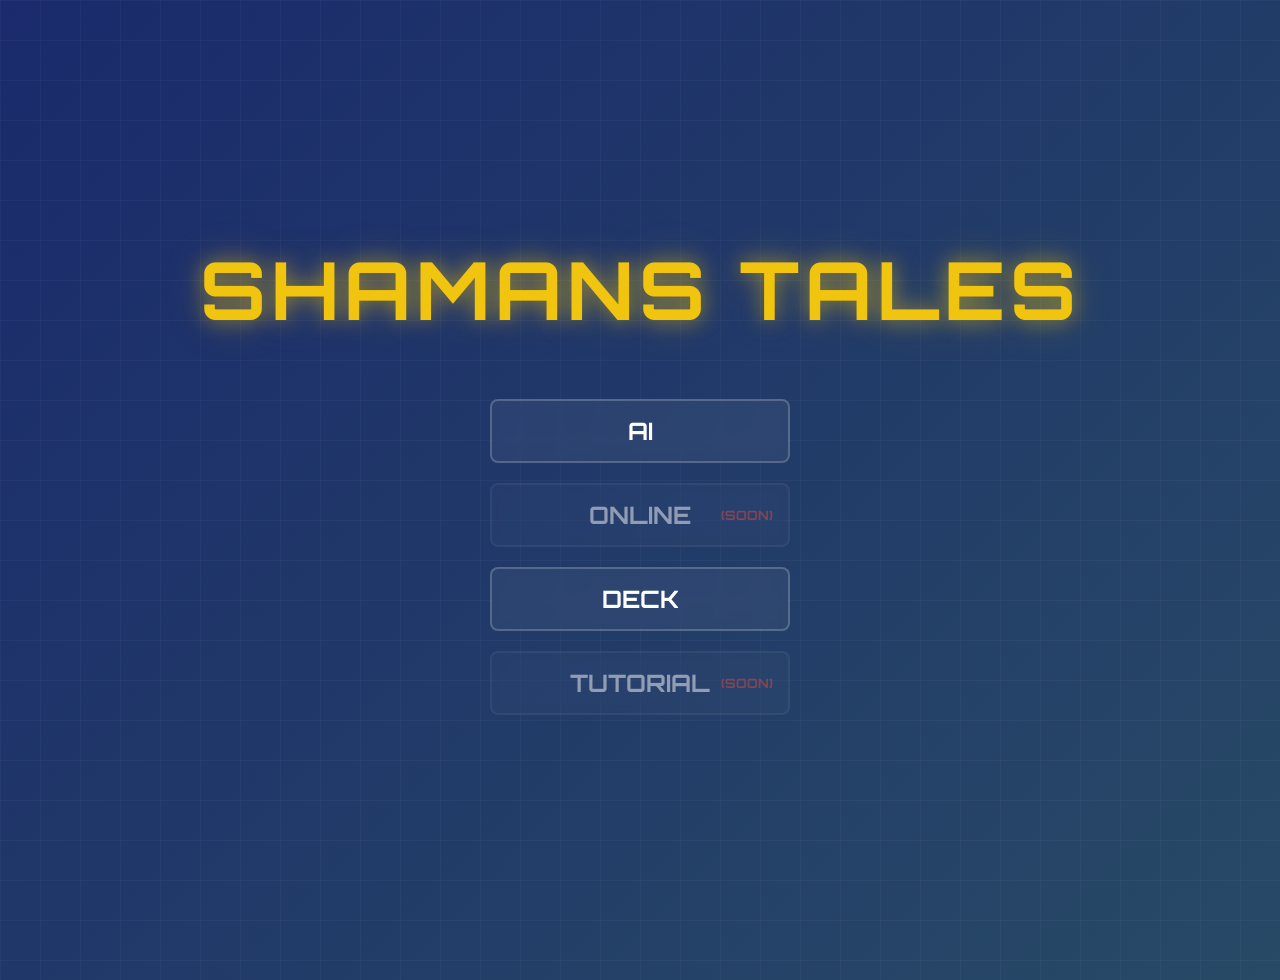
==== commit 5622dc68: "chore: visual improvements" ====
--- a/index.html
+++ b/index.html
@@ -4,7 +4,7 @@
 <head>
     <meta charset="UTF-8">
     <meta name="viewport" content="width=device-width, initial-scale=1.0">
-    <title>Chess-Card Prototype</title>
+    <title>Shamans Tales - Main Menu</title>
     <link href="https://fonts.googleapis.com/css2?family=Orbitron:wght@900&display=swap" rel="stylesheet">
     <link rel="stylesheet" href="css/style.css">
     <link rel="stylesheet" href="css/animations.css">
@@ -12,130 +12,17 @@
 </head>
 
 <body>
-    <!-- Pre-Game Loading Screen -->
-    <div id="loading-screen" style="display: none;">
-        <div class="loading-panel">
-            <h1 id="loading-title">Summoning Assets...</h1>
-            <div id="loading-progress-container">
-                <div id="loading-progress-bar"></div>
-            </div>
-            <p id="loading-text">Loading game data...</p>
-        </div>
-    </div>
-
     <!-- Main Menu -->
     <div id="main-menu" class="menu-container">
         <h1 class="game-title">Shamans Tales</h1>
         <div class="menu-buttons">
-            <button id="btn-vs-ai" class="menu-btn">Vs AI</button>
-            <button id="btn-vs-online" class="menu-btn disabled-btn">Vs Online <span class="coming-soon">(Soon)</span></button>
+            <button id="btn-vs-ai" class="menu-btn">AI</button>
+            <button id="btn-vs-online" class="menu-btn disabled-btn">Online<span class="coming-soon">(Soon)</span></button>
             <button id="btn-deck" class="menu-btn">Deck</button>
+            <button id="btn-tuttorial" class="menu-btn disabled-btn">Tutorial<span class="coming-soon">(Soon)</span></button>
         </div>
     </div>
 
-    <div id="game-container" style="display: none;">
-        <!-- Opponent Zone (Top) -->
-        <div id="opponent-zone" class="player-zone thin-zone">
-            <span class="ai-stat-inline"><strong>Norse AI</strong></span>
-            <span class="stat-scoreboard enemy-score">Inf: <span id="ai-influence">0</span></span>
-            <span class="ai-stat-inline">Deck: <span id="ai-deck-count">16</span></span>
-            <span class="ai-stat-inline">Hand: <span id="ai-hand-count">0</span></span>
-        </div>
-
-        <!-- The Battlefield (Middle) -->
-        <div id="board-container">
-            <div id="board"></div>
-        </div>
-
-        <!-- Player Zone (Bottom) -->
-        <div id="player-zone-container" class="player-zone-container">
-            <div class="player-zone thin-zone">
-                <span class="ai-stat-inline"><strong>Player (Greek)</strong></span>
-                <span class="stat-scoreboard friendly-score">Inf: <span id="player-influence">0</span></span>
-                <span class="ai-stat-inline">Deck: <span id="player-deck-count">16</span></span>
-                <span class="ai-stat-inline">Hand: <span id="player-hand-count">0</span></span>
-            </div>
-            <div id="player-hand" class="hand"></div>
-        </div>
-
-        <!-- Action & Turn Controls -->
-        <div id="controls">
-            <h2 id="turn-indicator">Turn: Player</h2>
-            <div style="display: flex; gap: 10px; align-items: center;">
-                <button id="btn-mute" title="Toggle Sound">🔊</button>
-                <button id="btn-end-turn">End Turn</button>
-            </div>
-
-            <div id="action-log">Game Started...</div>
-        </div>
-    </div>
-
-    <!-- Game Over Screen -->
-    <div id="game-over-screen">
-        <div class="game-over-panel">
-            <h1 id="go-title">Game Over</h1>
-            <div class="score-board">
-                <div class="score-box" id="go-p1-score">
-                    Player (Greek)<br><span id="go-p1-inf">0</span>
-                </div>
-                <div class="score-box" id="go-p2-score">
-                    AI (Norse)<br><span id="go-p2-inf">0</span>
-                </div>
-            </div>
-            <div class="game-over-buttons">
-                <button id="btn-restart" onclick="location.reload()">Play Again</button>
-                <button id="btn-download-log" onclick="downloadJSONLog()">Download Log</button>
-            </div>
-        </div>
-    </div>
-    <!-- Inspect Modal -->
-    <div id="inspect-modal" class="modal-hidden">
-        <div id="inspect-overlay" onclick="closeInspectModal()"></div>
-        <div id="inspect-card" class="premium-card-25d friendly" style="padding:0;">
-            <!-- Main Edge-to-Edge Art -->
-            <img id="inspect-art-img" class="full-art-image" src="" alt="Card Artwork">
-            <div class="full-art-gradient-top"></div>
-            <div class="full-art-gradient-bottom"></div>
-
-            <!-- Top Left: Cost -->
-            <div class="full-art-cost-container inspect-scale">
-                <img class="full-art-cost-icon" src="assets/icons/UI/Mechanics/cost_emblem.png" alt="Cost Icon">
-                <span class="full-art-cost-value" id="inspect-cost"></span>
-            </div>
-
-            <!-- Top Right: Class -->
-            <div class="full-art-class-container inspect-scale">
-                <div style="position: relative;">
-                    <img class="full-art-class-icon" id="inspect-class-icon-img" src="" alt="Class">
-                    <div class="full-art-amp-value" id="inspect-class-amp"></div>
-                </div>
-            </div>
-
-            <!-- Bottom: Title, Desc, and Influence -->
-            <div class="full-art-bottom-info-container inspect-scale">
-                <div class="full-art-name-and-desc">
-                    <h1 class="full-art-card-name" id="inspect-title"></h1>
-                    <p class="full-art-card-type-text" id="inspect-card-type"></p>
-                    <p class="full-art-card-desc" id="inspect-desc"></p>
-                </div>
-                
-                <div class="full-art-influence-container">
-                    <span class="full-art-influence-value-large" id="inspect-influence"></span>
-                </div>
-            </div>
-        </div>
-    </div>
-
-    <!-- Action Menu (Context Menu for Ready Cards) -->
-    <div id="action-menu" class="hidden">
-        <button id="btn-am-attack" class="am-btn">⚔️ Attack</button>
-        <button id="btn-am-ability" class="am-btn hidden">✨ Use Ability</button>
-        <button id="btn-am-recall" class="am-btn">🔙 Recall</button>
-        <div class="am-divider"></div>
-        <button id="btn-am-cancel" class="am-btn am-cancel">❌ Cancel</button>
-    </div>
-
-    <script src="src/audio-manager.js"></script>
     <script type="module" src="src/main.js"></script>
 </body>
 
--- a/css/style.css
+++ b/css/style.css
@@ -402,9 +402,29 @@
 
 #btn-end-turn {
     flex: 0 0 auto;
-    /* Tells the button to stay exactly its natural size */
     margin: 0 20px;
-    /* Gives a little breathing room around the button */
+    background: linear-gradient(135deg, rgba(155, 89, 182, 0.8), rgba(142, 68, 173, 0.8));
+    border: 1px solid rgba(255, 255, 255, 0.2);
+    box-shadow: 0 4px 15px rgba(155, 89, 182, 0.4), inset 0 1px 0 rgba(255,255,255,0.2);
+    border-radius: 20px;
+    padding: 6px 24px;
+    font-weight: bold;
+    color: white;
+    letter-spacing: 1px;
+    text-shadow: 0 2px 4px rgba(0,0,0,0.5);
+    transition: all 0.3s ease;
+    cursor: pointer;
+}
+
+#btn-end-turn:hover {
+    background: linear-gradient(135deg, rgba(175, 109, 202, 0.9), rgba(162, 88, 193, 0.9));
+    box-shadow: 0 6px 20px rgba(155, 89, 182, 0.6), inset 0 1px 0 rgba(255,255,255,0.4);
+    transform: translateY(-2px);
+}
+
+#btn-end-turn:active {
+    transform: translateY(1px);
+    box-shadow: 0 2px 10px rgba(155, 89, 182, 0.4);
 }
 
 #action-log {
@@ -435,8 +455,7 @@
     background-color: #2980b9;
 }
 
-/* Premium Mute Button */
-#btn-mute {
+#btn-mute, #btn-surrender {
     background: rgba(0, 0, 0, 0.4) !important;
     border: 1px solid rgba(255, 255, 255, 0.1) !important;
     border-radius: 50% !important;
@@ -449,12 +468,21 @@
     font-size: 1.1em;
     transition: all 0.2s ease;
     box-shadow: inset 0 0 10px rgba(0,0,0,0.5);
+    cursor: pointer;
+    color: white;
 }
 
 #btn-mute:hover {
     background: rgba(0, 243, 255, 0.15) !important;
     border-color: rgba(0, 243, 255, 0.5) !important;
     box-shadow: 0 0 10px rgba(0, 243, 255, 0.3), inset 0 0 10px rgba(0, 243, 255, 0.2);
+    transform: scale(1.1);
+}
+
+#btn-surrender:hover {
+    background: rgba(255, 71, 87, 0.15) !important;
+    border-color: rgba(255, 71, 87, 0.5) !important;
+    box-shadow: 0 0 10px rgba(255, 71, 87, 0.3), inset 0 0 10px rgba(255, 71, 87, 0.2);
     transform: scale(1.1);
 }
 
@@ -568,8 +596,8 @@
     /* Fade out to show it's being discarded */
 }
 
-/* Game Over Overlay */
-#game-over-screen {
+/* Game Over & Surrender Overlays */
+#game-over-screen, #surrender-modal {
     position: absolute;
     top: 0; left: 0; width: 100vw; height: 100vh;
     background: rgba(10, 20, 30, 0.85); /* Deep navy tint */
@@ -598,13 +626,20 @@
     animation-delay: 0.1s;
 }
 
-#go-title {
+#go-title, #surrender-title {
     font-size: 3.5em;
     margin: 0 0 10px 0;
     color: #f1c40f;
     text-transform: uppercase;
     letter-spacing: 5px;
     text-shadow: 0 0 20px rgba(241, 196, 15, 0.6), 0 5px 10px rgba(0, 0, 0, 0.8);
+}
+
+#surrender-desc {
+    font-size: 1.5em;
+    color: #bdc3c7;
+    margin: 10px 0 30px 0;
+    letter-spacing: 2px;
 }
 
 .score-board {
@@ -668,7 +703,7 @@
     margin-top: 10px;
 }
 
-#btn-restart, #btn-download-log {
+#btn-restart, #btn-main-menu, #btn-download-log, #btn-surrender-yes, #btn-surrender-no {
     padding: 15px 30px;
     font-size: 1.1em;
     font-weight: bold;
@@ -682,21 +717,21 @@
     transition: all 0.2s ease;
 }
 
-#btn-restart {
+#btn-restart, #btn-main-menu, #btn-surrender-yes {
     background: linear-gradient(135deg, #3498db, #2980b9);
 }
 
-#btn-download-log {
+#btn-download-log, #btn-surrender-no {
     background: linear-gradient(135deg, #9b59b6, #8e44ad);
 }
 
-#btn-restart:hover, #btn-download-log:hover {
+#btn-restart:hover, #btn-main-menu:hover, #btn-download-log:hover, #btn-surrender-yes:hover, #btn-surrender-no:hover {
     transform: translateY(-3px);
     filter: brightness(1.15);
     box-shadow: 0 15px 25px rgba(0,0,0,0.7), inset 0 2px 0 rgba(255,255,255,0.4);
 }
 
-#btn-restart:active, #btn-download-log:active {
+#btn-restart:active, #btn-main-menu:active, #btn-download-log:active, #btn-surrender-yes:active, #btn-surrender-no:active {
     transform: translateY(2px);
     box-shadow: 0 5px 10px rgba(0,0,0,0.5);
 }
@@ -1194,6 +1229,11 @@
     object-position: top center;
     z-index: 1;
     border-radius: inherit;
+    background-color: black;
+}
+
+.glitch-reveal {
+    animation: glitchReveal 0.4s cubic-bezier(0.25, 0.46, 0.45, 0.94) forwards;
 }
 
 .full-art-gradient-top {
@@ -1471,3 +1511,5 @@
     font-size: 0.9em;
     margin: 0;
 }
+
+
--- a/css/animations.css
+++ b/css/animations.css
@@ -314,3 +314,37 @@
     animation: gradientBG 6s ease infinite !important; /* Slightly slower and less aggressive */
 }
 
+/* --- Smooth Glitch Reveal --- */
+@keyframes glitchReveal {
+    0% {
+        clip-path: inset(0 0 100% 0);
+        filter: contrast(120%) brightness(110%) hue-rotate(15deg);
+        transform: translate(-1px, 1px);
+    }
+    20% {
+        clip-path: inset(0 0 80% 0);
+        filter: contrast(110%) brightness(105%) hue-rotate(-10deg);
+        transform: translate(1px, -1px);
+    }
+    40% {
+        clip-path: inset(0 0 60% 0);
+        filter: contrast(130%) hue-rotate(5deg);
+        transform: translate(-1px, 1px);
+    }
+    60% {
+        clip-path: inset(0 0 40% 0);
+        filter: brightness(115%);
+        transform: translate(1px, -1px);
+    }
+    80% {
+        clip-path: inset(0 0 20% 0);
+        filter: contrast(110%);
+        transform: translate(0px, 1px);
+    }
+    100% {
+        clip-path: inset(0 0 0 0);
+        filter: none;
+        transform: translate(0, 0);
+    }
+}
+
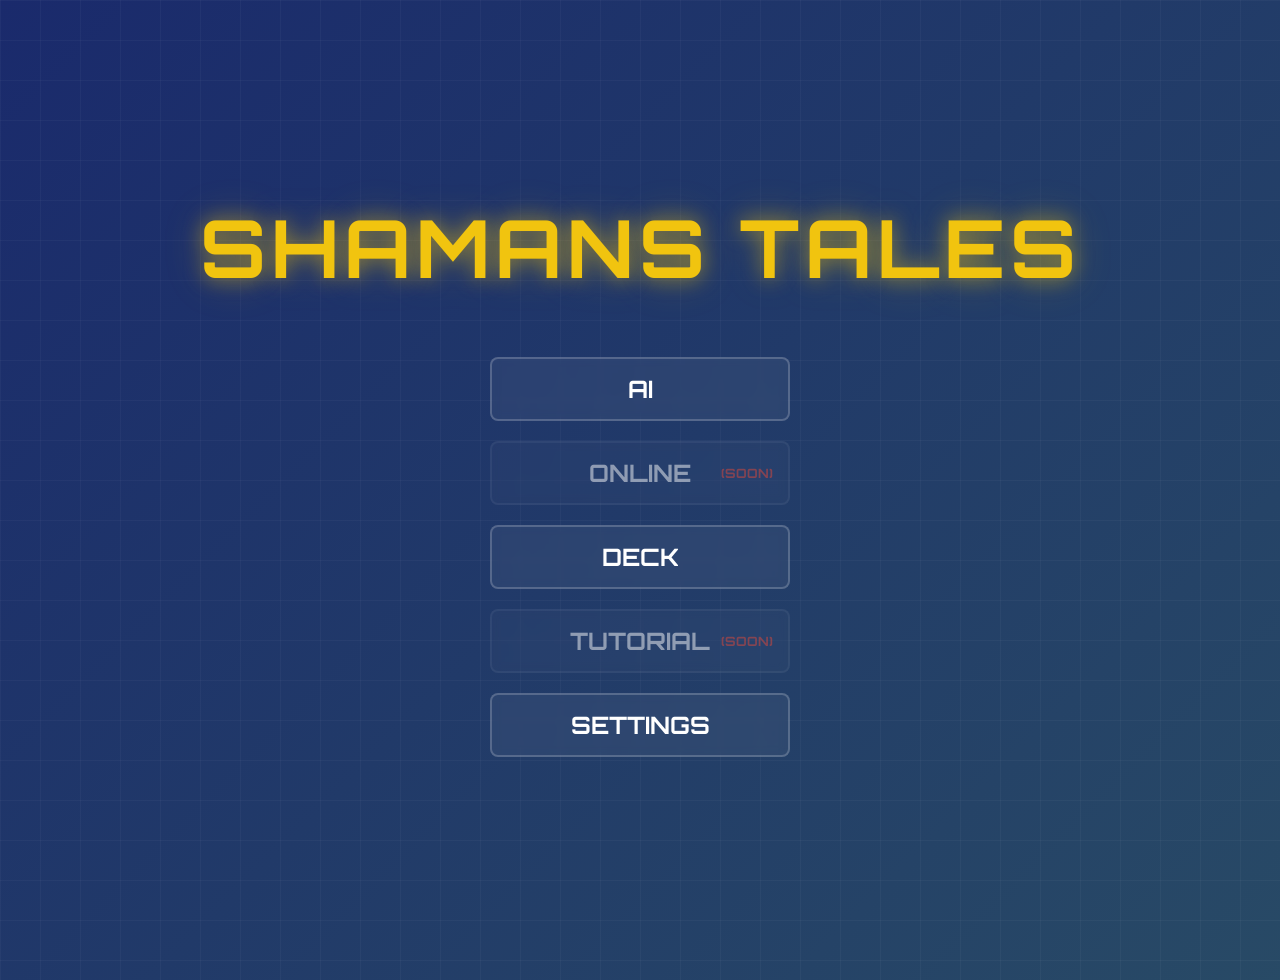
==== commit 0c167a0e: "feat: Introduce SettingsManager, centralize config, and improve UI interactions - Added new Settings" ====
--- a/index.html
+++ b/index.html
@@ -20,6 +20,137 @@
             <button id="btn-vs-online" class="menu-btn disabled-btn">Online<span class="coming-soon">(Soon)</span></button>
             <button id="btn-deck" class="menu-btn">Deck</button>
             <button id="btn-tuttorial" class="menu-btn disabled-btn">Tutorial<span class="coming-soon">(Soon)</span></button>
+            <button id="btn-settings" class="menu-btn">Settings</button>
+        </div>
+    </div>
+
+    <!-- Match Setup Modal -->
+    <div id="setup-modal" class="modal-hidden">
+        <div class="setup-panel">
+            <h2>Match Setup</h2>
+            <div class="faction-selectors">
+                <div class="selector-group">
+                    <label for="player-faction">Your Faction:</label>
+                    <select id="player-faction">
+                        <option value="Greek">Greek</option>
+                        <option value="Norse">Norse</option>
+                    </select>
+                </div>
+                <div class="selector-group">
+                    <label for="ai-faction">AI Faction:</label>
+                    <select id="ai-faction">
+                        <option value="Norse">Norse</option>
+                        <option value="Greek">Greek</option>
+                    </select>
+                </div>
+            </div>
+            <div class="setup-buttons">
+                <button id="btn-setup-back" class="menu-btn small">Back</button>
+                <button id="btn-setup-next" class="menu-btn small">Continue</button>
+            </div>
+        </div>
+    </div>
+
+    <!-- RPS Modal -->
+    <div id="rps-modal" class="modal-hidden">
+        <div class="rps-panel">
+            <h2 id="rps-title">Who Goes First?</h2>
+            <p id="rps-subtitle">Play Rock, Paper, Scissors</p>
+            
+            <div id="rps-selection-area">
+                <button class="rps-btn" data-choice="rock">✊</button>
+                <button class="rps-btn" data-choice="paper">✋</button>
+                <button class="rps-btn" data-choice="scissors">✌️</button>
+            </div>
+
+            <div id="rps-result-area" class="hidden">
+                <div class="rps-hands">
+                    <div class="rps-hand">
+                        <span class="rps-label">You</span>
+                        <div id="rps-player-choice" class="rps-icon">✊</div>
+                    </div>
+                    <div class="rps-vs">VS</div>
+                    <div class="rps-hand">
+                        <span class="rps-label">AI</span>
+                        <div id="rps-ai-choice" class="rps-icon">✌️</div>
+                    </div>
+                </div>
+                <h3 id="rps-winner-text">You Win!</h3>
+                <button id="btn-rps-retry" class="menu-btn small hidden">Play Again</button>
+                <button id="btn-rps-continue" class="menu-btn small hidden">Start Game</button>
+                <button id="btn-rps-cancel" class="menu-btn small">Cancel</button>
+            </div>
+        </div>
+    </div>
+
+    <!-- Play First Modal -->
+    <div id="play-first-modal" class="modal-hidden">
+        <div class="rps-panel">
+            <h2>You Won!</h2>
+            <p>Do you want to play first?</p>
+            <div class="setup-buttons">
+                <button id="btn-play-first" class="menu-btn small">Yes</button>
+                <button id="btn-play-second" class="menu-btn small">No</button>
+            </div>
+        </div>
+    </div>
+
+    <!-- Settings Modal -->
+    <div id="settings-modal" class="modal-hidden">
+        <div class="setup-panel settings-panel">
+            <h2>Settings</h2>
+            
+            <div class="settings-section">
+                <h3>Audio Preferences</h3>
+                <div class="setting-row">
+                    <label for="set-master-vol">Master Volume:</label>
+                    <input type="range" id="set-master-vol" min="0" max="100" value="100">
+                </div>
+                <div class="setting-row">
+                    <label for="set-bgm-vol">Music Volume:</label>
+                    <input type="range" id="set-bgm-vol" min="0" max="100" value="100">
+                </div>
+                <div class="setting-row">
+                    <label for="set-sfx-vol">SFX Volume:</label>
+                    <input type="range" id="set-sfx-vol" min="0" max="100" value="100">
+                </div>
+                <div class="setting-row">
+                    <label for="set-mute">Mute All:</label>
+                    <input type="checkbox" id="set-mute">
+                </div>
+            </div>
+
+            <div class="settings-section">
+                <h3>Gameplay Preferences</h3>
+                <div class="setting-row">
+                    <label for="set-gfx-quality">Graphics Quality:</label>
+                    <select id="set-gfx-quality">
+                        <option value="hq">High</option>
+                        <option value="lq">Low</option>
+                    </select>
+                </div>
+                <div class="setting-row">
+                    <label for="set-fast-mode">Fast Animations:</label>
+                    <input type="checkbox" id="set-fast-mode">
+                </div>
+                <div class="setting-row">
+                    <label for="set-bg-anim">Animated Backgrounds:</label>
+                    <input type="checkbox" id="set-bg-anim" checked>
+                </div>
+                <div class="setting-row">
+                    <label for="set-screen-shake">Screen Shake:</label>
+                    <input type="checkbox" id="set-screen-shake" checked>
+                </div>
+                <div class="setting-row">
+                    <label for="set-holograms">Card Holograms:</label>
+                    <input type="checkbox" id="set-holograms" checked>
+                </div>
+            </div>
+
+            <div class="setup-buttons">
+                <button id="btn-settings-cancel" class="menu-btn small">Cancel</button>
+                <button id="btn-settings-save" class="menu-btn small">Save</button>
+            </div>
         </div>
     </div>
 
--- a/css/style.css
+++ b/css/style.css
@@ -455,7 +455,7 @@
     background-color: #2980b9;
 }
 
-#btn-mute, #btn-surrender {
+#btn-surrender {
     background: rgba(0, 0, 0, 0.4) !important;
     border: 1px solid rgba(255, 255, 255, 0.1) !important;
     border-radius: 50% !important;
@@ -472,17 +472,10 @@
     color: white;
 }
 
-#btn-mute:hover {
-    background: rgba(0, 243, 255, 0.15) !important;
-    border-color: rgba(0, 243, 255, 0.5) !important;
-    box-shadow: 0 0 10px rgba(0, 243, 255, 0.3), inset 0 0 10px rgba(0, 243, 255, 0.2);
-    transform: scale(1.1);
-}
-
 #btn-surrender:hover {
-    background: rgba(255, 71, 87, 0.15) !important;
-    border-color: rgba(255, 71, 87, 0.5) !important;
-    box-shadow: 0 0 10px rgba(255, 71, 87, 0.3), inset 0 0 10px rgba(255, 71, 87, 0.2);
+    background: rgba(255, 50, 50, 0.2) !important;
+    border-color: rgba(255, 50, 50, 0.6) !important;
+    box-shadow: 0 0 10px rgba(255, 50, 50, 0.4), inset 0 0 10px rgba(255, 50, 50, 0.2);
     transform: scale(1.1);
 }
 
@@ -664,7 +657,7 @@
     letter-spacing: 1px;
 }
 
-.score-box span {
+#go-p1-inf, #go-p2-inf {
     display: block;
     font-size: 3.5em; /* Massive numbers */
     font-weight: 900;
@@ -681,7 +674,7 @@
     color: #2ecc71;
     transform: scale(1.05); /* Make winner slightly larger */
 }
-.score-box.winner span {
+.score-box.winner #go-p1-inf, .score-box.winner #go-p2-inf {
     color: #2ecc71;
     text-shadow: 0 0 20px rgba(46, 204, 113, 0.6);
 }
@@ -692,7 +685,7 @@
     background: rgba(231, 76, 60, 0.05);
     opacity: 0.8;
 }
-.score-box.loser span {
+.score-box.loser #go-p1-inf, .score-box.loser #go-p2-inf {
     color: #e74c3c;
 }
 
--- a/css/animations.css
+++ b/css/animations.css
@@ -1,6 +1,15 @@
 /* =========================================
    ANIMATIONS & VFX
 ========================================= */
+
+body.no-bg-anim {
+    animation: none !important;
+    background-position: 50% 50% !important;
+}
+
+body.no-bg-anim::before {
+    animation: none !important;
+}
 
 @keyframes gridMove {
     0% { transform: translate(0px, 0px); }
--- a/css/menu.css
+++ b/css/menu.css
@@ -69,3 +69,391 @@
     top: 50%;
     transform: translateY(-50%);
 }
+
+/* Modals */
+.modal-hidden {
+    display: none !important;
+}
+
+.hidden {
+    display: none !important;
+}
+
+#setup-modal, #rps-modal, #play-first-modal, #settings-modal {
+    position: fixed;
+    top: 0;
+    left: 0;
+    width: 100vw;
+    height: 100vh;
+    background: rgba(10, 20, 30, 0.85);
+    display: flex;
+    justify-content: center;
+    align-items: center;
+    z-index: 200;
+    backdrop-filter: blur(8px);
+}
+
+.setup-panel, .rps-panel {
+    background: linear-gradient(135deg, rgba(255, 255, 255, 0.05), rgba(0, 243, 255, 0.05));
+    border: 2px solid rgba(0, 243, 255, 0.3);
+    box-shadow: 0 30px 60px rgba(0,0,0,0.8), inset 0 0 30px rgba(0, 243, 255, 0.1);
+    backdrop-filter: blur(25px);
+    border-radius: 20px;
+    padding: 40px 60px;
+    text-align: center;
+    color: white;
+    font-family: sans-serif;
+    min-width: 400px;
+}
+
+.setup-panel h2, .rps-panel h2 {
+    color: #f1c40f;
+    margin-bottom: 30px;
+    text-transform: uppercase;
+    letter-spacing: 5px;
+    font-family: 'Cinzel', serif;
+    font-size: 2.5rem;
+    text-shadow: 0 0 20px rgba(241, 196, 15, 0.6), 0 5px 10px rgba(0, 0, 0, 0.8);
+}
+
+.faction-selectors {
+    display: flex;
+    flex-direction: column;
+    gap: 20px;
+    margin-bottom: 30px;
+}
+
+.selector-group {
+    display: flex;
+    justify-content: space-between;
+    align-items: center;
+    background: rgba(0, 0, 0, 0.4);
+    padding: 15px 20px;
+    border-radius: 10px;
+    border: 1px solid rgba(255,255,255,0.1);
+    box-shadow: inset 0 5px 15px rgba(0,0,0,0.6);
+}
+
+.selector-group label {
+    font-size: 1.2rem;
+    color: #bdc3c7;
+    font-weight: bold;
+    text-transform: uppercase;
+    letter-spacing: 1px;
+}
+
+.selector-group select {
+    background: rgba(0, 0, 0, 0.6);
+    color: #0fa;
+    border: 1px solid rgba(0, 243, 255, 0.5);
+    padding: 10px 20px;
+    font-size: 1.1rem;
+    font-family: sans-serif;
+    font-weight: bold;
+    border-radius: 8px;
+    outline: none;
+    cursor: pointer;
+    box-shadow: inset 0 0 10px rgba(0, 243, 255, 0.1);
+    transition: all 0.3s ease;
+}
+
+.selector-group select:hover {
+    border-color: rgba(0, 243, 255, 0.8);
+    box-shadow: 0 0 15px rgba(0, 243, 255, 0.3), inset 0 0 10px rgba(0, 243, 255, 0.2);
+}
+
+.setup-buttons, #rps-first-choice {
+    display: flex;
+    justify-content: center;
+    gap: 20px;
+    margin-top: 10px;
+}
+
+.menu-btn.small {
+    padding: 12px 24px;
+    font-size: 1.1rem;
+    background: linear-gradient(135deg, #3498db, #2980b9);
+    border: none;
+    box-shadow: 0 10px 20px rgba(0,0,0,0.5), inset 0 2px 0 rgba(255,255,255,0.2);
+    border-radius: 8px;
+    font-weight: bold;
+    font-family: sans-serif;
+}
+
+.menu-btn.small:hover {
+    transform: translateY(-3px);
+    filter: brightness(1.15);
+    box-shadow: 0 15px 25px rgba(0,0,0,0.7), inset 0 2px 0 rgba(255,255,255,0.4);
+    border: none;
+}
+
+#rps-subtitle {
+    color: #bdc3c7;
+    margin-bottom: 30px;
+    font-size: 1.2rem;
+    letter-spacing: 1px;
+}
+
+#rps-selection-area {
+    display: flex;
+    justify-content: center;
+    gap: 20px;
+}
+
+.rps-btn {
+    font-size: 3rem;
+    background: rgba(255, 255, 255, 0.05);
+    border: 1px solid rgba(255, 255, 255, 0.2);
+    border-radius: 50%;
+    width: 80px;
+    height: 80px;
+    cursor: pointer;
+    transition: all 0.3s ease;
+    display: flex;
+    justify-content: center;
+    align-items: center;
+    box-shadow: 0 10px 20px rgba(0,0,0,0.5), inset 0 2px 0 rgba(255,255,255,0.2);
+    backdrop-filter: blur(10px);
+}
+
+.rps-btn:hover {
+    background: rgba(0, 243, 255, 0.15);
+    border-color: rgba(0, 243, 255, 0.5);
+    transform: scale(1.1) translateY(-5px);
+    box-shadow: 0 15px 25px rgba(0,0,0,0.7), 0 0 20px rgba(0, 243, 255, 0.4);
+}
+
+.rps-hands {
+    display: flex;
+    justify-content: center;
+    align-items: center;
+    gap: 30px;
+    margin-bottom: 20px;
+}
+
+.rps-hand {
+    display: flex;
+    flex-direction: column;
+    align-items: center;
+}
+
+.rps-label {
+    color: #bdc3c7;
+    margin-bottom: 10px;
+    font-size: 1.2rem;
+    font-weight: bold;
+    text-transform: uppercase;
+}
+
+.rps-icon {
+    font-size: 4rem;
+    background: rgba(0,0,0,0.5);
+    padding: 20px;
+    border-radius: 15px;
+    border: 2px solid rgba(0, 243, 255, 0.5);
+    box-shadow: inset 0 5px 15px rgba(0,0,0,0.6), 0 0 20px rgba(0, 243, 255, 0.2);
+}
+
+.rps-vs {
+    font-size: 2rem;
+    font-weight: bold;
+    color: #e74c3c;
+    text-shadow: 0 0 15px rgba(231, 76, 60, 0.6);
+}
+
+#rps-winner-text {
+    font-size: 2.5rem;
+    margin-bottom: 20px;
+    color: #fff;
+    font-family: 'Cinzel', serif;
+    text-shadow: 0 0 20px rgba(0, 243, 255, 0.8);
+}
+
+/* --- Settings Modal Styling --- */
+
+.settings-panel {
+    max-width: 600px;
+}
+
+.settings-section {
+    margin-bottom: 25px;
+    background: rgba(255, 255, 255, 0.05);
+    border: 1px solid rgba(0, 243, 255, 0.3);
+    border-radius: 12px;
+    padding: 20px;
+    box-shadow: inset 0 0 15px rgba(0, 243, 255, 0.05);
+    text-align: left;
+}
+
+.settings-section h3 {
+    font-family: 'Orbitron', sans-serif;
+    color: #00f3ff;
+    font-size: 1.1rem;
+    margin-top: 0;
+    margin-bottom: 20px;
+    text-transform: uppercase;
+    letter-spacing: 2px;
+    border-bottom: 1px solid rgba(0, 243, 255, 0.3);
+    padding-bottom: 10px;
+    text-shadow: 0 0 10px rgba(0, 243, 255, 0.5);
+}
+
+.setting-row {
+    display: flex;
+    justify-content: space-between;
+    align-items: center;
+    margin-bottom: 15px;
+}
+
+.setting-row:last-child {
+    margin-bottom: 0;
+}
+
+.setting-row label {
+    font-family: 'Orbitron', sans-serif;
+    color: #fff;
+    font-size: 0.95rem;
+    letter-spacing: 1px;
+    text-shadow: 0 1px 2px rgba(0,0,0,0.8);
+}
+
+/* Custom Range Slider */
+.setting-row input[type="range"] {
+    -webkit-appearance: none;
+    appearance: none;
+    width: 50%;
+    background: transparent;
+}
+
+.setting-row input[type="range"]:focus {
+    outline: none;
+}
+
+.setting-row input[type="range"]::-webkit-slider-runnable-track {
+    width: 100%;
+    height: 8px;
+    cursor: pointer;
+    background: rgba(255, 255, 255, 0.15);
+    border-radius: 4px;
+    border: 1px solid rgba(0, 243, 255, 0.5);
+    box-shadow: inset 0 0 5px rgba(0,0,0,0.5);
+}
+
+.setting-row input[type="range"]::-moz-range-track {
+    width: 100%;
+    height: 8px;
+    cursor: pointer;
+    background: rgba(255, 255, 255, 0.15);
+    border-radius: 4px;
+    border: 1px solid rgba(0, 243, 255, 0.5);
+    box-shadow: inset 0 0 5px rgba(0,0,0,0.5);
+}
+
+.setting-row input[type="range"]::-webkit-slider-thumb {
+    height: 20px;
+    width: 20px;
+    border-radius: 50%;
+    background: #00f3ff;
+    cursor: pointer;
+    -webkit-appearance: none;
+    appearance: none;
+    margin-top: -7px;
+    box-shadow: 0 0 10px #00f3ff, 0 0 15px rgba(0, 243, 255, 0.6);
+    border: 2px solid #fff;
+    transition: transform 0.2s, box-shadow 0.2s;
+}
+
+.setting-row input[type="range"]::-moz-range-thumb {
+    height: 20px;
+    width: 20px;
+    border-radius: 50%;
+    background: #00f3ff;
+    cursor: pointer;
+    box-shadow: 0 0 10px #00f3ff, 0 0 15px rgba(0, 243, 255, 0.6);
+    border: 2px solid #fff;
+    transition: transform 0.2s, box-shadow 0.2s;
+}
+
+.setting-row input[type="range"]::-webkit-slider-thumb:hover {
+    transform: scale(1.2);
+    box-shadow: 0 0 15px #00f3ff, 0 0 25px rgba(0, 243, 255, 0.8);
+}
+
+.setting-row input[type="range"]::-moz-range-thumb:hover {
+    transform: scale(1.2);
+    box-shadow: 0 0 15px #00f3ff, 0 0 25px rgba(0, 243, 255, 0.8);
+}
+
+/* Custom Checkbox */
+.setting-row input[type="checkbox"] {
+    appearance: none;
+    -webkit-appearance: none;
+    background-color: rgba(255, 255, 255, 0.05);
+    margin: 0;
+    color: currentColor;
+    width: 24px;
+    height: 24px;
+    border: 2px solid rgba(0, 243, 255, 0.5);
+    border-radius: 4px;
+    display: grid;
+    place-content: center;
+    cursor: pointer;
+    transition: all 0.2s ease-in-out;
+    box-shadow: inset 0 0 5px rgba(0,0,0,0.5);
+}
+
+.setting-row input[type="checkbox"]::before {
+    content: "";
+    width: 12px;
+    height: 12px;
+    transform: scale(0);
+    transition: 120ms transform ease-in-out;
+    box-shadow: inset 1em 1em #00f3ff;
+    background-color: #00f3ff;
+    transform-origin: center;
+    clip-path: polygon(14% 44%, 0 65%, 50% 100%, 100% 16%, 80% 0%, 43% 62%);
+}
+
+.setting-row input[type="checkbox"]:checked {
+    border-color: #00f3ff;
+    background-color: rgba(0, 243, 255, 0.1);
+    box-shadow: 0 0 10px rgba(0, 243, 255, 0.4);
+}
+
+.setting-row input[type="checkbox"]:checked::before {
+    transform: scale(1);
+}
+
+.setting-row input[type="checkbox"]:hover {
+    border-color: #00f3ff;
+    background-color: rgba(255, 255, 255, 0.1);
+    box-shadow: 0 0 15px rgba(0, 243, 255, 0.3);
+}
+
+/* Select Dropdown */
+.setting-row select {
+    background: rgba(255, 255, 255, 0.05);
+    color: #00f3ff;
+    border: 2px solid rgba(0, 243, 255, 0.5);
+    padding: 8px 12px;
+    font-size: 0.95rem;
+    font-family: 'Orbitron', sans-serif;
+    border-radius: 6px;
+    outline: none;
+    cursor: pointer;
+    box-shadow: inset 0 0 10px rgba(0, 243, 255, 0.1);
+    transition: all 0.3s ease;
+    width: 50%;
+}
+
+.setting-row select:hover, .setting-row select:focus {
+    border-color: #00f3ff;
+    background: rgba(255, 255, 255, 0.1);
+    box-shadow: 0 0 15px rgba(0, 243, 255, 0.4), inset 0 0 10px rgba(0, 243, 255, 0.2);
+}
+
+.setting-row select option {
+    background: #111;
+    color: #fff;
+    font-family: sans-serif;
+}
